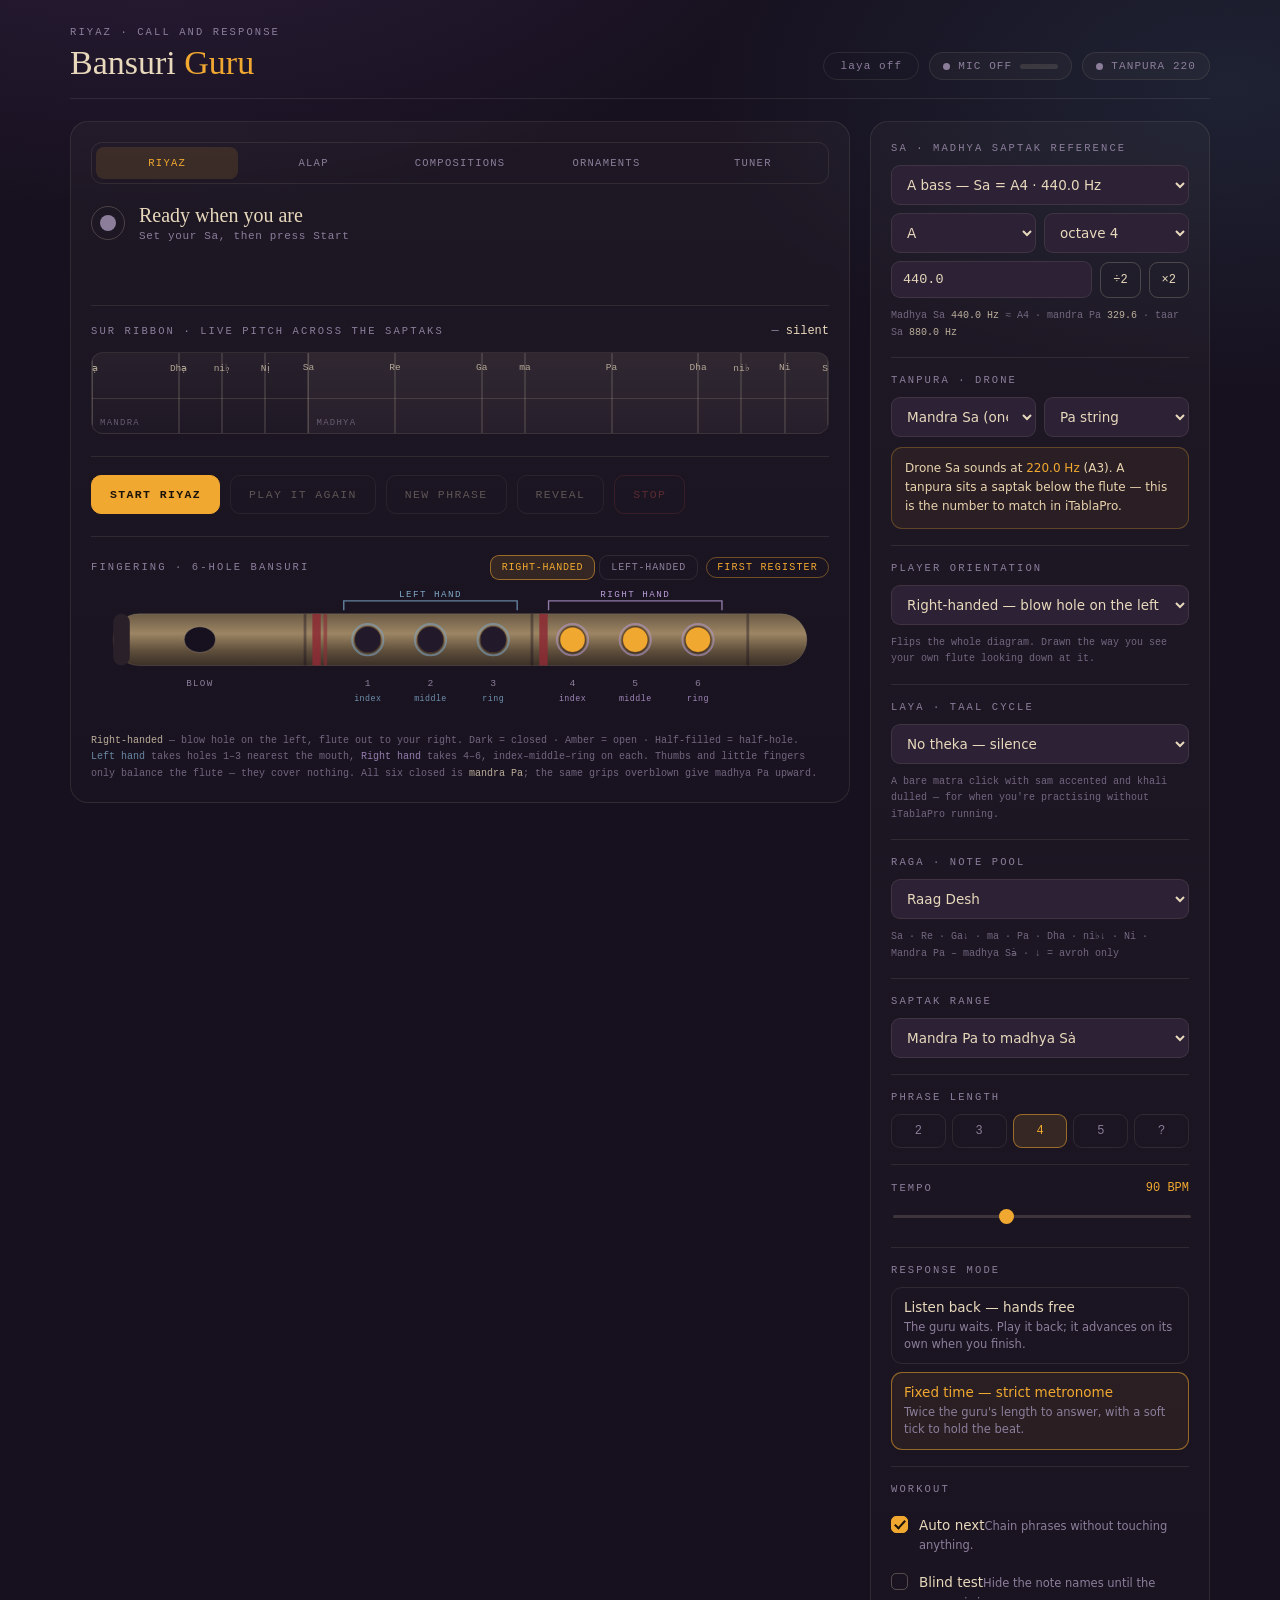
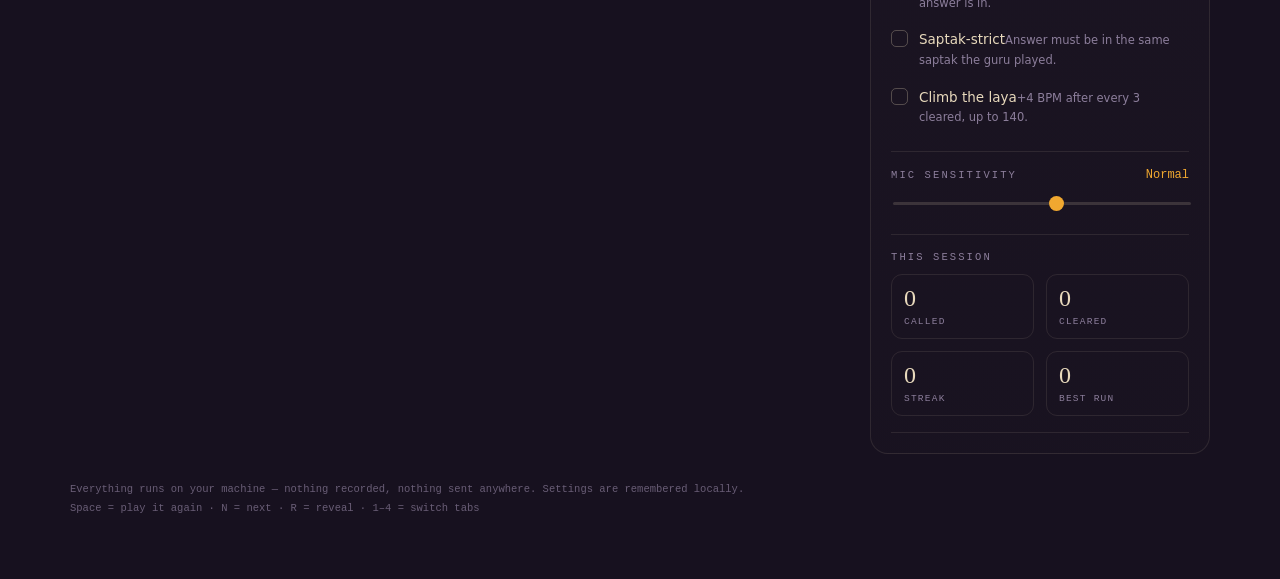
==== index.html @ 81cc6048 "Initial commit: Bansuri Riyaz app" ====
<!DOCTYPE html>
<html lang="en">
<head>
<meta charset="utf-8">
<meta name="viewport" content="width=device-width, initial-scale=1">
<title>Bansuri Riyaz — swara, bandish, alankar & sur</title>
<style>
:root{
  --ink:#17111F; --ink-2:#211829; --ink-3:#2C2135;
  --bamboo:#E8D9BC; --marigold:#F0A830; --jade:#4FBF9B;
  --madder:#E0574F; --muted:#8C7E9B; --line:rgba(232,217,188,.10);
  --display:Georgia,"Iowan Old Style","Palatino Linotype",Palatino,serif;
  --mono:ui-monospace,"SF Mono",SFMono-Regular,Menlo,Consolas,monospace;
  --body:system-ui,-apple-system,"Segoe UI",Roboto,sans-serif;
}
*{box-sizing:border-box}
html,body{margin:0;padding:0}
body{background:
    radial-gradient(1100px 620px at 12% -8%, #2E1F3C 0%, transparent 62%),
    radial-gradient(900px 520px at 96% 4%, #1E2233 0%, transparent 58%),
    var(--ink);
  color:var(--bamboo);font-family:var(--body);min-height:100vh;-webkit-font-smoothing:antialiased}
.shell{max-width:1180px;margin:0 auto;padding:26px 20px 60px}
.eyebrow{font-family:var(--mono);font-size:10.5px;letter-spacing:.20em;text-transform:uppercase;color:var(--muted)}

header.top{display:flex;justify-content:space-between;align-items:flex-end;gap:20px;flex-wrap:wrap;
  padding-bottom:18px;border-bottom:1px solid var(--line)}
header.top h1{font-family:var(--display);font-weight:400;font-size:34px;line-height:1;margin:8px 0 0}
header.top h1 em{font-style:normal;color:var(--marigold)}
.top-right{display:flex;align-items:center;gap:10px;flex-wrap:wrap}
.pill{display:inline-flex;align-items:center;gap:8px;border:1px solid var(--line);border-radius:999px;
  padding:7px 13px;background:rgba(232,217,188,.03);font-family:var(--mono);font-size:11px;
  letter-spacing:.10em;text-transform:uppercase;color:var(--muted);cursor:pointer;transition:.18s}
.pill:hover{border-color:rgba(240,168,48,.45);color:var(--bamboo)}
.pill.on{border-color:rgba(79,191,155,.55);color:var(--jade);background:rgba(79,191,155,.07)}
.pill .dot{width:7px;height:7px;border-radius:50%;background:var(--muted);flex:none}
.pill.on .dot{background:var(--jade);box-shadow:0 0 9px var(--jade)}
.pill.warn{border-color:rgba(224,87,79,.5);color:var(--madder)}
.pill.warn .dot{background:var(--madder)}
.level{width:38px;height:5px;border-radius:3px;background:rgba(232,217,188,.12);overflow:hidden;flex:none}
.level i{display:block;height:100%;width:0%;background:var(--jade);transition:width .07s linear}
.matra{font-family:var(--mono);font-size:11px;letter-spacing:.10em;color:var(--muted);
  border:1px solid var(--line);border-radius:999px;padding:7px 13px;min-width:96px;text-align:center}
.matra.sam{color:var(--marigold);border-color:rgba(240,168,48,.5)}
.matra.khali{color:var(--muted);opacity:.6}

.grid{display:grid;grid-template-columns:minmax(0,1fr) 340px;gap:20px;margin-top:22px;align-items:start}
@media (max-width:960px){.grid{grid-template-columns:1fr}}
.panel{background:linear-gradient(180deg,rgba(232,217,188,.035),rgba(232,217,188,.012));
  border:1px solid var(--line);border-radius:18px;padding:20px}

.tabs{display:flex;gap:4px;margin-bottom:20px;border:1px solid var(--line);border-radius:11px;padding:4px;flex-wrap:wrap}
.tabs button{flex:1 1 80px;font-family:var(--mono);font-size:10.5px;letter-spacing:.12em;text-transform:uppercase;
  background:transparent;border:0;color:var(--muted);padding:10px 6px;border-radius:8px;cursor:pointer;transition:.16s}
.tabs button:hover{color:var(--bamboo)}
.tabs button.sel{background:rgba(240,168,48,.13);color:var(--marigold)}
.view{display:none}.view.on{display:block}

.sw{position:relative;display:inline-block;padding:0 3px}
.sw .acc{font-size:.44em;vertical-align:super;opacity:.75}
.sw::before,.sw::after{content:"";position:absolute;left:50%;transform:translateX(-50%);
  width:.13em;height:.13em;border-radius:50%;background:currentColor;opacity:0}
.sw::before{top:-.06em}.sw::after{bottom:-.02em}
.sw.taar::before{opacity:.9}.sw.mandra::after{opacity:.9}

.phase{display:flex;align-items:center;gap:14px;margin-bottom:20px}
.breath{width:34px;height:34px;border-radius:50%;flex:none;border:1.5px solid rgba(232,217,188,.22);position:relative}
.breath::after{content:"";position:absolute;inset:8px;border-radius:50%;background:var(--muted);transition:background .25s}
.breath.listen{border-color:rgba(240,168,48,.5)}
.breath.listen::after{background:var(--marigold);animation:breathe 1.4s ease-in-out infinite}
.breath.turn{border-color:rgba(79,191,155,.5)}
.breath.turn::after{background:var(--jade);animation:breathe 2.4s ease-in-out infinite}
@keyframes breathe{0%,100%{transform:scale(.6);opacity:.55}50%{transform:scale(1.28);opacity:1}}
.phase-text{font-family:var(--display);font-size:20px;line-height:1.15}
.phase-sub{font-family:var(--mono);font-size:11px;color:var(--muted);letter-spacing:.06em;margin-top:3px}

.cards{display:flex;gap:10px;flex-wrap:wrap}
.card{flex:1 1 78px;min-width:70px;max-width:140px;border:1px solid var(--line);border-radius:14px;
  background:rgba(23,17,31,.55);padding:14px 8px 11px;text-align:center;position:relative;transition:.18s}
.card .nm{font-family:var(--display);font-size:27px;line-height:1.1}
.card .dv{font-size:12px;color:var(--muted);margin-top:5px}
.card .hz{font-family:var(--mono);font-size:9px;color:var(--muted);opacity:.6;margin-top:6px}
.card.playing{border-color:rgba(240,168,48,.65);background:rgba(240,168,48,.10);transform:translateY(-3px)}
.card.target{border-color:rgba(232,217,188,.35)}
.card.target::after{content:"";position:absolute;left:50%;bottom:-1px;transform:translateX(-50%);
  width:26px;height:2px;border-radius:2px;background:var(--bamboo)}
.card.hit{border-color:rgba(79,191,155,.7);background:rgba(79,191,155,.12);color:var(--jade)}
.card.hit .dv,.card.hit .hz{color:rgba(79,191,155,.75)}
.card.miss{animation:missflash .42s ease}
@keyframes missflash{0%,100%{border-color:var(--line);background:rgba(23,17,31,.55)}
  35%{border-color:rgba(224,87,79,.85);background:rgba(224,87,79,.16)}}

.window{height:3px;border-radius:3px;background:rgba(232,217,188,.10);margin:18px 0 4px;overflow:hidden}
.window i{display:block;height:100%;width:0%;background:var(--marigold)}
.window.hidden{visibility:hidden}

.sect{margin-top:22px;padding-top:18px;border-top:1px solid var(--line)}
.sect-head{display:flex;justify-content:space-between;align-items:baseline;margin-bottom:14px;gap:12px;flex-wrap:wrap}
.readout{font-family:var(--mono);font-size:12px;color:var(--muted)}
.readout b{color:var(--bamboo);font-weight:500}
.readout.in b{color:var(--jade)}
.ribbon{position:relative;height:82px;border-radius:12px;
  background:linear-gradient(180deg,rgba(232,217,188,.06),rgba(232,217,188,.015));
  border:1px solid var(--line);overflow:hidden}
.ribbon .band{position:absolute;left:0;right:0;top:56%;height:1px;background:rgba(232,217,188,.14)}
.saptak-bg{position:absolute;top:0;bottom:0;background:rgba(232,217,188,.035);border-left:1px solid rgba(232,217,188,.10)}
.saptak-bg span{position:absolute;bottom:5px;left:7px;font-family:var(--mono);font-size:9px;
  letter-spacing:.14em;text-transform:uppercase;color:var(--muted);opacity:.65}
.tick{position:absolute;top:0;bottom:0;width:1px;background:rgba(232,217,188,.28);transform:translateX(-.5px)}
.tick.tgt{background:rgba(240,168,48,.7);width:2px}
.tick span{position:absolute;top:9px;left:50%;transform:translateX(-50%);font-family:var(--mono);
  font-size:9.5px;color:rgba(232,217,188,.72);white-space:nowrap}
.tick.tgt span{color:var(--marigold)}
.needle{position:absolute;top:28px;bottom:8px;width:2px;border-radius:2px;background:var(--marigold);
  box-shadow:0 0 14px rgba(240,168,48,.75);transform:translateX(-1px);opacity:0;transition:opacity .16s}
.needle.on{opacity:1}.needle.in{background:var(--jade);box-shadow:0 0 14px rgba(79,191,155,.8)}
.needle.out{opacity:.3}
.needle .cap{position:absolute;top:-10px;left:50%;transform:translateX(-50%);width:9px;height:9px;
  border-radius:50%;background:inherit;box-shadow:inherit}

.flute-head{display:flex;justify-content:space-between;align-items:baseline;gap:12px;margin-bottom:8px;flex-wrap:wrap}
.chip{font-family:var(--mono);font-size:10px;letter-spacing:.12em;text-transform:uppercase;
  border:1px solid rgba(240,168,48,.4);color:var(--marigold);border-radius:999px;padding:4px 10px}
svg.flute{width:100%;height:auto;display:block;margin-top:4px}
.note-small{font-family:var(--mono);font-size:10px;color:var(--muted);margin-top:10px;line-height:1.65;opacity:.78}
.note-small b{color:var(--bamboo);font-weight:500}

.transport{display:flex;gap:10px;flex-wrap:wrap;margin-top:22px;padding-top:18px;border-top:1px solid var(--line)}
button.btn{font-family:var(--mono);font-size:11.5px;letter-spacing:.12em;text-transform:uppercase;
  background:transparent;color:var(--bamboo);border:1px solid rgba(232,217,188,.22);border-radius:10px;
  padding:12px 18px;cursor:pointer;transition:.16s}
button.btn:hover:not(:disabled){border-color:rgba(240,168,48,.6);background:rgba(240,168,48,.08)}
button.btn:disabled{opacity:.32;cursor:not-allowed}
button.btn.primary{background:var(--marigold);border-color:var(--marigold);color:#1B1208;font-weight:600}
button.btn.primary:hover:not(:disabled){background:#FFB93F;border-color:#FFB93F}
button.btn.stop{border-color:rgba(224,87,79,.45);color:var(--madder)}
button.btn.small{padding:8px 12px;font-size:10.5px}
:focus-visible{outline:2px solid var(--marigold);outline-offset:2px}

.seg.handseg{width:auto;gap:4px}
.seg.handseg button{flex:none;padding:6px 11px;font-size:10px;letter-spacing:.08em;text-transform:uppercase}
/* pack + paste */
.packmeta{font-family:var(--mono);font-size:10px;color:var(--muted);line-height:1.7;margin:8px 0 2px}
.packmeta b{color:var(--marigold);font-weight:500}
textarea.notation{width:100%;min-height:130px;background:var(--ink-3);color:var(--bamboo);
  border:1px solid var(--line);border-radius:10px;padding:11px;font-family:var(--mono);
  font-size:12.5px;line-height:1.7;resize:vertical}
textarea.notation:focus{border-color:rgba(240,168,48,.5);outline:none}
.parsemsg{font-family:var(--mono);font-size:10.5px;margin-top:8px;line-height:1.6}
.parsemsg.ok{color:var(--jade)}.parsemsg.err{color:var(--madder)}
.avartan{display:grid;grid-template-columns:repeat(6,1fr);gap:5px;margin-bottom:5px}
.linegroup{border:1px solid var(--line);border-radius:11px;padding:7px;margin-bottom:7px;cursor:pointer;transition:.16s}
.linegroup:hover{border-color:rgba(232,217,188,.26)}
.linegroup.cur{border-color:rgba(240,168,48,.6);background:rgba(240,168,48,.07)}
.linegroup.done{border-color:rgba(79,191,155,.4)}
.linegroup .lg-i{font-family:var(--mono);font-size:9px;color:var(--muted);margin-bottom:5px;letter-spacing:.1em}
.subcell{font-size:.62em;opacity:.85}
/* raga profile */
.profile{display:grid;grid-template-columns:repeat(auto-fit,minmax(112px,1fr));gap:1px;
  background:var(--line);border:1px solid var(--line);border-radius:12px;overflow:hidden;margin-bottom:4px}
.profile div{background:var(--ink-2);padding:11px 12px}
.profile b{display:block;font-family:var(--display);font-size:19px;font-weight:400;line-height:1.15}
.profile span{font-family:var(--mono);font-size:9px;letter-spacing:.13em;text-transform:uppercase;
  color:var(--muted);display:block;margin-top:6px}

/* badhat stages */
.stages{display:flex;gap:5px}
.stages button{flex:1;font-family:var(--mono);font-size:10px;letter-spacing:.06em;padding:11px 4px;
  background:transparent;color:var(--muted);border:1px solid var(--line);border-radius:9px;cursor:pointer;transition:.16s}
.stages button:hover{color:var(--bamboo)}
.stages button.sel{background:rgba(240,168,48,.13);border-color:rgba(240,168,48,.55);color:var(--marigold)}
.stages button.done{border-color:rgba(79,191,155,.4);color:var(--jade)}
.nyasbar{display:flex;align-items:center;gap:11px;border:1px solid rgba(79,191,155,.35);
  background:rgba(79,191,155,.06);border-radius:10px;padding:9px 12px;margin-top:10px}
.nyasbar.hidden{display:none}
.nyasbar span{font-family:var(--mono);font-size:10px;letter-spacing:.14em;text-transform:uppercase;color:var(--jade);flex:none}
.nyasbar i{display:block;height:4px;border-radius:3px;background:var(--jade);width:0%;flex:1;max-width:0;transition:max-width .08s linear}

/* taal grid */
.gatgrid{display:flex;flex-direction:column;gap:6px;margin-top:6px}
.vibhag{display:grid;gap:5px;border:1px solid var(--line);border-radius:11px;padding:7px;transition:.16s;cursor:pointer}
.vibhag:hover{border-color:rgba(232,217,188,.26)}
.vibhag.cur{border-color:rgba(240,168,48,.6);background:rgba(240,168,48,.07)}
.vibhag.done{border-color:rgba(79,191,155,.4)}
.matracell{text-align:center;padding:8px 2px;border-radius:8px;background:rgba(23,17,31,.45)}
.matracell .mn{font-family:var(--display);font-size:17px;line-height:1.1;min-height:19px}
.matracell .mi{font-family:var(--mono);font-size:8.5px;color:var(--muted);opacity:.6;margin-top:4px}
.matracell.sam{background:rgba(240,168,48,.14)}
.matracell.sam .mi{color:var(--marigold);opacity:1}
.matracell.khali{opacity:.55}
.matracell.hold .mn{color:var(--muted);opacity:.5}
.gatlabel{font-family:var(--mono);font-size:9.5px;letter-spacing:.14em;text-transform:uppercase;
  color:var(--muted);margin:10px 0 2px}

.lines{display:flex;flex-direction:column;gap:7px;max-height:280px;overflow-y:auto;margin-top:4px}
.lineRow{display:flex;align-items:center;gap:11px;border:1px solid var(--line);border-radius:10px;
  padding:9px 11px;transition:.16s;cursor:pointer}
.lineRow:hover{border-color:rgba(232,217,188,.26)}
.lineRow.cur{border-color:rgba(240,168,48,.6);background:rgba(240,168,48,.08)}
.lineRow.done{border-color:rgba(79,191,155,.4)}
.lineRow .idx{font-family:var(--mono);font-size:10px;color:var(--muted);width:20px;flex:none}
.lineRow .sw-line{font-family:var(--display);font-size:17px;line-height:1.5;flex:1}
.lineRow.done .sw-line{color:var(--jade)}
.lineRow .tickmark{color:var(--jade);font-size:13px}

/* ornaments */
.gesture-grid{display:grid;grid-template-columns:repeat(auto-fit,minmax(148px,1fr));gap:8px}
.gcard{border:1px solid var(--line);border-radius:12px;padding:12px;cursor:pointer;transition:.16s;text-align:left;
  background:transparent;color:inherit;font-family:inherit}
.gcard:hover{border-color:rgba(232,217,188,.28)}
.gcard.sel{border-color:rgba(240,168,48,.6);background:rgba(240,168,48,.08)}
.gcard .gn{font-family:var(--display);font-size:18px}
.gcard.sel .gn{color:var(--marigold)}
.gcard .gd{font-size:11.5px;color:var(--muted);margin-top:5px;line-height:1.45}
canvas#trace{width:100%;height:190px;display:block;border:1px solid var(--line);border-radius:12px;
  background:rgba(23,17,31,.4)}
.scorebar{display:flex;align-items:baseline;gap:14px;margin-top:14px;flex-wrap:wrap}
.scorebig{font-family:var(--display);font-size:42px;line-height:1;color:var(--muted)}
.scorebig.good{color:var(--jade)}.scorebig.mid{color:var(--marigold)}.scorebig.bad{color:var(--madder)}
.scoretext{font-size:13px;color:var(--muted);line-height:1.5;flex:1;min-width:180px}
.legend{display:flex;gap:16px;margin-top:9px;font-family:var(--mono);font-size:10px;color:var(--muted)}
.legend i{display:inline-block;width:14px;height:2px;vertical-align:middle;margin-right:5px}

/* tuner */
.tuner-read{text-align:center;padding:10px 0 4px}
.tuner-sw{font-family:var(--display);font-size:72px;line-height:1;color:var(--muted);transition:color .2s}
.tuner-sw.in{color:var(--jade)}
.tuner-sap{font-family:var(--mono);font-size:11px;letter-spacing:.20em;text-transform:uppercase;color:var(--muted);margin-top:12px}
.tuner-hz{font-family:var(--mono);font-size:13px;color:var(--bamboo);margin-top:9px}
.tuner-hz span{color:var(--muted)}
.meter{position:relative;height:64px;margin:18px 0 6px;border:1px solid var(--line);border-radius:12px;
  background:linear-gradient(90deg,rgba(224,87,79,.10),rgba(232,217,188,.02) 35%,rgba(79,191,155,.10) 50%,
  rgba(232,217,188,.02) 65%,rgba(224,87,79,.10));overflow:hidden}
.meter .zero{position:absolute;left:50%;top:0;bottom:0;width:2px;background:rgba(79,191,155,.55);transform:translateX(-1px)}
.meter .mtick{position:absolute;top:0;height:12px;width:1px;background:rgba(232,217,188,.25)}
.meter .mlab{position:absolute;bottom:6px;transform:translateX(-50%);font-family:var(--mono);font-size:9.5px;color:var(--muted)}
.meter .mneedle{position:absolute;top:8px;bottom:22px;width:3px;border-radius:3px;background:var(--marigold);
  box-shadow:0 0 16px rgba(240,168,48,.8);transform:translateX(-1.5px);opacity:0;transition:left .09s linear,opacity .16s}
.meter .mneedle.on{opacity:1}
.meter .mneedle.in{background:var(--jade);box-shadow:0 0 16px rgba(79,191,155,.85)}
.cents{font-family:var(--mono);font-size:24px;text-align:center;color:var(--muted)}
.cents.in{color:var(--jade)}
.dirn{font-family:var(--mono);font-size:10.5px;letter-spacing:.16em;text-transform:uppercase;text-align:center;
  color:var(--muted);margin-top:7px;min-height:14px}
table.scan{width:100%;border-collapse:collapse;margin-top:10px;font-size:12.5px}
table.scan th{font-family:var(--mono);font-size:9.5px;letter-spacing:.12em;text-transform:uppercase;color:var(--muted);
  text-align:left;font-weight:400;padding:7px 8px;border-bottom:1px solid var(--line)}
table.scan td{padding:8px;border-bottom:1px solid rgba(232,217,188,.05)}
table.scan td.n{font-family:var(--display);font-size:17px}
table.scan td.f,table.scan td.c,table.scan td.s{font-family:var(--mono);font-size:11.5px;color:var(--muted)}
table.scan td.c.good{color:var(--jade)}table.scan td.c.warn{color:var(--marigold)}table.scan td.c.bad{color:var(--madder)}
tr.live{background:rgba(240,168,48,.08)}

.ctrl-group{padding:16px 0;border-bottom:1px solid var(--line)}
.ctrl-group.hidden{display:none}
.ctrl-group:first-of-type{padding-top:0}
.ctrl-group > .eyebrow{display:block;margin-bottom:11px}
select,input[type=number]{width:100%;background:var(--ink-3);color:var(--bamboo);border:1px solid var(--line);
  border-radius:9px;padding:10px 11px;font-size:13.5px;font-family:inherit;cursor:pointer}
input[type=number]{font-family:var(--mono);cursor:text}
select:hover{border-color:rgba(240,168,48,.4)}
.row2{display:grid;grid-template-columns:1fr 1fr;gap:8px}
.row-oct{display:flex;gap:8px;align-items:center;margin-top:8px}
.row-oct .hzbox{flex:1}
.octbtn{font-family:var(--mono);font-size:12px;padding:10px 12px;background:transparent;color:var(--bamboo);
  border:1px solid rgba(232,217,188,.22);border-radius:9px;cursor:pointer;white-space:nowrap}
.octbtn:hover{border-color:rgba(240,168,48,.6);background:rgba(240,168,48,.08)}
.seg{display:flex;gap:6px}
.seg button{flex:1;font-family:var(--mono);font-size:12px;padding:9px 0;cursor:pointer;background:transparent;
  color:var(--muted);border:1px solid var(--line);border-radius:9px;transition:.16s}
.seg button:hover{color:var(--bamboo)}
.seg button.sel{background:rgba(240,168,48,.12);border-color:rgba(240,168,48,.55);color:var(--marigold)}
.range-row{display:flex;justify-content:space-between;align-items:baseline;margin-bottom:8px}
.range-val{font-family:var(--mono);font-size:12px;color:var(--marigold)}
input[type=range]{-webkit-appearance:none;appearance:none;background:transparent;height:22px;width:100%}
input[type=range]::-webkit-slider-runnable-track{height:3px;border-radius:3px;background:rgba(232,217,188,.16)}
input[type=range]::-webkit-slider-thumb{-webkit-appearance:none;width:15px;height:15px;border-radius:50%;
  background:var(--marigold);margin-top:-6px;cursor:pointer;border:0}
input[type=range]::-moz-range-track{height:3px;border-radius:3px;background:rgba(232,217,188,.16)}
input[type=range]::-moz-range-thumb{width:15px;height:15px;border:0;border-radius:50%;background:var(--marigold);cursor:pointer}
.toggle{display:flex;align-items:flex-start;gap:11px;padding:9px 0;cursor:pointer;user-select:none}
.toggle input{position:absolute;opacity:0;width:0;height:0}
.box{width:17px;height:17px;border-radius:5px;border:1px solid rgba(232,217,188,.28);flex:none;margin-top:1px;position:relative;transition:.16s}
.toggle input:checked + .box{background:var(--marigold);border-color:var(--marigold)}
.toggle input:checked + .box::after{content:"";position:absolute;left:5px;top:1.5px;width:4px;height:9px;
  border:solid #1B1208;border-width:0 2px 2px 0;transform:rotate(42deg)}
.toggle input:focus-visible + .box{outline:2px solid var(--marigold);outline-offset:2px}
.toggle .tl{font-size:13.5px;line-height:1.3}
.toggle .td{font-size:11.5px;color:var(--muted);margin-top:3px;line-height:1.45}
.modes{display:flex;flex-direction:column;gap:8px}
.mode{border:1px solid var(--line);border-radius:11px;padding:11px 12px;cursor:pointer;transition:.16s}
.mode.sel{border-color:rgba(240,168,48,.55);background:rgba(240,168,48,.07)}
.mode input{position:absolute;opacity:0;width:0;height:0}
.mode .mt{font-size:13.5px}.mode.sel .mt{color:var(--marigold)}
.mode .md{font-size:11.5px;color:var(--muted);margin-top:4px;line-height:1.45}
.stats{display:grid;grid-template-columns:1fr 1fr;gap:12px}
.stat{border:1px solid var(--line);border-radius:11px;padding:11px 12px}
.stat b{display:block;font-family:var(--display);font-size:24px;font-weight:400;line-height:1}
.stat span{font-family:var(--mono);font-size:9.5px;letter-spacing:.13em;text-transform:uppercase;color:var(--muted);display:block;margin-top:6px}
.hint{margin-top:14px;border:1px solid rgba(224,87,79,.35);background:rgba(224,87,79,.07);border-radius:11px;
  padding:11px 13px;font-size:12px;line-height:1.55;color:#F0B9B5}
.hint.hidden{display:none}
.hint b{color:var(--madder)}
.info{border:1px solid rgba(240,168,48,.28);background:rgba(240,168,48,.06);border-radius:11px;
  padding:11px 13px;font-size:12px;line-height:1.6;margin-top:10px;color:#E9D3AE}
.info b{color:var(--marigold);font-weight:500}
.info code{font-family:var(--mono);font-size:11px}
footer{margin-top:26px;font-family:var(--mono);font-size:10.5px;color:var(--muted);line-height:1.8;opacity:.7}
@media (prefers-reduced-motion:reduce){*{animation:none!important;transition-duration:.01ms!important}}
</style>
</head>
<body>
<div class="shell">

  <header class="top">
    <div>
      <div class="eyebrow">Riyaz · call and response</div>
      <h1>Bansuri <em>Guru</em></h1>
    </div>
    <div class="top-right">
      <div class="matra" id="matraChip">laya off</div>
      <button class="pill" id="micPill" type="button">
        <span class="dot"></span><span id="micLabel">Mic off</span>
        <span class="level"><i id="levelBar"></i></span>
      </button>
      <button class="pill" id="dronePill" type="button"><span class="dot"></span><span id="droneLabel">Tanpura</span></button>
    </div>
  </header>

  <div class="grid">
    <section class="panel">
      <div class="tabs" id="tabs">
        <button type="button" data-view="riyaz" class="sel">Riyaz</button>
        <button type="button" data-view="alap">Alap</button>
        <button type="button" data-view="comp">Compositions</button>
        <button type="button" data-view="orn">Ornaments</button>
        <button type="button" data-view="tuner">Tuner</button>
      </div>

      <!-- shared phase + cards -->
      <div id="playArea">
        <div class="phase">
          <div class="breath" id="breath"></div>
          <div>
            <div class="phase-text" id="phaseText">Ready when you are</div>
            <div class="phase-sub" id="phaseSub">Set your Sa, then press Start</div>
          </div>
        </div>
        <div class="cards" id="cards"></div>
        <div class="window hidden" id="window"><i id="windowBar"></i></div>
      </div>

      <!-- ---------- RIYAZ ---------- -->
      <div class="view on" id="view-riyaz">
        <div class="sect">
          <div class="sect-head">
            <div class="eyebrow">Sur ribbon · live pitch across the saptaks</div>
            <div class="readout" id="readout">— <b>silent</b></div>
          </div>
          <div class="ribbon" id="ribbon"><div class="band"></div>
            <div class="needle" id="needle"><span class="cap"></span></div></div>
        </div>
        <div class="transport">
          <button class="btn primary" id="startBtn" type="button">Start riyaz</button>
          <button class="btn" id="repeatBtn" type="button" disabled>Play it again</button>
          <button class="btn" id="nextBtn" type="button" disabled>New phrase</button>
          <button class="btn" id="revealBtn" type="button" disabled>Reveal</button>
          <button class="btn stop" id="stopBtn" type="button" disabled>Stop</button>
        </div>
      </div>

      <!-- ---------- ALAP ---------- -->
      <div class="view" id="view-alap">
        <div class="profile" id="ragaProfile"></div>
        <div class="sect">
          <div class="sect-head">
            <div class="eyebrow">Badhat · how far the raga has opened</div>
            <div class="readout" id="stageRead">—</div>
          </div>
          <div class="stages" id="stageBar"></div>
          <div class="note-small" id="stageDesc"></div>
        </div>
        <div class="sect">
          <div class="sect-head">
            <div class="eyebrow">Sur ribbon · live pitch</div>
            <div class="readout" id="alapRead">— <b>silent</b></div>
          </div>
          <div class="nyasbar hidden" id="nyasBar">
            <span>hold the nyas</span><i id="nyasFill"></i>
          </div>
        </div>
        <div class="transport">
          <button class="btn primary" id="alapStart" type="button">Begin alap</button>
          <button class="btn" id="alapRepeat" type="button" disabled>Play it again</button>
          <button class="btn" id="alapNext" type="button" disabled>Next phrase</button>
          <button class="btn stop" id="alapStop" type="button" disabled>Stop</button>
        </div>
      </div>

      <!-- ---------- COMPOSITIONS ---------- -->
      <div class="view" id="view-comp">
        <div class="sect" style="margin-top:0;border-top:0;padding-top:0">
          <div class="row2">
            <select id="compKind" aria-label="Composition type">
              <option value="core">Aroh · Avroh · Pakad</option>
              <option value="pack">Bandish, alaap &amp; taan — Yaman pack</option>
              <option value="gat">Gat — sthayi &amp; antara</option>
              <option value="palta">Paltas — alankar</option>
              <option value="line">Practice lines</option>
              <option value="paste">Paste your own notation</option>
            </select>
            <select id="compPick" aria-label="Which composition"></select>
          </div>
          <div class="note-small" id="compDesc"></div>
          <div class="packmeta" id="packMeta"></div>
          <div id="pasteBox" style="display:none">
            <textarea class="notation" id="pasteText" spellcheck="false"
              placeholder="One line per phrase, cells separated by spaces or tabs.&#10;S .N .D N R R G > > R .N R&#10;M > > G M D P MG R S > >&#10;&#10;. before a swara = mandra   ' after = taar   > = hold   MG in one cell = two half-beats"></textarea>
            <div class="row2" style="margin-top:8px">
              <select id="pasteMatra">
                <option value="0">Free rhythm — no cycle</option>
                <option value="6" selected>Dadra — 6 matras</option>
                <option value="8">Keharwa — 8</option>
                <option value="10">Jhaptaal — 10</option>
                <option value="12">Ektaal — 12</option>
                <option value="16">Teentaal — 16</option>
              </select>
              <button class="btn small" id="pasteParse" type="button">Load notation</button>
            </div>
            <div class="parsemsg" id="pasteMsg"></div>
          </div>
          <div id="gatGrid"></div>
          <div class="lines" id="lineList"></div>
        </div>
        <label class="toggle" id="retSthayiWrap"><input type="checkbox" id="retSthayi"><span class="box"></span>
          <span><span class="tl">Return to the sthayi</span><span class="td">Play the primary sthayi after each alaap or taan, the way the lesson prescribes.</span></span></label>
        <label class="toggle"><input type="checkbox" id="playAlong"><span class="box"></span>
          <span><span class="tl">Play along</span><span class="td">The guru runs the lines on a loop without checking you — for learning a taan by ear first.</span></span></label>
        <div class="transport">
          <button class="btn primary" id="compStart" type="button">Start composition</button>
          <button class="btn" id="compRepeat" type="button" disabled>Play line again</button>
          <button class="btn" id="compSkip" type="button" disabled>Skip line</button>
          <button class="btn stop" id="compStop" type="button" disabled>Stop</button>
        </div>
      </div>

      <!-- ---------- ORNAMENTS ---------- -->
      <div class="view" id="view-orn">
        <div class="sect" style="margin-top:0;border-top:0;padding-top:0">
          <div class="gesture-grid" id="gestureGrid"></div>
        </div>
        <div class="sect">
          <div class="sect-head">
            <div class="eyebrow">Pitch trace · your line against the guru's</div>
            <div class="readout" id="ornRead">—</div>
          </div>
          <canvas id="trace"></canvas>
          <div class="legend">
            <span><i style="background:#F0A830"></i>guru</span>
            <span><i style="background:#4FBF9B"></i>you</span>
            <span><i style="background:rgba(232,217,188,.3)"></i>swara lines</span>
          </div>
          <div class="scorebar">
            <div class="scorebig" id="ornScore">—</div>
            <div class="scoretext" id="ornText">Pick an ornament and press Start. The guru plays it, you answer on the flute, and the trace shows both contours.</div>
          </div>
        </div>
        <div class="transport">
          <button class="btn primary" id="ornStart" type="button">Start</button>
          <button class="btn" id="ornRepeat" type="button" disabled>Play it again</button>
          <button class="btn" id="ornNext" type="button" disabled>New one</button>
          <button class="btn stop" id="ornStop" type="button" disabled>Stop</button>
        </div>
      </div>

      <!-- ---------- TUNER ---------- -->
      <div class="view" id="view-tuner">
        <div class="tuner-read">
          <div class="tuner-sw" id="tSw">—</div>
          <div class="tuner-sap" id="tSap">blow a steady note</div>
          <div class="tuner-hz" id="tHz">— Hz <span>· western —</span></div>
        </div>
        <div class="meter" id="meter"><div class="zero"></div><div class="mneedle" id="mNeedle"></div></div>
        <div class="cents" id="tCents">—</div>
        <div class="dirn" id="tDir"></div>
        <div class="sect">
          <div class="sect-head"><div class="eyebrow">Set Sa from your flute</div></div>
          <div class="note-small" style="margin-top:0">
            Blow a steady madhya Sa (top three holes closed), then capture it. Exact Hz keeps your flute's
            true pitch; nearest note snaps to concert pitch.
          </div>
          <div class="transport" style="margin-top:14px;padding-top:0;border:0">
            <button class="btn small" id="capExact" type="button" disabled>Set Sa = exact Hz</button>
            <button class="btn small" id="capNear" type="button" disabled>Set Sa = nearest note</button>
          </div>
        </div>
        <div class="sect">
          <div class="sect-head">
            <div class="eyebrow">Swara check · how each fingering sits</div>
            <button class="btn small" id="resetScan" type="button">Reset</button>
          </div>
          <div class="note-small" style="margin-top:0">
            Play up the raga slowly. Each swara collects your average deviation, so you can see which
            fingerings run flat or sharp on <b>your</b> flute.
          </div>
          <table class="scan"><thead><tr><th>Swara</th><th>Target</th><th>Your average</th><th>Held</th></tr></thead>
            <tbody id="scanBody"></tbody></table>
        </div>
      </div>

      <!-- shared fingering -->
      <div class="sect">
        <div class="flute-head">
          <div class="eyebrow">Fingering · 6-hole bansuri</div>
          <div style="display:flex;gap:8px;align-items:center;flex-wrap:wrap">
            <div class="seg handseg" id="handSeg">
              <button type="button" data-hand="right" class="sel">Right-handed</button>
              <button type="button" data-hand="left">Left-handed</button>
            </div>
            <div class="chip" id="regChip">First register</div>
          </div>
        </div>
        <svg class="flute" id="fluteSvg" viewBox="0 0 800 146" role="img"
             aria-label="Bansuri fingering diagram showing which hand covers which hole"></svg>
        <div class="note-small" id="fluteNote"></div>
      </div>
      <div class="hint hidden" id="hint"></div>
    </section>

    <!-- ================= CONTROLS ================= -->
    <aside class="panel">
      <div class="ctrl-group" data-tab="all">
        <span class="eyebrow">Sa · madhya saptak reference</span>
        <select id="presetSel">
          <optgroup label="Bansuri, standard sizes">
            <option value="523.25">C medium — Sa = C5 · 523.3 Hz</option>
            <option value="493.88">B medium — Sa = B4 · 493.9 Hz</option>
            <option value="466.16">A♯ / B♭ bass — Sa = A♯4 · 466.2 Hz</option>
            <option value="440.00" selected>A bass — Sa = A4 · 440.0 Hz</option>
            <option value="415.30">G♯ / A♭ bass — Sa = G♯4 · 415.3 Hz</option>
            <option value="392.00">G bass — Sa = G4 · 392.0 Hz</option>
            <option value="349.23">F bass — Sa = F4 · 349.2 Hz</option>
            <option value="329.63">E bass — Sa = E4 · 329.6 Hz</option>
          </optgroup>
          <optgroup label="Contrabass (36 in +)">
            <option value="261.63">C contrabass — Sa = C4 · 261.6 Hz</option>
            <option value="220.00">A contrabass — Sa = A3 · 220.0 Hz</option>
            <option value="196.00">G contrabass — Sa = G3 · 196.0 Hz</option>
            <option value="164.81">E contrabass — Sa = E3 · 164.8 Hz</option>
          </optgroup>
          <option value="custom">Custom — set it below</option>
        </select>
        <div class="row2" style="margin-top:8px">
          <select id="saNote" aria-label="Sa note"></select>
          <select id="saOct" aria-label="Sa octave"></select>
        </div>
        <div class="row-oct">
          <div class="hzbox"><input type="number" id="saHz" step="0.1" min="60" max="2000" value="440.0" aria-label="Sa in Hz"></div>
          <button class="octbtn" id="octDown" type="button">÷2</button>
          <button class="octbtn" id="octUp" type="button">×2</button>
        </div>
        <div class="note-small" id="saInfo"></div>
      </div>

      <div class="ctrl-group" data-tab="all">
        <span class="eyebrow">Tanpura · drone</span>
        <div class="row2">
          <select id="droneReg">
            <option value="-1" selected>Mandra Sa (one below)</option>
            <option value="-2">Ati-mandra Sa (two below)</option>
            <option value="0">Madhya Sa (same)</option>
          </select>
          <select id="dronePartner">
            <option value="7" selected>Pa string</option>
            <option value="5">ma string</option>
            <option value="11">Ni string</option>
            <option value="none">Sa only</option>
          </select>
        </div>
        <div class="info" id="droneInfo"></div>
      </div>

      <div class="ctrl-group" data-tab="all">
        <span class="eyebrow">Player orientation</span>
        <select id="holdSel">
          <option value="right" selected>Right-handed — blow hole on the left</option>
          <option value="left">Left-handed — blow hole on the right</option>
        </select>
        <div class="note-small">Flips the whole diagram. Drawn the way you see your own flute looking down at it.</div>
      </div>

      <div class="ctrl-group" data-tab="all">
        <span class="eyebrow">Laya · taal cycle</span>
        <select id="taalSel">
          <option value="none" selected>No theka — silence</option>
          <option value="teentaal">Teentaal · 16 matras</option>
          <option value="ektaal">Ektaal · 12</option>
          <option value="jhaptaal">Jhaptaal · 10</option>
          <option value="keharwa">Keharwa · 8</option>
          <option value="rupak">Rupak · 7</option>
          <option value="dadra">Dadra · 6</option>
        </select>
        <div class="note-small">A bare matra click with sam accented and khali dulled — for when you're
          practising without iTablaPro running.</div>
      </div>

      <div class="ctrl-group" data-tab="riyaz alap comp orn">
        <span class="eyebrow">Raga · note pool</span>
        <select id="ragaSel">
          <option value="desh">Raag Desh</option>
          <option value="yaman">Raag Yaman</option>
          <option value="hamsadhvani">Raag Hamsadhvani</option>
          <option value="durga">Raag Durga</option>
          <option value="all">All notes — free form</option>
        </select>
        <div class="note-small" id="ragaNotes"></div>
      </div>

      <div class="ctrl-group" data-tab="riyaz">
        <span class="eyebrow">Saptak range</span>
        <select id="rangeSel">
          <option value="madhya">Madhya only — Sa to Sȧ</option>
          <option value="mandra" selected>Mandra Pa to madhya Sȧ</option>
          <option value="taar">Madhya Sa to taar Ga</option>
          <option value="full">Full bansuri — mandra Pa to taar Ga</option>
        </select>
      </div>

      <div class="ctrl-group" data-tab="riyaz">
        <span class="eyebrow">Phrase length</span>
        <div class="seg" id="lenSeg">
          <button type="button" data-len="2">2</button>
          <button type="button" data-len="3">3</button>
          <button type="button" data-len="4" class="sel">4</button>
          <button type="button" data-len="5">5</button>
          <button type="button" data-len="rand" title="Random 2–5 each time">?</button>
        </div>
      </div>

      <div class="ctrl-group" data-tab="riyaz alap comp orn">
        <div class="range-row"><span class="eyebrow">Tempo</span><span class="range-val" id="bpmVal">90 BPM</span></div>
        <input type="range" id="bpm" min="60" max="140" step="1" value="90" aria-label="Tempo">
      </div>

      <div class="ctrl-group" data-tab="riyaz alap comp">
        <span class="eyebrow">Response mode</span>
        <div class="modes" id="modes">
          <label class="mode" data-mode="listen">
            <input type="radio" name="mode" value="listen">
            <div class="mt">Listen back — hands free</div>
            <div class="md">The guru waits. Play it back; it advances on its own when you finish.</div>
          </label>
          <label class="mode sel" data-mode="fixed">
            <input type="radio" name="mode" value="fixed" checked>
            <div class="mt">Fixed time — strict metronome</div>
            <div class="md">Twice the guru's length to answer, with a soft tick to hold the beat.</div>
          </label>
        </div>
      </div>

      <div class="ctrl-group" data-tab="riyaz alap comp">
        <span class="eyebrow">Workout</span>
        <label class="toggle"><input type="checkbox" id="autoNext" checked><span class="box"></span>
          <span><span class="tl">Auto next</span><span class="td">Chain phrases without touching anything.</span></span></label>
        <label class="toggle"><input type="checkbox" id="blind"><span class="box"></span>
          <span><span class="tl">Blind test</span><span class="td">Hide the note names until the answer is in.</span></span></label>
        <label class="toggle"><input type="checkbox" id="strictSaptak"><span class="box"></span>
          <span><span class="tl">Saptak-strict</span><span class="td">Answer must be in the same saptak the guru played.</span></span></label>
        <label class="toggle"><input type="checkbox" id="ladder"><span class="box"></span>
          <span><span class="tl">Climb the laya</span><span class="td">+4 BPM after every 3 cleared, up to 140.</span></span></label>
      </div>

      <div class="ctrl-group" data-tab="all">
        <div class="range-row"><span class="eyebrow">Mic sensitivity</span><span class="range-val" id="sensVal">Normal</span></div>
        <input type="range" id="sens" min="0" max="100" step="1" value="55" aria-label="Mic sensitivity">
      </div>

      <div class="ctrl-group" data-tab="all">
        <span class="eyebrow">This session</span>
        <div class="stats">
          <div class="stat"><b id="stPhrases">0</b><span>Called</span></div>
          <div class="stat"><b id="stCleared">0</b><span>Cleared</span></div>
          <div class="stat"><b id="stStreak">0</b><span>Streak</span></div>
          <div class="stat"><b id="stBest">0</b><span>Best run</span></div>
        </div>
      </div>
    </aside>
  </div>

  <footer>
    Everything runs on your machine — nothing recorded, nothing sent anywhere. Settings are remembered locally.<br>
    Space = play it again · N = next · R = reveal · 1–4 = switch tabs
  </footer>
</div>

<script>
"use strict";

/* ============================ 1. PITCH MODEL ============================ */
const PC = [
  {name:'Sa', dev:'सा', mark:''},  {name:'re', dev:'रे', mark:'♭'},
  {name:'Re', dev:'रे', mark:''},  {name:'ga', dev:'ग',  mark:'♭'},
  {name:'Ga', dev:'ग',  mark:''},  {name:'ma', dev:'म',  mark:''},
  {name:'Ma', dev:'म',  mark:'♯'}, {name:'Pa', dev:'प',  mark:''},
  {name:'dha',dev:'ध',  mark:'♭'}, {name:'Dha',dev:'ध',  mark:''},
  {name:'ni', dev:'नि', mark:'♭'}, {name:'Ni', dev:'नि', mark:''}
];
const WEST = ['C','C♯','D','D♯','E','F','F♯','G','G♯','A','A♯','B'];
const SAPTAK = {'-2':'Ati-mandra','-1':'Mandra','0':'Madhya','1':'Taar','2':'Ati-taar'};
const mod12 = s => ((s % 12) + 12) % 12;
const saptakOf = s => Math.floor(s / 12);
function swara(semi){
  const p = PC[mod12(semi)], k = saptakOf(semi);
  return {name:p.name, dev:p.dev, mark:p.mark, saptak:k, saptakName:SAPTAK[String(k)] || (k>0?'Ati-taar':'Ati-mandra')};
}
function swaraHTML(semi){
  const s = swara(semi);
  const cls = s.saptak > 0 ? ' taar' : s.saptak < 0 ? ' mandra' : '';
  return '<span class="sw'+cls+'">'+s.name+(s.mark?'<span class="acc">'+s.mark+'</span>':'')+'</span>';
}
function swaraText(semi){
  const s = swara(semi);
  return s.name + s.mark + (s.saptak > 0 ? '\u0307'.repeat(s.saptak)
        : s.saptak < 0 ? '\u0323'.repeat(-s.saptak) : '');
}

/* descOnly: notes a raga uses only while descending */
const RAGAS = {
  desh:        {label:'Desh',        pc:[0,2,4,5,7,9,10,11], descOnly:[4,10]},
  yaman:       {label:'Yaman',       pc:[0,2,4,6,7,9,11],    descOnly:[]},
  hamsadhvani: {label:'Hamsadhvani', pc:[0,2,4,7,11],        descOnly:[]},
  durga:       {label:'Durga',       pc:[0,2,5,7,9],         descOnly:[]},
  all:         {label:'All notes',   pc:[0,1,2,3,4,5,6,7,8,9,10,11], descOnly:[]}
};
const RANGES = {
  madhya:{lo:0,  hi:12, label:'Madhya Sa – Sȧ'},
  mandra:{lo:-5, hi:12, label:'Mandra Pa – madhya Sȧ'},
  taar:  {lo:0,  hi:16, label:'Madhya Sa – taar Ga'},
  full:  {lo:-5, hi:16, label:'Mandra Pa – taar Ga'}
};
/* Raga profile: thaat, vadi/samvadi, resting notes, time of day */
const PROFILE = {
  yaman:{thaat:'Kalyan', vadi:4, samvadi:11, jati:'Sampurna', time:'First prahar of night',
    nyas:[0,2,4,11], note:'Teevra Ma throughout; aroh leans on mandra Ni into Re.'},
  desh:{thaat:'Khamaj', vadi:2, samvadi:7, jati:'Audav–Sampurna', time:'Second prahar of night',
    nyas:[0,2,7], note:'Shuddha Ni climbs, komal ni descends; Ga only as a touch in avroh.'},
  hamsadhvani:{thaat:'Bilawal', vadi:7, samvadi:0, jati:'Audav–Audav', time:'Night',
    nyas:[0,2,7], note:'Carnatic in origin. No ma, no Dha — wide clean leaps.'},
  durga:{thaat:'Bilawal', vadi:5, samvadi:0, jati:'Audav–Audav', time:'Second prahar of night',
    nyas:[0,5,7], note:'No Ga, no Ni. The ma–Pa–Dha cluster carries the raga.'},
  all:{thaat:'—', vadi:0, samvadi:7, jati:'Chromatic', time:'Any',
    nyas:[0,7], note:'Not a raga — a drilling scale.'}
};
/* Badhat: how far the alap has opened up */
const STAGES = [
  {n:'Sthayi', lo:-5, hi:4,  d:'Settle around Sa. Mandra Pa up to Ga, resting often.'},
  {n:'to Pa',  lo:-5, hi:7,  d:'Open the middle. Pa becomes the new resting point.'},
  {n:'to Ni',  lo:-5, hi:11, d:'Upper madhya. Longer arcs, still returning to nyas.'},
  {n:'Taar Sa',lo:-3, hi:12, d:'Reach taar Sa and hold it — the emotional peak.'},
  {n:'Full',   lo:-5, hi:16, d:'The whole flute. Free movement across three saptaks.'}
];
/* Practice gats in Teentaal — written for this app, idiomatic rather than traditional.
   null = hold the previous swara for another matra. */
const GATS = {
  yaman:{
    sthayi:[4,6,4,2, -1,2,0,null, -1,2,4,6, 7,6,4,2],
    antara:[7,9,11,12, null,11,9,null, 11,12,14,12, 11,9,7,6]},
  desh:{
    sthayi:[2,5,7,null, 5,7,11,12, 10,9,7,5, 4,2,4,0],
    antara:[7,11,12,null, 12,14,17,14, 12,10,9,7, 5,4,2,0]},
  hamsadhvani:{
    sthayi:[4,2,0,null, -1,0,2,4, 7,4,2,0, 2,4,7,11],
    antara:[7,11,12,null, 14,12,11,7, 11,12,16,14, 12,11,7,4]},
  durga:{
    sthayi:[5,7,9,null, 7,5,2,0, 2,5,7,9, 7,5,2,0],
    antara:[7,9,12,null, 12,14,12,9, 12,9,7,5, 7,5,2,0]},
  all:{
    sthayi:[0,2,4,null, 5,7,9,11, 12,11,9,7, 5,4,2,0],
    antara:[7,9,11,12, null,14,16,14, 12,11,9,7, 5,4,2,0]}
};
const GRIP = [
  [1,1,1,0,0,0],[1,1,.5,0,0,0],[1,1,0,0,0,0],[1,.5,0,0,0,0],
  [1,0,0,0,0,0],[0,0,0,0,0,0],[0,0,0,0,0,1],[1,1,1,1,1,1],
  [1,1,1,1,1,.5],[1,1,1,1,1,0],[1,1,1,1,.5,0],[1,1,1,1,0,0]
];
const registerOf = s => s < 7 ? 1 : s < 19 ? 2 : 3;
const REG_LABEL = {1:'First register', 2:'Overblow · second register', 3:'Taar · third register'};
const CENT_TOL = 1200 * Math.log2(1.03);

/* ============================ 2. COMPOSITIONS ============================ */
/* Aroh / avroh / pakad, as semitones from madhya Sa */
const CORE = {
  yaman: {
    aroh:  [-1,2,4,6,9,11,12],
    avroh: [12,11,9,7,6,4,2,0],
    pakad: [[-1,2,4],[2,4],[7,6,4,2,0]],
    note:'Aroh skips Pa; teevra Ma throughout. Mandra Ni is the usual approach to Sa.'
  },
  desh: {
    aroh:  [-1,0,2,5,7,11,12],
    avroh: [12,10,9,7,5,4,2,4,0],
    pakad: [[2,5,7,11,12],[10,9,7],[5,4,2]],
    note:'Shuddha Ni climbs, komal ni descends. Shuddha Ga appears only as a touch in avroh.'
  },
  hamsadhvani: {
    aroh:  [0,2,4,7,11,12],
    avroh: [12,11,7,4,2,0],
    pakad: [[0,2,4,7],[11,7,4,2,0]],
    note:'Pentatonic — no ma, no Dha. Clean leaps make it excellent for breath control.'
  },
  durga: {
    aroh:  [0,2,5,7,9,12],
    avroh: [12,9,7,5,2,0],
    pakad: [[5,7,9,5],[7,9,5,2],[0]],
    note:'Pentatonic — no Ga, no Ni. The ma–Pa–Dha cluster is its signature.'
  },
  all: {
    aroh:  [0,1,2,3,4,5,6,7,8,9,10,11,12],
    avroh: [12,11,10,9,8,7,6,5,4,3,2,1,0],
    pakad: [[0,4,7,12],[12,7,4,0]],
    note:'Full chromatic — for interval drilling rather than raga work.'
  }
};
/* Palta patterns: index offsets against the raga scale */
const PALTAS = [
  {n:'Palta 1',  p:[0,1,2,3], d:'Four in a row — the foundation'},
  {n:'Palta 2',  p:[0,1,0],   d:'Step up, step back'},
  {n:'Palta 3',  p:[0,1,2,1], d:'Up three, fall one'},
  {n:'Palta 4',  p:[0,2,1,3], d:'Interlocked — trains skips'},
  {n:'Palta 5',  p:[0,3,2,1], d:'Leap then walk down'},
  {n:'Palta 6',  p:[0,2,4],   d:'Thirds — wide and open'},
  {n:'Palta 7',  p:[0,1,2,3,2,1], d:'Six-note arch'},
  {n:'Palta 8',  p:[0,2,1,0], d:'Turn around the root'}
];
/* Short practice lines built from each raga's characteristic movement */
const LINES = {
  yaman: [
    {n:'Chalan 1', l:[[-1,2,4,2],[0,2,4,6],[7,6,4,2],[0]]},
    {n:'Chalan 2', l:[[4,6,7,9],[11,9,7,6],[7,6,4,2],[4,2,0]]},
    {n:'Taar approach', l:[[7,9,11,12],[12,11,9,7],[9,7,6,4],[2,0]]}
  ],
  desh: [
    {n:'Chalan 1', l:[[0,2,5,7],[11,12],[10,9,7],[5,4,2,0]]},
    {n:'Chalan 2', l:[[2,5,7,5],[7,11,12],[10,9,7,5],[4,2,0]]},
    {n:'Mandra turn', l:[[-1,0,2,0],[-3,-1,0],[2,5,7],[5,4,2,0]]}
  ],
  hamsadhvani: [
    {n:'Chalan 1', l:[[0,2,4,7],[11,12],[11,7,4],[2,0]]},
    {n:'Leap drill', l:[[0,4,7,11],[12,7,4,0],[0,7,4,11],[12,0]]},
    {n:'Taar climb', l:[[4,7,11,12],[14,12,11,7],[4,2,0]]}
  ],
  durga: [
    {n:'Chalan 1', l:[[0,2,5,7],[9,12],[9,7,5],[2,0]]},
    {n:'ma-Pa-Dha', l:[[5,7,9,5],[7,9,12],[9,7,5,2],[0]]},
    {n:'Mandra turn', l:[[-5,-3,0],[2,5,7],[5,2,0],[-3,-5]]}
  ],
  all: [
    {n:'Chromatic walk', l:[[0,1,2,3],[4,5,6,7],[8,9,10,11],[12]]},
    {n:'Interval drill', l:[[0,4,0,7],[0,5,0,9],[0,3,0,8],[0,12]]}
  ]
};

/* ==================== 2b. SARGAM NOTATION PARSER ====================
   Letters resolve against the selected raga's own pitch classes, so "M" is
   teevra in Yaman and shuddha ma in Desh without any extra markup.
   Prefix dots = mandra, suffix apostrophes = taar, ">" holds the previous
   swara for another matra, several letters in one cell split that matra. */
const CAND = {s:[0,0], r:[1,2], g:[3,4], m:[5,6], p:[7,7], d:[8,9], n:[10,11]};
function letterToSemi(letter, dots, quotes){
  const key = letter.toLowerCase(), isLow = letter === key;
  const [lo, hi] = CAND[key];
  let pc = isLow ? lo : hi;
  const pcs = new Set(RAGAS[S.raga].pc);
  if (!pcs.has(pc)){ const alt = isLow ? hi : lo; if (pcs.has(alt)) pc = alt; }
  return pc + 12*(quotes - dots);
}
function parseNotationLine(line){
  const cells = String(line).trim().split(/[\t ]+/).filter(Boolean);
  const ev = [], grid = [];
  for (const cell of cells){
    if (/^[>—–-]+$/.test(cell)){
      if (ev.length) ev[ev.length-1].d += 1;
      grid.push({hold:true});
      continue;
    }
    const toks = [...cell.replace(/[,|]/g,'').matchAll(/(\.*)([SRGMPDNsrgmpdn])('*)/g)];
    if (!toks.length) continue;
    const each = 1/toks.length, notes = [];
    for (const t of toks){
      const semi = letterToSemi(t[2], t[1].length, t[3].length);
      ev.push({s:semi, d:each}); notes.push(semi);
    }
    grid.push({notes});
  }
  return {ev, grid};
}
function parseNotation(lines){
  return lines.map(l => parseNotationLine(l)).filter(x => x.ev.length);
}

/* Yaman teaching material — Sangeetapriya Academy of Music (Venugopal Hegde),
   published on bansuri.com. Dadra taal, 6 matras; each written line is two cycles. */
const YAMAN_PACK = {
  taal:'Dadra', matras:6,
  source:'Sangeetapriya Academy of Music (Shri Venugopal Hegde) · bansuri.com',
  alaap:[
    "S > > > .N .D S > > > >",
    ".N .D S .N > > .N .D .P > >",
    ".D .N R > > .N .D S > > >",
    "S .N .D .N R > > > >",
    ".N .D .N G R > > >",
    "M G R > > .N .D .N S > >",
    "G R .N R G > > >",
    "M G R > > >",
    "N R G G M > > P M G >",
    "R GM P > M GR S > > >",
    ".N R G > R G M > G M P",
    "N > D P > M GR > > >",
    "G R .N .D S > > > > > >"],
  sthayiA:["S .N .D N R R G > > R .N R", "M > > G M D P MG R S > >"],
  sthayiB:["G G R G M D P > > D N S'", "N D P D P M P MG R S > >"],
  antaraA:["P P P G M P M D N S' > >"],
  antaraB:["G' > > R'S' ND P R' > > S'N DP M", "N D P D P M P MG R S > >"],
  alaapSthayi1:[
    "G R S R .N R G > > > > >",
    "M M M P > > R G M G > >",
    "R G M P > > M G R S > >",
    ".D .N R .N R G R G P M > >",
    "M M G R .N R G G R .N .D .N",
    ".D .N R P M G R > S > > >",
    ".N .D .N G R G R .N R M G M",
    ".N R G R G M P > > > > >",
    "G M D P > > R G P M > >",
    ".N R M G > > P MG R S > >",
    "M G R S .N .D .NR GM P > > >",
    "R G R S .N .D .NR GM P > > >",
    "S' N D ND PM GM N D P DP MG RG",
    "D P M PM GR SR P M G MG RS .NS"],
  alaapSthayi2:[
    ".N R G MG RS .N.D .N R GM P > >",
    "R G M PM GR SR R G MD P > >",
    "P P P M G M N D P MG RS .NS",
    "R G M P M P G M N D > >",
    "G M P M G M G M P D > >",
    "D P M GM GM P P M G RG RG M",
    "P > M G > R S > .N R > S",
    "P MG R G M P M D S' N > >",
    "ND PM GR G M P G M D N > >",
    "N G' R' S' N D S' N S' N DP M",
    "N D N D PM G P M P M GR S"],
  alaapAntara:[
    "S' N D ND PM GM R GM D N > >",
    "N S' N DP MG RS R GM D N > >",
    "N > S' N DP M GM D N S' > >",
    "G > M D > N S' > > > > >",
    "DP M G M D N DP M G M D N",
    "S' > > N D N R' > > > > >",
    "N S' D N M D R' > > > > >",
    "R' G' R' N D N D N R' S' > >",
    "D N R' S' N D N R' R' G' > >",
    "M' G' R' S' N D M D N R' > >",
    "N D P M G R GM DN S' > > >"],
  taanSthayi1:[
    "S.N RS .N.D .N R G .NG RS .N.D .N R G",
    "RM GR S.N .D .N R .NR S.N .D.P .D .N S",
    "S S S .N.D .NR GR S S S .NR GM GR",
    "G G G PM GR .NR G G G ND PM GR",
    "S .N.D .NR G RS .N.D N DP MG P MG RS",
    ".NR GM GR PM GR S.N .D.N R R G > >",
    "RG RG MP .NR .NR GM .D.N .D.N RG P M G",
    "P MG RG DP MG RS M GR .NR PM GR S.N",
    ".DN R R .NR G G RG MD PM GR S.N S",
    ".D.N .D.N RG .NR .NR GM PM GR .NR MG RS .NS",
    ".NR .NR GM RG RG MP DP MG RG PM GR SS",
    "S.N .D.N RG MG RS .N.D ND PM GR DP MG RS"],
  taanSthayi2:[
    "S .N.D .NR GR S.N .D.N R > > MG RS .NS",
    "S .N.D .NR GR S.N .D.N R > > PM GR S",
    "PM GR S .N.D .NG RG ND PM G RN RM GM",
    "S'N DP M GM GP MP DP MG R S.N RS .NS",
    "PM GR S.N R GM D P > > RG MG MP",
    "DP MG RS .N RG MD P > > .NR GM P",
    "S'N DP MG ND PM GR DP MG RS P MG RS",
    "SS .N.D .NR MG RS .NS PP MG RG DP MG RS",
    ".D.N RG MP NR GM DN RG MD NS' ND PM GR",
    "NN DP MG DD PM GR PP MG RG MM GR SS",
    ".NG RS .N.D .NR GM P RG MD NS' N > >",
    "RG P,M GR, GM D,P MG, MD N,D PM, RG MD NS'",
    "N > > RG M,G MD, MD N,G' R'S' N > >",
    "NS' N DP DN D PM RP M GR MG RS .NS"],
  taanAntara:[
    "PM GR MG MG RS .N.D RG MD N D > >",
    "GM DN S' N > > MD NR' G'R' S' > >",
    "NR GM D RG MD NR' S' > > > > >",
    "MD NR' G'R' S'N DN R' S' > > ND PM GR",
    ".NR GM DN R' > > S'N DN R'G' R' > >",
    "G'R' S'N DP MG RS .N.D .NR GM DN S' > >",
    "PM MG RS ND DP MG S'N ND PM RG MD NR'",
    "S' > > NG' G'R' S'N DN R'G' R' R'M' M'G' R'S'",
    "NR' G'M' G' NR' G'R' S'N DP MG RG MD NR' S'"]
};
/* section list: [label, key, free?, returnable?] */
const PACK_SECTIONS = [
  {n:'Alaap — before the taal', k:'alaap', free:true,
   d:'Unmetered. Open in the mandra saptak and let the swaras arrive one at a time.'},
  {n:'Bandish — sthayi, primary', k:'sthayiA',
   d:'The mukhda. Everything else returns here.'},
  {n:'Bandish — sthayi, secondary', k:'sthayiB', d:'The second half of the sthayi.'},
  {n:'Bandish — antara, primary', k:'antaraA', d:'Climbs to taar Sa.'},
  {n:'Bandish — antara, secondary', k:'antaraB', d:'Peaks on taar Ga and falls back to the sthayi.'},
  {n:'Bandish — full performance order', k:'full',
   d:'Sthayi primary ×2, secondary ×1, primary ×1 · antara primary ×2, secondary ×1, sthayi primary ×1.'},
  {n:'Alaap in sthayi I', k:'alaapSthayi1', ret:true, d:'Improvisation in the mandra and madhya saptaks.'},
  {n:'Alaap in sthayi II', k:'alaapSthayi2', ret:true, d:'Denser movement, more half-matra pairs.'},
  {n:'Alaap in antara', k:'alaapAntara', ret:true, d:'Madhya and taar saptaks. Follow with the antara.'},
  {n:'Taan in sthayi I', k:'taanSthayi1', ret:true, d:'Fast runs, mostly two swaras to the matra.'},
  {n:'Taan in sthayi II', k:'taanSthayi2', ret:true, d:'Continued — wider leaps and taar entries.'},
  {n:'Taan in antara', k:'taanAntara', ret:true, d:'Fast runs through the upper saptaks.'}
];

const GESTURES = [
  {id:'meend',   n:'Meend',   d:'A smooth glide from one swara to another — no re-articulation.'},
  {id:'kan',     n:'Kan swar',d:'A grace note brushed on the way into the main swara.'},
  {id:'andolan', n:'Andolan', d:'A slow, narrow sway around one swara.'},
  {id:'gamak',   n:'Gamak',   d:'A heavy oscillation swinging a full swara wide.'},
  {id:'murki',   n:'Murki',   d:'A quick cluster turning around the main note.'},
  {id:'sustain', n:'Sustain', d:'Hold one swara dead steady — breath and embouchure control.'},
  {id:'mix',     n:'Mixed',   d:'A random ornament each round.'}
];

/* ============================ 4. STATE ============================ */
const S = {
  sa:440, raga:'desh', range:'mandra', len:4, bpm:90, mode:'fixed',
  autoNext:true, blind:false, strict:false, ladder:false, rmsGate:.012,
  droneReg:-1, dronePartner:7, taal:'none',
  view:'riyaz',
  kind:'riyaz',            /* riyaz | comp | orn */
  phase:'idle', running:false,
  phrase:[], durs:[], glides:[], playDur:0, hits:[], cursor:0, revealed:true,
  alap:{stage:0, cleared:0, auto:true, nyasStart:0, nyasNeed:1000, holding:false},
  paste:{text:'', matras:6, parsed:[]},
  retSthayi:false, playAlong:false, stableNeed:3, leftHold:false, curSemi:0,
  comp:{kind:'core', pick:0, lines:[], idx:0, done:[]},
  orn:{sel:'meend', spec:null, samples:[], t0:0, lastSound:0, capturing:false},
  stats:{phrases:0, cleared:0, streak:0, best:0, sinceBump:0},
  ctx:null, master:null, drone:null, droneOn:false,
  stream:null, analyser:null, buf:null, micOn:false,
  stableNote:null, stableCount:0, lastMissFlash:0, lastHz:0,
  scan:{}, timeouts:[], raf:null, windowStart:0, windowEnd:0,
  taalTimer:null, taalNext:0, taalIdx:0
};
const $ = id => document.getElementById(id);
const clamp = (v,a,b) => Math.max(a, Math.min(b, v));
const freqOf = semi => S.sa * Math.pow(2, semi/12);
const centsFreq = c => S.sa * Math.pow(2, c/1200);
const range = () => RANGES[S.range];

function poolSemis(){
  const {lo,hi} = range(), pcs = new Set(RAGAS[S.raga].pc), out = [];
  for (let s=lo; s<=hi; s++) if (pcs.has(mod12(s))) out.push(s);
  return out;
}
/* madhya-octave scale used for paltas */
function scaleSemis(){
  const pcs = RAGAS[S.raga].pc.slice().sort((a,b)=>a-b);
  return pcs.concat([12]);
}

/* ============================ 5. AUDIO ============================ */
function audio(){
  if (!S.ctx){
    const AC = window.AudioContext || window.webkitAudioContext;
    S.ctx = new AC();
    S.master = S.ctx.createGain(); S.master.gain.value = .9;
    S.master.connect(S.ctx.destination);
  }
  if (S.ctx.state === 'suspended') S.ctx.resume();
  return S.ctx;
}
function voice(t, dur, freqAt, prevFreq, glide){
  /* freqAt: either a number, or {curve:Float32Array} */
  const ctx = audio(), end = t + dur;
  const nominal = typeof freqAt === 'number' ? freqAt : freqAt.nominal;
  const lp = ctx.createBiquadFilter();
  lp.type='lowpass'; lp.frequency.value = clamp(nominal*3.5, 800, 6000); lp.Q.value = .7;
  const amp = ctx.createGain();
  amp.gain.setValueAtTime(.0001, t);
  amp.gain.exponentialRampToValueAtTime(.30, t + .045);
  amp.gain.setValueAtTime(.30, Math.max(t + .046, end - .09));
  amp.gain.exponentialRampToValueAtTime(.0001, end);
  lp.connect(amp); amp.connect(S.master);

  const o1 = ctx.createOscillator(); o1.type='sine';
  const o2 = ctx.createOscillator(); o2.type='sine';
  const g2 = ctx.createGain(); g2.gain.value = .14;
  if (typeof freqAt === 'number'){
    if (prevFreq > 0){
      const gl = glide || .04;
      o1.frequency.setValueAtTime(prevFreq, t);
      o1.frequency.exponentialRampToValueAtTime(freqAt, t + gl);
      o2.frequency.setValueAtTime(prevFreq*3, t);
      o2.frequency.exponentialRampToValueAtTime(freqAt*3, t + gl);
    } else { o1.frequency.setValueAtTime(freqAt, t); o2.frequency.setValueAtTime(freqAt*3, t); }
  } else {
    o1.frequency.setValueCurveAtTime(freqAt.curve, t, dur);
    o2.frequency.setValueCurveAtTime(freqAt.curve3, t, dur);
  }
  o1.connect(lp); o2.connect(g2); g2.connect(lp);
  o1.start(t); o2.start(t); o1.stop(end + .05); o2.stop(end + .05);

  const n = ctx.createBufferSource();
  const len = Math.floor(ctx.sampleRate * .09);
  const b = ctx.createBuffer(1, len, ctx.sampleRate), d = b.getChannelData(0);
  for (let i=0;i<len;i++) d[i] = (Math.random()*2-1)*(1 - i/len);
  n.buffer = b;
  const bp = ctx.createBiquadFilter();
  bp.type='bandpass'; bp.frequency.value = clamp(nominal*2, 400, 4000); bp.Q.value=.9;
  const ng = ctx.createGain();
  ng.gain.setValueAtTime(.10, t); ng.gain.exponentialRampToValueAtTime(.0001, t + .09);
  n.connect(bp); bp.connect(ng); ng.connect(S.master);
  n.start(t); n.stop(t + .1);
}
const playNote = (f,t,d,prev,gl) => voice(t, d, f, prev, gl);

function playContour(points, t, dur){
  /* points: [{t:0..1, cents}] -> frequency curve */
  const N = clamp(Math.round(dur*250), 32, 3000);
  const c1 = new Float32Array(N), c3 = new Float32Array(N);
  for (let i=0;i<N;i++){
    const x = i/(N-1);
    const f = centsFreq(interpCents(points, x));
    c1[i] = f; c3[i] = f*3;
  }
  voice(t, dur, {curve:c1, curve3:c3, nominal:c1[Math.floor(N/2)]}, 0);
}
function interpCents(points, x){
  if (x <= points[0].t) return points[0].cents;
  for (let i=1;i<points.length;i++){
    if (x <= points[i].t){
      const a = points[i-1], b = points[i];
      const k = b.t === a.t ? 0 : (x - a.t)/(b.t - a.t);
      return a.cents + (b.cents - a.cents)*k;
    }
  }
  return points[points.length-1].cents;
}
function click(at, kind){
  const ctx = audio();
  const spec = {sam:[1650,.085], div:[1250,.055], soft:[1000,.028], khali:[760,.022]}[kind];
  const o = ctx.createOscillator(); o.type='triangle'; o.frequency.value = spec[0];
  const g = ctx.createGain();
  g.gain.setValueAtTime(spec[1], at); g.gain.exponentialRampToValueAtTime(.0001, at + .06);
  o.connect(g); g.connect(S.master); o.start(at); o.stop(at + .07);
}
function chime(ok){
  const t = audio().currentTime;
  (ok ? [0,7,12] : [-5]).forEach((s,i) => playNote(freqOf(s), t + i*.09, .34, 0));
}
function droneFreqs(){
  const base = freqOf(S.droneReg*12), f = [base, base*2];
  if (S.dronePartner !== 'none') f.unshift(base*Math.pow(2, S.dronePartner/12));
  return f;
}
function stopDrone(){
  if (!S.drone) return;
  const ctx = audio(), nodes = S.drone.oscs, g = S.drone.gain;
  g.gain.cancelScheduledValues(ctx.currentTime);
  g.gain.setValueAtTime(g.gain.value, ctx.currentTime);
  g.gain.linearRampToValueAtTime(.0001, ctx.currentTime + .35);
  setTimeout(()=>nodes.forEach(o=>{try{o.stop()}catch(e){}}), 550);
  S.drone = null; S.droneOn = false; $('dronePill').classList.remove('on');
}
function startDrone(){
  const ctx = audio();
  const g = ctx.createGain(); g.gain.value = .0001;
  const lp = ctx.createBiquadFilter(); lp.type='lowpass'; lp.frequency.value = 1300;
  lp.connect(g); g.connect(S.master);
  const gains = [.075,.10,.04];
  const oscs = droneFreqs().map((f,i)=>{
    const o = ctx.createOscillator(); o.type='sine';
    o.frequency.value = f*(1 + (i%2 ? .0013 : -.0013));
    const og = ctx.createGain(); og.gain.value = gains[i] || .04;
    o.connect(og); og.connect(lp); o.start(); return o;
  });
  g.gain.linearRampToValueAtTime(.85, ctx.currentTime + .8);
  S.drone = {gain:g, oscs}; S.droneOn = true; $('dronePill').classList.add('on');
}
const toggleDrone = () => S.droneOn ? stopDrone() : startDrone();
const restartDrone = () => { if (S.droneOn){ stopDrone(); setTimeout(startDrone, 60); } };

/* ---- taal ---- */
const TAALS = {
  teentaal:{m:16, div:[0,4,8,12], khali:[8]},
  ektaal:  {m:12, div:[0,2,4,6,8,10], khali:[2,6,10]},
  jhaptaal:{m:10, div:[0,2,5,7], khali:[5]},
  keharwa: {m:8,  div:[0,4], khali:[4]},
  rupak:   {m:7,  div:[0,3,5], khali:[0]},
  dadra:   {m:6,  div:[0,3], khali:[3]}
};
function stopTaal(){
  if (S.taalTimer){ clearInterval(S.taalTimer); S.taalTimer = null; }
  $('matraChip').textContent = 'laya off';
  $('matraChip').className = 'matra';
}
function startTaal(){
  stopTaal();
  const t = TAALS[S.taal]; if (!t) return;
  const ctx = audio();
  S.taalIdx = 0; S.taalNext = ctx.currentTime + .12;
  S.taalTimer = setInterval(() => {
    const now = S.ctx.currentTime, beat = 60/S.bpm;
    while (S.taalNext < now + .18){
      const i = S.taalIdx % t.m;
      const kind = i === 0 && !t.khali.includes(0) ? 'sam'
                 : t.khali.includes(i) ? 'khali'
                 : t.div.includes(i) ? 'div' : 'soft';
      click(S.taalNext, kind);
      const delay = (S.taalNext - now)*1000;
      const shown = i, k = kind;
      setTimeout(() => {
        $('matraChip').textContent = 'matra ' + (shown+1) + ' / ' + t.m;
        $('matraChip').className = 'matra' + (shown===0 ? ' sam' : k==='khali' ? ' khali' : '');
      }, Math.max(0, delay));
      S.taalNext += beat; S.taalIdx++;
    }
  }, 25);
}
const refreshTaal = () => S.taal === 'none' ? stopTaal() : startTaal();

/* ============================ 6. GENERATION ============================ */
function phraseLen(){ return S.len === 'rand' ? 2 + Math.floor(Math.random()*4) : S.len; }
function generatePhrase(){
  const p = poolSemis(), n = phraseLen();
  if (p.length < 2) return [0];
  const desc = new Set(RAGAS[S.raga].descOnly);
  const ok = (from, to) => !desc.has(mod12(p[to])) || p[to] < p[from];
  const steps = [-3,-2,-2,-1,-1,1,1,2,2,3];
  for (let a=0;a<50;a++){
    let start = Math.floor(Math.random()*p.length);
    let guard = 0;
    while (desc.has(mod12(p[start])) && guard++ < 20) start = Math.floor(Math.random()*p.length);
    const idx = [start], deltas = [];
    for (let i=1;i<n;i++){
      let d, next, tries = 0, good = false;
      do{
        d = steps[Math.floor(Math.random()*steps.length)];
        next = idx[i-1] + d; tries++;
        good = next >= 0 && next < p.length && ok(idx[i-1], next) &&
               !(deltas.length >= 2 && deltas[i-2] === d && deltas[i-3] === d);
      } while (tries < 30 && !good);
      if (!good) break;
      deltas.push(next - idx[i-1]); idx.push(next);
    }
    if (idx.length !== n) continue;
    const uniq = new Set(idx).size;
    const jump = deltas.some(d => Math.abs(d) >= 2);
    const turn = deltas.some((d,i) => i>0 && Math.sign(d) !== Math.sign(deltas[i-1]));
    if (uniq >= Math.min(n,2) && (n < 3 || jump || turn)) return idx.map(i => p[i]);
  }
  const out = [p[Math.floor(Math.random()*p.length)]];
  while (out.length < n){
    const c = p[Math.floor(Math.random()*p.length)];
    if (c !== out[out.length-1]) out.push(c);
  }
  return out;
}

function buildComposition(){
  const raga = S.raga, k = S.comp.kind, pick = S.comp.pick;
  if (k === 'core'){
    const c = CORE[raga];
    const sets = [
      {n:'Aroh — the ascent', lines:[c.aroh], d:c.note},
      {n:'Avroh — the descent', lines:[c.avroh], d:c.note},
      {n:'Aroh & Avroh', lines:[c.aroh, c.avroh], d:c.note},
      {n:'Pakad — the catch-phrase', lines:c.pakad, d:'The phrase that identifies the raga. ' + c.note}
    ];
    return sets[clamp(pick,0,sets.length-1)];
  }
  if (k === 'pack'){
    if (raga !== 'yaman') return {n:'Yaman pack', lines:[], d:'This pack is Yaman material — switch the raga to Yaman to use it.'};
    const sec = PACK_SECTIONS[clamp(pick,0,PACK_SECTIONS.length-1)];
    let raw;
    if (sec.k === 'full'){
      raw = [].concat(YAMAN_PACK.sthayiA, YAMAN_PACK.sthayiA, YAMAN_PACK.sthayiB, YAMAN_PACK.sthayiA,
                      YAMAN_PACK.antaraA, YAMAN_PACK.antaraA, YAMAN_PACK.antaraB, YAMAN_PACK.sthayiA);
    } else raw = YAMAN_PACK[sec.k];
    let parsed = parseNotation(raw);
    if (sec.ret && S.retSthayi){
      const mukhda = parseNotation(YAMAN_PACK.sthayiA);
      const out = [];
      parsed.forEach(l => { out.push(l); mukhda.forEach(mk => out.push(mk)); });
      parsed = out;
    }
    return {n:sec.n, lines:parsed.map(x => x.ev.map(e => ({s:e.s, d:e.d}))),
      grid:{matras:YAMAN_PACK.matras, rows:parsed.map(x => x.grid), free:!!sec.free},
      free:!!sec.free, ret:!!sec.ret, d:sec.d};
  }
  if (k === 'paste'){
    const parsed = S.paste.parsed || [];
    return {n:'Your notation', lines:parsed.map(x => x.ev.map(e => ({s:e.s, d:e.d}))),
      grid:{matras:S.paste.matras, rows:parsed.map(x => x.grid), free:!S.paste.matras},
      free:!S.paste.matras,
      d: parsed.length ? parsed.length + ' lines loaded.' : 'Paste sargam above and press Load notation.'};
  }
  if (k === 'gat'){
    const g = GATS[raga], t = TAALS.teentaal;
    const which = pick === 0 ? ['sthayi'] : pick === 1 ? ['antara'] : ['sthayi','antara'];
    const lines = [];
    which.forEach(part => {
      const row = g[part];
      for (let v=0; v<row.length; v+=4){
        const cells = row.slice(v, v+4);
        const line = [];
        cells.forEach(c => {
          if (c === null){ if (line.length) line[line.length-1].d += 1; }
          else line.push({s:c, d:1});
        });
        if (line.length) lines.push(line);
      }
    });
    const rows = [];
    which.forEach(part => {
      const row = g[part];
      for (let v=0; v<row.length; v+=4)
        rows.push(row.slice(v, v+4).map(c => c === null ? {hold:true} : {notes:[c]}));
    });
    return {n:'Gat — ' + which.join(' & '), lines, grid:{matras:16, rows, cols:4, labels:which},
      d:'Teentaal, 16 matras. Each row is one vibhag of four. Sthayi sits low; antara climbs past taar Sa. ' +
        'Written for practice rather than transcribed from a gharana.'};
  }
  if (k === 'palta'){
    const sc = scaleSemis(), pt = PALTAS[clamp(pick,0,PALTAS.length-1)];
    const span = Math.max(...pt.p);
    const up = [], down = [];
    for (let r=0; r + span < sc.length; r++) up.push(pt.p.map(o => sc[r+o]));
    for (let r=sc.length-1; r - span >= 0; r--) down.push(pt.p.map(o => sc[r-o]));
    return {n:pt.n + ' — aroh then avroh', lines:up.concat(down), d:pt.d + ' · ' + up.length + ' up, ' + down.length + ' down'};
  }
  const set = LINES[raga][clamp(pick,0,LINES[raga].length-1)];
  return {n:set.n, lines:set.l, d:'Short characteristic movement — repeat each line after the guru.'};
}

/* ---- ornament specs ---- */
function pickTwo(p, minGap, maxGap){
  for (let i=0;i<80;i++){
    const a = p[Math.floor(Math.random()*p.length)];
    const b = p[Math.floor(Math.random()*p.length)];
    const g = Math.abs(b-a);
    if (g >= minGap && g <= maxGap) return [a,b];
  }
  return [p[0], p[Math.min(1,p.length-1)]];
}
function neighbour(p, n, dir){
  const i = p.indexOf(n);
  const j = clamp(i + dir, 0, p.length-1);
  return p[j === i ? clamp(i - dir, 0, p.length-1) : j];
}
function buildGesture(id){
  const p = poolSemis().filter(s => s >= -3 && s <= 14);
  const pool = p.length > 2 ? p : poolSemis();
  const beat = 60/S.bpm;
  if (id === 'mix') id = GESTURES[Math.floor(Math.random()*(GESTURES.length-1))].id;

  if (id === 'meend'){
    const [a,b] = pickTwo(pool, 2, 7);
    return {id, label:'Meend · ' + swaraText(a) + ' → ' + swaraText(b), notes:[a,b], dur:beat*2.6,
      points:[{t:0,cents:a*100},{t:.14,cents:a*100},{t:.74,cents:b*100},{t:1,cents:b*100}],
      tip:'One breath, fingers rolling — no tongue between the notes.'};
  }
  if (id === 'kan'){
    const n = pool[Math.floor(Math.random()*pool.length)];
    const g = neighbour(pool, n, Math.random() < .5 ? 1 : -1);
    return {id, label:'Kan · ' + swaraText(g) + ' into ' + swaraText(n), notes:[g,n], dur:beat*2.2,
      points:[{t:0,cents:g*100},{t:.07,cents:g*100},{t:.14,cents:n*100},{t:1,cents:n*100}],
      tip:'The grace note is a brush, not a beat — barely there, then settle.'};
  }
  if (id === 'andolan'){
    const n = pool[Math.floor(Math.random()*pool.length)];
    const amp = 45, cyc = 3.5, pts = [];
    for (let i=0;i<=48;i++) pts.push({t:i/48, cents:n*100 + amp*Math.sin(2*Math.PI*cyc*(i/48))});
    return {id, label:'Andolan on ' + swaraText(n), notes:[n], dur:beat*3.2, points:pts, centre:n, amp,
      tip:'A slow sway of about a quarter-tone. Move the breath, not the fingers.'};
  }
  if (id === 'gamak'){
    const n = pool[Math.floor(Math.random()*pool.length)];
    const lo = neighbour(pool, n, -1);
    const half = Math.abs(n - lo)*50, mid = n*100 - half, cyc = 5;
    const pts = [];
    for (let i=0;i<=64;i++) pts.push({t:i/64, cents:mid + half*Math.cos(2*Math.PI*cyc*(i/64))});
    return {id, label:'Gamak · ' + swaraText(n) + ' against ' + swaraText(lo), notes:[n,lo],
      dur:beat*2.6, points:pts, centre:n, amp:half,
      tip:'Full-swara swing, driven from the diaphragm. Heavier and faster than andolan.'};
  }
  if (id === 'murki'){
    const i = clamp(pool.indexOf(pool[Math.floor(Math.random()*pool.length)]), 1, pool.length-2);
    const n = pool[i], up = pool[i+1], dn = pool[i-1];
    const seq = [n, up, n, dn, n], pts = [];
    seq.forEach((s,k) => {
      const t0 = k/seq.length, t1 = (k+1)/seq.length;
      pts.push({t:t0, cents:s*100}, {t:t1-.005, cents:s*100});
    });
    return {id, label:'Murki around ' + swaraText(n), notes:seq, dur:beat*1.6, points:pts, seq,
      tip:'Five notes inside one beat — light fingers, one continuous breath.'};
  }
  const n = pool[Math.floor(Math.random()*pool.length)];
  return {id:'sustain', label:'Sustain ' + swaraText(n), notes:[n], dur:beat*6,
    points:[{t:0,cents:n*100},{t:1,cents:n*100}], centre:n,
    tip:'Steady as a tanpura string. Watch the trace stay flat.'};
}

/* ============================ 7. RENDER ============================ */
function renderCards(){
  const el = $('cards'); el.innerHTML = '';
  S.phrase.forEach((semi,i) => {
    const c = document.createElement('div'); c.className = 'card';
    const hidden = !S.revealed, s = swara(semi);
    c.innerHTML =
      '<div class="nm">' + (hidden ? (S.hits[i] ? '✓' : '?') : swaraHTML(semi)) + '</div>' +
      '<div class="dv">' + (hidden ? '·' : s.dev) + '</div>' +
      '<div class="hz">' + (hidden ? '— Hz' : freqOf(semi).toFixed(1)) + '</div>';
    if (S.hits[i]) c.classList.add('hit');
    el.appendChild(c);
  });
}
const markCard = (i,c) => { const e = $('cards').children[i]; if (e) e.classList.add(c); };
const clearCardClass = c => [...$('cards').children].forEach(e => e.classList.remove(c));

function renderRibbon(){
  const r = $('ribbon');
  [...r.querySelectorAll('.tick,.saptak-bg')].forEach(t => t.remove());
  const {lo,hi} = range(), span = hi - lo, pos = s => ((s-lo)/span)*100;
  for (let k=Math.floor(lo/12); k<=Math.floor(hi/12); k++){
    const a = Math.max(lo, k*12), b = Math.min(hi, k*12 + 11.999);
    if (b <= a) continue;
    const d = document.createElement('div'); d.className = 'saptak-bg';
    d.style.left = pos(a)+'%'; d.style.width = (pos(b)-pos(a))+'%';
    if (k % 2) d.style.background = 'transparent';
    d.innerHTML = '<span>' + (SAPTAK[String(k)]||'') + '</span>';
    r.appendChild(d);
  }
  poolSemis().forEach(s => {
    const t = document.createElement('div');
    t.className = 'tick'; t.dataset.semi = s; t.style.left = pos(s)+'%';
    t.innerHTML = '<span>' + swaraText(s) + '</span>';
    r.appendChild(t);
  });
}
const highlightTargetTick = semi => [...$('ribbon').querySelectorAll('.tick')]
  .forEach(t => t.classList.toggle('tgt', semi !== null && +t.dataset.semi === semi));

const FL = {
  W:800, bodyX:24, bodyW:752, bodyY:28, bodyH:56,
  emb:118, holes:[300,368,436,522,590,658],
  nodes:[232,478,712], threads:[[240,9],[252,4],[486,9]],
  handA:'#7FA8C9', handB:'#B79BD4'
};
const FINGERS = ['index','middle','ring'];
/* logical coordinates assume the blow hole at the left; mirror for a left-side hold */
const fx  = x => S.leftHold ? FL.W - x : x;
const frx = (x,w) => S.leftHold ? FL.W - x - w : x;

function handNames(){
  /* the hand nearest the mouth covers holes 1–3 */
  return S.leftHold ? {upper:'Right', lower:'Left'} : {upper:'Left', lower:'Right'};
}
function renderFlute(){
  const h = handNames(), H = FL.holes;
  let d = '<defs><linearGradient id="bamboo" x1="0" y1="0" x2="0" y2="1">' +
    '<stop offset="0%" stop-color="#6B5A45"/><stop offset="38%" stop-color="#9C8563"/>' +
    '<stop offset="72%" stop-color="#5E4E3B"/><stop offset="100%" stop-color="#3B3028"/></linearGradient>';
  H.forEach((x,i) => { d += '<clipPath id="clip'+i+'"><circle cx="'+fx(x)+'" cy="56" r="14"/></clipPath>'; });
  d += '</defs>';

  /* hand brackets above the tube */
  let g = '';
  [[0,2,h.upper,FL.handA],[3,5,h.lower,FL.handB]].forEach(([i0,i1,name,col]) => {
    const xs = [fx(H[i0]), fx(H[i1])];
    const L = Math.min(...xs) - 26, R = Math.max(...xs) + 26;
    g += '<path d="M'+L+' 24 V14 H'+R+' V24" fill="none" stroke="'+col+'" stroke-width="1.5" opacity=".75"/>' +
      '<text x="'+((L+R)/2)+'" y="10" text-anchor="middle" font-family="ui-monospace,Menlo,monospace" ' +
      'font-size="10" letter-spacing="1.6" fill="'+col+'">'+name.toUpperCase()+' HAND</text>';
  });

  /* body, nodes, thread bindings, cork, embouchure */
  g += '<rect x="'+FL.bodyX+'" y="'+FL.bodyY+'" width="'+FL.bodyW+'" height="'+FL.bodyH+'" rx="28" fill="url(#bamboo)"/>' +
       '<rect x="'+FL.bodyX+'" y="'+FL.bodyY+'" width="'+FL.bodyW+'" height="'+FL.bodyH+'" rx="28" fill="none" stroke="rgba(232,217,188,.16)"/>';
  FL.nodes.forEach(x => { g += '<path d="M'+fx(x)+' 28 v56" stroke="rgba(23,17,31,.4)" stroke-width="3"/>'; });
  FL.threads.forEach(([x,w],i) => {
    g += '<rect x="'+frx(x,w)+'" y="28" width="'+w+'" height="56" fill="#8E2B34" opacity="'+(i===1?'.6':'.85')+'"/>';
  });
  g += '<rect x="'+frx(FL.bodyX,18)+'" y="28" width="18" height="56" rx="9" fill="#2A2029"/>' +
       '<ellipse cx="'+fx(FL.emb)+'" cy="56" rx="17" ry="14" fill="#17111F" stroke="rgba(232,217,188,.28)"/>' +
       '<text x="'+fx(FL.emb)+'" y="106" text-anchor="middle" font-family="ui-monospace,Menlo,monospace" ' +
       'font-size="10" letter-spacing="1.4" fill="#8C7E9B">BLOW</text>';

  /* holes, ringed in the colour of the hand that covers them */
  H.forEach((x,i) => {
    const col = i < 3 ? FL.handA : FL.handB;
    const cx = fx(x);
    g += '<circle cx="'+cx+'" cy="56" r="14" fill="#F0A830" stroke="rgba(23,17,31,.55)" stroke-width="1.5"/>' +
      '<rect id="hf'+i+'" x="'+(cx-14)+'" y="42" width="0" height="28" fill="#221A2B" clip-path="url(#clip'+i+')"/>' +
      '<circle cx="'+cx+'" cy="56" r="17" fill="none" stroke="'+col+'" stroke-width="2" opacity=".55"/>' +
      '<text x="'+cx+'" y="106" text-anchor="middle" font-family="ui-monospace,Menlo,monospace" ' +
      'font-size="10.5" fill="#8C7E9B">'+(i+1)+'</text>' +
      '<text x="'+cx+'" y="122" text-anchor="middle" font-family="ui-monospace,Menlo,monospace" ' +
      'font-size="9" letter-spacing=".5" fill="'+col+'" opacity=".85">'+FINGERS[i%3]+'</text>';
  });
  $('fluteSvg').innerHTML = d + g;

  $('fluteNote').innerHTML =
    '<b>' + (S.leftHold ? 'Left-handed' : 'Right-handed') + '</b> — blow hole on the ' +
    (S.leftHold ? 'right' : 'left') + ', flute out to your ' + (S.leftHold ? 'left' : 'right') + '. ' +
    'Dark = closed · Amber = open · Half-filled = half-hole. ' +
    '<b style="color:'+FL.handA+'">' + h.upper + ' hand</b> takes holes 1–3 nearest the mouth, ' +
    '<b style="color:'+FL.handB+'">' + h.lower + ' hand</b> takes 4–6, index–middle–ring on each. ' +
    'Thumbs and little fingers only balance the flute — they cover nothing. ' +
    'All six closed is <b>mandra Pa</b>; the same grips overblown give madhya Pa upward.';
  setFingering(S.curSemi || 0);
}
function setFingering(semi){
  S.curSemi = semi;
  GRIP[mod12(semi)].forEach((v,i) => { const r = $('hf'+i); if (r) r.setAttribute('width', String(28*v)); });
  $('regChip').textContent = REG_LABEL[registerOf(semi)];
}
function setPhase(t,sub,cls){
  $('phaseText').textContent = t; $('phaseSub').textContent = sub;
  $('breath').className = 'breath' + (cls ? ' '+cls : '');
}
function updateStats(){
  $('stPhrases').textContent = S.stats.phrases; $('stCleared').textContent = S.stats.cleared;
  $('stStreak').textContent = S.stats.streak;  $('stBest').textContent = S.stats.best;
}
const showHint = h => { $('hint').innerHTML = h; $('hint').classList.remove('hidden'); };
const hideHint = () => $('hint').classList.add('hidden');

function westernOf(hz){
  const midi = 69 + 12*Math.log2(hz/440), r = Math.round(midi);
  return {label: WEST[mod12(r)] + (Math.floor(r/12)-1), cents:(midi-r)*100};
}
function refreshSaInfo(){
  const w = westernOf(S.sa), dr = freqOf(S.droneReg*12);
  $('saInfo').innerHTML = 'Madhya Sa <b>'+S.sa.toFixed(1)+' Hz</b> ≈ '+w.label+
    (Math.abs(w.cents)>4 ? ' '+(w.cents>0?'+':'')+w.cents.toFixed(0)+'¢' : '')+
    ' · mandra Pa <b>'+freqOf(-5).toFixed(1)+'</b> · taar Sa <b>'+freqOf(12).toFixed(1)+' Hz</b>';
  $('droneInfo').innerHTML = 'Drone Sa sounds at <b>'+dr.toFixed(1)+' Hz</b> ('+westernOf(dr).label+
    '). A tanpura sits a saptak below the flute — this is the number to match in iTablaPro.';
  $('droneLabel').textContent = 'Tanpura ' + dr.toFixed(0);
}
function refreshRagaNotes(){
  const r = RAGAS[S.raga];
  const txt = r.pc.map(p => PC[p].name + PC[p].mark + (r.descOnly.includes(p) ? '↓' : '')).join(' · ');
  $('ragaNotes').textContent = txt + '   ·   ' + range().label +
    (r.descOnly.length ? '   ·   ↓ = avroh only' : '');
}
function syncButtons(){
  const busy = S.phase === 'guru';
  $('startBtn').textContent = (S.running && S.kind==='riyaz') ? 'Riyaz running' : 'Start riyaz';
  $('startBtn').disabled = S.running && S.kind==='riyaz';
  $('stopBtn').disabled = !(S.running && S.kind==='riyaz');
  $('repeatBtn').disabled = !(S.running && S.kind==='riyaz') || !S.phrase.length || busy;
  $('nextBtn').disabled = !(S.running && S.kind==='riyaz') || busy;
  $('revealBtn').disabled = !(S.running && S.kind==='riyaz') || S.revealed || !S.phrase.length;
  $('compStart').disabled = S.running && S.kind==='comp';
  $('compStop').disabled = !(S.running && S.kind==='comp');
  $('compRepeat').disabled = !(S.running && S.kind==='comp') || busy;
  $('compSkip').disabled = !(S.running && S.kind==='comp') || busy;
  $('ornStart').disabled = S.running && S.kind==='orn';
  $('ornStop').disabled = !(S.running && S.kind==='orn');
  $('ornRepeat').disabled = !(S.running && S.kind==='orn') || busy;
  $('ornNext').disabled = !(S.running && S.kind==='orn') || busy;
  $('alapStart').disabled = S.running && S.kind==='alap';
  $('alapStop').disabled = !(S.running && S.kind==='alap');
  $('alapRepeat').disabled = !(S.running && S.kind==='alap') || busy;
  $('alapNext').disabled = !(S.running && S.kind==='alap') || busy;
  $('capExact').disabled = !(S.lastHz > 0);
  $('capNear').disabled = !(S.lastHz > 0);
}

/* ============================ 8. SESSION FLOW ============================ */
function clearTimers(){
  S.timeouts.forEach(clearTimeout); S.timeouts = [];
  if (S.raf){ cancelAnimationFrame(S.raf); S.raf = null; }
  $('window').classList.add('hidden'); $('windowBar').style.width = '0%';
}
const later = (fn,ms) => S.timeouts.push(setTimeout(fn, ms));
const noteDur = () => 60/S.bpm;

function stopAll(){
  clearTimers(); S.running = false; S.phase = 'idle';
  S.phrase = []; S.durs = []; S.glides = []; S.hits = []; S.cursor = 0; S.revealed = true;
  $('nyasBar').classList.add('hidden'); S.alap.holding = false;
  $('cards').innerHTML = ''; highlightTargetTick(null);
  setPhase('Stopped','Press Start when you want to go again','');
  syncButtons();
}

/* ---- riyaz ---- */
function startRiyaz(){
  audio(); stopAll(); S.kind = 'riyaz'; S.running = true; hideHint();
  if (S.mode === 'listen' && !S.micOn)
    showHint('<b>Listen back needs the mic.</b> Turn it on above, or switch to Fixed time.');
  nextRiyaz();
}
function nextRiyaz(){
  clearTimers();
  S.phrase = generatePhrase(); S.durs = S.phrase.map(()=>1); S.glides = S.phrase.map(()=>0);
  S.hits = S.phrase.map(()=>false);
  S.cursor = 0; S.revealed = !S.blind;
  S.stableNote = null; S.stableCount = 0;
  renderCards(); syncButtons(); playPhrase();
}

/* ---- compositions ---- */
function startComp(){
  audio(); stopAll(); S.kind = 'comp'; S.running = true; hideHint();
  const c = buildComposition();
  S.comp.lines = c.lines; S.comp.idx = 0; S.comp.done = c.lines.map(()=>false);
  renderLineList();
  if (S.mode === 'listen' && !S.micOn)
    showHint('<b>Listen back needs the mic.</b> Turn it on above, or switch to Fixed time.');
  loadCompLine();
}
function loadCompLine(){
  clearTimers();
  if (S.comp.idx >= S.comp.lines.length){
    setPhase('Composition complete', S.comp.done.filter(Boolean).length + ' of ' +
      S.comp.lines.length + ' lines cleared','');
    S.running = false; renderLineList(); syncButtons(); chime(true); return;
  }
  S.compFree = !!buildComposition().free;
  const ln = S.comp.lines[S.comp.idx];
  S.phrase = ln.map(x => typeof x === 'object' ? x.s : x);
  S.durs = ln.map(x => typeof x === 'object' ? x.d : 1);
  S.glides = S.phrase.map(()=>0);
  S.hits = S.phrase.map(()=>false); S.cursor = 0; S.revealed = !S.blind;
  S.stableNote = null; S.stableCount = 0;
  renderCards(); renderLineList(); syncButtons(); playPhrase();
}
function renderLineList(){
  const el = $('lineList'); if (!el) return;
  renderGatGrid();
  el.innerHTML = (S.comp.lines.length ? S.comp.lines : []).map((ln,i) =>
    '<div class="lineRow'+(i===S.comp.idx && S.running ? ' cur':'')+(S.comp.done[i]?' done':'')+'" data-i="'+i+'">' +
    '<span class="idx">'+(i+1)+'</span>' +
    '<span class="sw-line">'+ln.map(x => swaraHTML(typeof x === 'object' ? x.s : x)).join(' ')+'</span>' +
    '<span class="tickmark">'+(S.comp.done[i]?'✓':'')+'</span></div>').join('');
}

/* ---- shared call/response ---- */
function playPhrase(){
  clearTimers(); S.phase = 'guru';
  clearCardClass('target'); highlightTargetTick(null);
  setPhase('Listen', 'The guru is playing ' + S.phrase.length + ' swaras', 'listen');
  syncButtons();
  const ctx = audio(), d = noteDur(), t0 = ctx.currentTime + .12;
  let prev = 0, off = 0;
  S.phrase.forEach((semi,i) => {
    const len = d * (S.durs[i] || 1);
    const f = freqOf(semi);
    const gl = S.glides[i] ? Math.min(len*.45, .5) : 0;
    playNote(f, t0 + off, len*.94, prev, gl); prev = f;
    const at = (.12 + off)*1000;
    later(() => { clearCardClass('playing'); markCard(i,'playing'); setFingering(semi); highlightTargetTick(semi); }, at);
    off += len;
  });
  S.playDur = off;
  const avgMs = (off/Math.max(1,S.phrase.length))*1000;
  S.stableNeed = avgMs < 420 ? 2 : 3;
  later(() => { clearCardClass('playing'); beginResponse(); }, (.12 + off)*1000 + 120);
}
function beginResponse(){
  S.phase = 'response'; S.cursor = 0; S.stableNote = null; S.stableCount = 0;
  clearCardClass('playing'); focusTarget(); syncButtons();
  if (S.kind === 'comp' && S.playAlong){
    const wait = (S.playDur || 1)*1000 + 700;
    setPhase('Play along', 'Following the line — no checking', 'turn');
    $('window').classList.remove('hidden');
    S.windowStart = performance.now(); S.windowEnd = S.windowStart + wait;
    const st = () => {
      const pr = clamp((performance.now()-S.windowStart)/(S.windowEnd-S.windowStart),0,1);
      $('windowBar').style.width = (pr*100)+'%';
      if (pr >= 1){ S.raf = null; S.comp.done[S.comp.idx] = true; S.comp.idx++; loadCompLine(); return; }
      S.raf = requestAnimationFrame(st);
    };
    S.raf = requestAnimationFrame(st);
    return;
  }
  if (S.mode === 'listen' || S.kind === 'alap' || (S.kind === 'comp' && S.compFree)){
    setPhase('Your turn', S.micOn ? (S.kind === 'alap'
        ? 'No clock — play the phrase and rest on the last swara'
        : 'Play it back — it advances when you finish')
      : 'Turn the mic on so the guru can hear you','turn');
    return;
  }
  const total = (S.playDur || S.phrase.length*noteDur())*2;
  setPhase('Play it back','You have ' + total.toFixed(1) + 's — twice the guru\'s length','turn');
  const ctx = audio();
  if (S.taal === 'none') for (let i=0;i<S.phrase.length*2;i++) click(ctx.currentTime + .05 + i*noteDur(), 'soft');
  $('window').classList.remove('hidden');
  S.windowStart = performance.now(); S.windowEnd = S.windowStart + total*1000;
  const step = () => {
    const p = clamp((performance.now()-S.windowStart)/(S.windowEnd-S.windowStart), 0, 1);
    $('windowBar').style.width = (p*100)+'%';
    if (p >= 1){ S.raf = null; finishPhrase(S.hits.every(Boolean)); return; }
    S.raf = requestAnimationFrame(step);
  };
  S.raf = requestAnimationFrame(step);
}
function focusTarget(){
  clearCardClass('target');
  if (S.cursor < S.phrase.length){
    markCard(S.cursor,'target'); setFingering(S.phrase[S.cursor]);
    highlightTargetTick(S.phrase[S.cursor]);
  } else highlightTargetTick(null);
}
function registerHit(){
  S.hits[S.cursor] = true;
  const c = $('cards').children[S.cursor];
  if (c){ c.classList.remove('target'); c.classList.add('hit');
    if (!S.revealed) c.querySelector('.nm').textContent = '✓'; }
  S.cursor++; S.stableNote = null; S.stableCount = 0;
  if (S.cursor >= S.phrase.length){
    if (S.kind === 'alap'){
      S.alap.holding = true; S.alap.nyasStart = 0;
      $('nyasFill').style.maxWidth = '0%';
      $('nyasBar').classList.remove('hidden');
      setPhase('Hold it', 'Sustain ' + swaraText(S.phrase[S.phrase.length-1]) + ' to close the phrase', 'turn');
      return;
    }
    finishPhrase(true);
  } else focusTarget();
}
function registerMiss(){
  const now = performance.now();
  if (now - S.lastMissFlash < 420) return;
  S.lastMissFlash = now;
  const c = $('cards').children[S.cursor];
  if (c){ c.classList.remove('miss'); void c.offsetWidth; c.classList.add('miss'); }
}
function finishPhrase(cleared){
  clearTimers(); S.phase = 'cleared';
  clearCardClass('target'); clearCardClass('playing'); highlightTargetTick(null);
  S.revealed = true;
  const hits = S.hits.slice();
  renderCards(); hits.forEach((h,i)=>{ if(h) markCard(i,'hit'); });
  S.stats.phrases++;
  if (cleared){
    S.stats.cleared++; S.stats.streak++; S.stats.sinceBump++;
    S.stats.best = Math.max(S.stats.best, S.stats.streak);
    setPhase('Cleared','All ' + S.phrase.length + ' swaras matched','');
    if (S.ladder && S.stats.sinceBump >= 3 && S.bpm < 140){
      S.stats.sinceBump = 0;
      S.bpm = Math.min(140, S.bpm + 4);
      $('bpm').value = S.bpm; $('bpmVal').textContent = S.bpm + ' BPM';
      setPhase('Cleared','Laya up to ' + S.bpm + ' BPM','');
      refreshTaal();
    }
  } else {
    S.stats.streak = 0; S.stats.sinceBump = 0;
    setPhase('Time', hits.filter(Boolean).length + ' of ' + S.phrase.length + ' matched','');
  }
  updateStats(); chime(cleared); saveSettings();
  if (S.kind === 'comp'){
    S.comp.done[S.comp.idx] = cleared;
    renderLineList();
    if (cleared) S.comp.idx++;
    syncButtons();
    if (S.running) later(loadCompLine, 1100);
    return;
  }
  syncButtons();
  if (S.autoNext && S.running) later(nextRiyaz, 1100);
  else if (S.running) later(() => setPhase('Ready','Press New phrase for the next one',''), 1100);
}

/* ============================ 9. ORNAMENTS ============================ */
function startOrn(){
  audio(); stopAll(); S.kind = 'orn'; S.running = true; hideHint();
  if (!S.micOn) showHint('<b>Ornament practice needs the mic</b> — the trace is drawn from what you play.');
  nextOrn();
}
function nextOrn(){
  clearTimers();
  S.orn.spec = buildGesture(S.orn.sel);
  S.phrase = []; $('cards').innerHTML = '';
  $('ornScore').textContent = '—'; $('ornScore').className = 'scorebig';
  $('ornText').textContent = S.orn.spec.tip;
  S.orn.samples = [];
  drawTrace();
  playOrn();
}
function playOrn(){
  clearTimers(); S.phase = 'guru';
  const g = S.orn.spec;
  setPhase('Listen', g.label, 'listen');
  setFingering(g.notes[0]); highlightTargetTick(g.notes[0]);
  syncButtons();
  playContour(g.points, audio().currentTime + .12, g.dur);
  later(beginOrnResponse, (g.dur + .3)*1000);
}
function beginOrnResponse(){
  S.phase = 'response';
  S.orn.samples = []; S.orn.capturing = false; S.orn.t0 = 0; S.orn.lastSound = 0;
  setPhase('Your turn', S.micOn ? 'Play it back — the trace draws as you go'
                                : 'Turn the mic on to record the trace','turn');
  syncButtons();
  const limit = (S.orn.spec.dur*3 + 4)*1000;
  later(() => { if (S.phase === 'response') evaluateOrn(); }, limit);
}
function evaluateOrn(){
  clearTimers(); S.phase = 'cleared';
  const g = S.orn.spec, s = S.orn.samples;
  const res = scoreGesture(g, s);
  $('ornScore').textContent = res.score;
  $('ornScore').className = 'scorebig ' + (res.score >= 75 ? 'good' : res.score >= 45 ? 'mid' : 'bad');
  $('ornText').textContent = res.text;
  S.stats.phrases++;
  if (res.score >= 70){ S.stats.cleared++; S.stats.streak++; S.stats.best = Math.max(S.stats.best, S.stats.streak); }
  else S.stats.streak = 0;
  updateStats(); drawTrace(); syncButtons(); saveSettings();
  if (S.autoNext && S.running) later(nextOrn, 1800);
}
function scoreGesture(g, s){
  if (s.length < 6) return {score:0, text:'Nothing came through the mic. Check the level meter at the top and play a little louder.'};
  const dur = s[s.length-1].t - s[0].t;
  const cs = s.map(x => x.cents);
  const smooth = cs.map((v,i,a) => (a[Math.max(0,i-1)] + v + a[Math.min(a.length-1,i+1)])/3);

  if (g.id === 'meend'){
    const a = g.notes[0]*100, b = g.notes[1]*100, dir = Math.sign(b-a);
    const head = smooth.slice(0, Math.ceil(smooth.length*.35));
    const tail = smooth.slice(Math.floor(smooth.length*.6));
    const startOK = head.some(c => Math.abs(c-a) < 75);
    const endOK   = tail.some(c => Math.abs(c-b) < 75);
    let right = 0, moves = 0, maxJump = 0;
    for (let i=1;i<smooth.length;i++){
      const d = smooth[i]-smooth[i-1];
      maxJump = Math.max(maxJump, Math.abs(d));
      if (Math.abs(d) > 4){ moves++; if (Math.sign(d) === dir) right++; }
    }
    const monot = moves ? right/moves : 0;
    const smoothOK = maxJump < 260;
    let sc = (startOK?28:0) + (endOK?28:0) + Math.round(monot*28) + (smoothOK?16:0);
    const t = !startOK ? 'Start the glide from ' + swaraText(g.notes[0]) + ' itself — the trace begins somewhere else.'
      : !endOK ? 'The glide never settles on ' + swaraText(g.notes[1]) + '. Carry it all the way and hold.'
      : !smoothOK ? 'That reads as a jump, not a meend. Roll the fingers off gradually so the pitch bends.'
      : monot < .7 ? 'The line wanders both ways. A meend travels in one direction only.'
      : 'Clean meend — one direction, both ends held.';
    return {score:clamp(sc,0,100), text:t};
  }
  if (g.id === 'kan'){
    const gr = g.notes[0]*100, mn = g.notes[1]*100;
    let firstMain = -1;
    for (let i=0;i<smooth.length;i++) if (Math.abs(smooth[i]-mn) < 60){ firstMain = i; break; }
    const touched = smooth.slice(0, firstMain < 0 ? smooth.length : firstMain).some(c => Math.abs(c-gr) < 90);
    const graceLen = firstMain < 0 ? 999 : (s[firstMain].t - s[0].t);
    let hold = 0;
    if (firstMain >= 0) for (let i=firstMain;i<smooth.length;i++){
      if (Math.abs(smooth[i]-mn) < 55) hold = s[i].t - s[firstMain].t; else break;
    }
    let sc = (touched?35:0) + (firstMain>=0?25:0) + (graceLen < 320 ? 20 : 0) + (hold > 320 ? 20 : Math.round(hold/16));
    const t = !touched ? 'The grace note ' + swaraText(g.notes[0]) + ' never sounded — brush it on the way in.'
      : graceLen >= 320 ? 'You held the grace note too long; it became a note of its own. Make it a flick.'
      : hold <= 320 ? 'Land on ' + swaraText(g.notes[1]) + ' and hold it — the kan leans into a sustained swara.'
      : 'Well shaped — a brush, then a steady landing.';
    return {score:clamp(sc,0,100), text:t};
  }
  if (g.id === 'andolan' || g.id === 'gamak'){
    let rev = 0, up = null;
    for (let i=1;i<smooth.length;i++){
      const d = smooth[i]-smooth[i-1];
      if (Math.abs(d) < 6) continue;
      const nowUp = d > 0;
      if (up !== null && nowUp !== up) rev++;
      up = nowUp;
    }
    const pp = Math.max(...smooth) - Math.min(...smooth);
    const want = g.id === 'andolan' ? [25,110] : [130,330];
    const wide = pp >= want[0] && pp <= want[1];
    const enough = rev >= (g.id === 'andolan' ? 4 : 6);
    const centred = Math.abs((Math.max(...smooth)+Math.min(...smooth))/2 - (g.centre*100 - (g.id==='gamak'?g.amp:0))) < 120;
    let sc = (wide?40:Math.max(0, 40 - Math.abs(pp - (want[0]+want[1])/2)/6)) +
             (enough?35:rev*6) + (centred?25:0);
    const t = !enough ? 'Not enough swing — ' + (g.id==='andolan'
        ? 'let the breath rock the pitch gently, four or five times.'
        : 'drive it from the diaphragm, six or more swings.')
      : pp < want[0] ? 'Too shallow. Widen the oscillation.'
      : pp > want[1] ? 'Too wide — that has become a different note.'
      : !centred ? 'The swing is centred on the wrong pitch. Anchor it on ' + swaraText(g.centre) + '.'
      : 'Good shape and width.';
    return {score:clamp(Math.round(sc),0,100), text:t};
  }
  if (g.id === 'murki'){
    let idx = 0, last = null;
    for (const c of smooth){
      const target = g.seq[idx]*100;
      if (Math.abs(c - target) < 70 && last !== idx){ idx++; last = idx-1; if (idx >= g.seq.length) break; }
    }
    const fast = dur < 2200;
    let sc = Math.round(idx/g.seq.length*70) + (fast?30:10);
    const t = idx < g.seq.length ? 'Got ' + idx + ' of ' + g.seq.length + ' notes. Keep the fingers light and let it spill out.'
      : !fast ? 'All the notes are there, but a murki has to be quick — compress it into a single beat.'
      : 'Crisp murki.';
    return {score:clamp(sc,0,100), text:t};
  }
  /* sustain */
  const target = g.centre*100;
  let best = 0, runStart = null;
  for (let i=0;i<smooth.length;i++){
    if (Math.abs(smooth[i]-target) < 25){
      if (runStart === null) runStart = s[i].t;
      best = Math.max(best, s[i].t - runStart);
    } else runStart = null;
  }
  const inband = smooth.filter(c => Math.abs(c-target) < 25).length / smooth.length;
  const mean = smooth.reduce((a,b)=>a+b,0)/smooth.length;
  const sd = Math.sqrt(smooth.reduce((a,b)=>a+(b-mean)*(b-mean),0)/smooth.length);
  const sc = clamp(Math.round(Math.min(best/4000,1)*50 + inband*30 + Math.max(0, 20 - sd/2)), 0, 100);
  const t = best < 1200 ? 'Held steady for only ' + (best/1000).toFixed(1) + 's. Aim for four seconds inside ±25¢.'
    : Math.abs(mean-target) > 30 ? 'Steady, but sitting ' + (mean>target?'sharp':'flat') + ' by ' +
        Math.abs(mean-target).toFixed(0) + '¢ — adjust the blowing angle, not the fingers.'
    : 'Excellent — ' + (best/1000).toFixed(1) + 's rock steady.';
  return {score:sc, text:t};
}

const tcv = () => $('trace');
function sizeTrace(){
  const c = tcv(); if (!c) return;
  const dpr = window.devicePixelRatio || 1;
  c.width = Math.floor(c.clientWidth*dpr); c.height = Math.floor(190*dpr);
  const x = c.getContext('2d'); x.setTransform(dpr,0,0,dpr,0,0);
}
function drawTrace(){
  const c = tcv(); if (!c) return;
  const x = c.getContext('2d'), W = c.clientWidth, H = 190;
  x.clearRect(0,0,W,H);
  const g = S.orn.spec;
  if (!g){ return; }
  const tc = g.points.map(p => p.cents);
  const uc = S.orn.samples.map(p => p.cents);
  const all = tc.concat(uc.length ? uc : []);
  let lo = Math.min(...all) - 120, hi = Math.max(...all) + 120;
  if (hi - lo < 400){ const m = (hi+lo)/2; lo = m-200; hi = m+200; }
  const Y = c2 => H - ((c2-lo)/(hi-lo))*H;

  x.strokeStyle = 'rgba(232,217,188,.13)'; x.lineWidth = 1;
  x.fillStyle = 'rgba(232,217,188,.45)'; x.font = '10px ui-monospace,Menlo,monospace';
  poolSemis().forEach(s => {
    const y = Y(s*100);
    if (y < 8 || y > H-4) return;
    x.beginPath(); x.moveTo(34,y); x.lineTo(W,y); x.stroke();
    x.fillText(swaraText(s), 4, y+3);
  });

  const userDur = S.orn.samples.length ? S.orn.samples[S.orn.samples.length-1].t : 0;
  const span = Math.max(g.dur*1000, userDur, 1);

  x.strokeStyle = '#F0A830'; x.lineWidth = 2; x.setLineDash([5,4]); x.beginPath();
  g.points.forEach((p,i) => {
    const px = 34 + (p.t*g.dur*1000/span)*(W-38), py = Y(p.cents);
    i ? x.lineTo(px,py) : x.moveTo(px,py);
  });
  x.stroke(); x.setLineDash([]);

  if (S.orn.samples.length > 1){
    x.strokeStyle = '#4FBF9B'; x.lineWidth = 2; x.beginPath();
    S.orn.samples.forEach((p,i) => {
      const px = 34 + (p.t/span)*(W-38), py = Y(p.cents);
      i ? x.lineTo(px,py) : x.moveTo(px,py);
    });
    x.stroke();
  }
}

/* ======================= 9b. ALAP ======================= */
function stageRange(){
  const st = STAGES[S.alap.stage];
  const pcs = new Set(RAGAS[S.raga].pc), out = [];
  for (let s=st.lo; s<=st.hi; s++) if (pcs.has(mod12(s))) out.push(s);
  return out;
}
function nyasSemis(pool){
  const nz = new Set(PROFILE[S.raga].nyas.map(mod12));
  const hits = pool.filter(s => nz.has(mod12(s)));
  return hits.length ? hits : pool;
}
/* A free-rhythm phrase: mostly stepwise, one or two leaps, resting on a nyas swar */
function buildAlapPhrase(){
  const pool = stageRange();
  if (pool.length < 3) return {notes:[0], durs:[3], glides:[0]};
  const nyas = nyasSemis(pool);
  const desc = new Set(RAGAS[S.raga].descOnly);
  const n = 3 + Math.floor(Math.random()*4);        /* 3–6 swaras */
  const end = nyas[Math.floor(Math.random()*nyas.length)];
  const endI = pool.indexOf(end);
  let i = clamp(endI + (Math.random()<.5 ? 1 : -1)*(1 + Math.floor(Math.random()*3)), 0, pool.length-1);
  const idx = [i];
  for (let k=1;k<n-1;k++){
    const steps = [-2,-1,-1,-1,1,1,1,2];
    let tries = 0, next;
    do{
      next = i + steps[Math.floor(Math.random()*steps.length)];
      tries++;
    } while (tries < 20 && (next < 0 || next >= pool.length || next === i ||
             (desc.has(mod12(pool[next])) && pool[next] >= pool[i])));
    if (next < 0 || next >= pool.length || next === i ||
        (desc.has(mod12(pool[next])) && pool[next] >= pool[i])){
      const down = clamp(i - 1, 0, pool.length-1), up = clamp(i + 1, 0, pool.length-1);
      next = (down !== i && !(desc.has(mod12(pool[down])) && pool[down] >= pool[i])) ? down
           : (up !== i && !(desc.has(mod12(pool[up])) && pool[up] >= pool[i])) ? up : i;
    }
    if (next === i) continue;
    i = next; idx.push(i);
  }
  if (idx[idx.length-1] !== endI) idx.push(endI);
  /* never let it collapse below three swaras */
  while (idx.length < 3){
    const j = clamp(endI + (endI > 0 ? -1 : 1), 0, pool.length-1);
    if (j === endI || j === idx[idx.length-2]) break;
    idx.splice(idx.length-1, 0, j);
  }
  /* the matcher needs a re-articulation between identical swaras — drop any doubles */
  for (let k=idx.length-1; k>0; k--) if (idx[k] === idx[k-1]) idx.splice(k, 1);
  const notes = idx.map(k => pool[k]);
  /* free rhythm: long opening, mixed middle, long nyas */
  const durs = notes.map((_,k) =>
    k === notes.length-1 ? 3.5 : k === 0 ? 1.6 : [.7,1,1,1.4][Math.floor(Math.random()*4)]);
  const glides = notes.map((s,k) =>
    k > 0 && Math.abs(s - notes[k-1]) >= 2 && Math.random() < .45 ? 1 : 0);
  return {notes, durs, glides};
}
function renderProfile(){
  const p = PROFILE[S.raga];
  $('ragaProfile').innerHTML =
    '<div><b>' + RAGAS[S.raga].label + '</b><span>Raga</span></div>' +
    '<div><b>' + p.thaat + '</b><span>Thaat</span></div>' +
    '<div><b>' + swaraHTML(p.vadi) + '</b><span>Vadi</span></div>' +
    '<div><b>' + swaraHTML(p.samvadi) + '</b><span>Samvadi</span></div>' +
    '<div><b>' + p.jati + '</b><span>Jati</span></div>' +
    '<div><b style="font-size:13px;line-height:1.4">' + p.time + '</b><span>Samay</span></div>' +
    '<div><b>' + PROFILE[S.raga].nyas.map(swaraHTML).join(' ') + '</b><span>Nyas swars</span></div>';
}
function renderStages(){
  $('stageBar').innerHTML = STAGES.map((st,i) =>
    '<button type="button" data-st="'+i+'" class="'+(i===S.alap.stage?'sel':i<S.alap.stage?'done':'')+'">' +
    st.n + '</button>').join('');
  $('stageDesc').textContent = STAGES[S.alap.stage].d + ' · ' + PROFILE[S.raga].note;
  $('stageRead').innerHTML = 'stage ' + (S.alap.stage+1) + ' of ' + STAGES.length +
    ' · <b>' + S.alap.cleared + '/3</b> cleared here';
}
function startAlap(){
  audio(); stopAll(); S.kind = 'alap'; S.running = true; hideHint();
  if (!S.micOn) showHint('<b>Alap is hands-free — it needs the mic.</b> Tap the mic pill at the top right.');
  if (!S.droneOn) startDrone();
  S.alap.cleared = 0;
  renderStages(); nextAlap();
}
function nextAlap(){
  clearTimers();
  const a = buildAlapPhrase();
  S.phrase = a.notes; S.durs = a.durs; S.glides = a.glides;
  S.hits = S.phrase.map(()=>false); S.cursor = 0; S.revealed = !S.blind;
  S.stableNote = null; S.stableCount = 0; S.alap.holding = false;
  $('nyasBar').classList.add('hidden');
  renderCards(); renderStages(); syncButtons(); playPhrase();
}
/* the last swara must be held before the phrase counts */
function nyasProgress(hz){
  const last = S.phrase[S.phrase.length-1];
  const inTune = Math.abs(centsTo(hz, last, !S.strict)) <= CENT_TOL;
  const now = performance.now();
  if (!inTune){ S.alap.nyasStart = 0; $('nyasFill').style.maxWidth = '0%'; return; }
  if (!S.alap.nyasStart) S.alap.nyasStart = now;
  const p = clamp((now - S.alap.nyasStart)/S.alap.nyasNeed, 0, 1);
  $('nyasFill').style.maxWidth = (p*100) + '%';
  if (p >= 1){ S.alap.holding = false; finishAlap(); }
}
function finishAlap(){
  clearTimers(); S.phase = 'cleared';
  $('nyasBar').classList.add('hidden');
  clearCardClass('target'); highlightTargetTick(null);
  S.revealed = true; renderCards();
  S.hits.forEach((h,i)=>{ if(h) markCard(i,'hit'); });
  S.stats.phrases++; S.stats.cleared++; S.stats.streak++;
  S.stats.best = Math.max(S.stats.best, S.stats.streak);
  S.alap.cleared++;
  let msg = 'Nyas held on ' + swaraText(S.phrase[S.phrase.length-1]);
  if (S.alap.auto && S.alap.cleared >= 3 && S.alap.stage < STAGES.length-1){
    S.alap.stage++; S.alap.cleared = 0;
    msg = 'Badhat — the raga opens to ' + STAGES[S.alap.stage].n;
  }
  setPhase('Cleared', msg, '');
  updateStats(); renderStages(); chime(true); syncButtons(); saveSettings();
  if (S.running) later(nextAlap, 1400);
}

/* ======================= 9c. TAAL GRID ======================= */
function renderGatGrid(){
  const c = buildComposition();
  const box = $('gatGrid'), list = $('lineList');
  if (!c.grid || !c.grid.rows.length){ box.innerHTML=''; box.style.display='none'; list.style.display=''; return; }
  box.style.display = ''; list.style.display = 'none';
  const g = c.grid, cols = g.cols || g.matras;
  const khali = {6:[3], 8:[4], 10:[5], 12:[2,6,10], 16:[8]}[g.matras] || [];
  let html = '';
  c.lines.forEach((ln, li) => {
    const cells = g.rows[li] || [];
    const cur = li === S.comp.idx && S.running && S.kind === 'comp';
    html += '<div class="linegroup'+(cur?' cur':'')+(S.comp.done[li]?' done':'')+'" data-i="'+li+'">';
    html += '<div class="lg-i">'+(li+1)+(S.comp.done[li]?'  \u2713':'')+'</div>';
    for (let v=0; v<cells.length; v+=cols){
      html += '<div class="avartan" style="grid-template-columns:repeat('+cols+',1fr)">';
      for (let k=0;k<cols;k++){
        const cell = cells[v+k];
        if (!cell){ html += '<div class="matracell"><div class="mn"></div><div class="mi"></div></div>'; continue; }
        const m = g.free ? -1 : (v+k) % g.matras;
        const cls = g.free ? '' : m===0 ? ' sam' : khali.includes(m) ? ' khali' : '';
        const inner = cell.hold ? '\u2013'
          : cell.notes.map(n => '<span'+(cell.notes.length>1?' class="subcell"':'')+'>'+swaraHTML(n)+'</span>').join('');
        html += '<div class="matracell'+cls+(cell.hold?' hold':'')+'">' +
          '<div class="mn">'+inner+'</div>' +
          '<div class="mi">'+(g.free ? '' : (m+1)+(m===0?' sam':khali.includes(m)?' khali':''))+'</div></div>';
      }
      html += '</div>';
    }
    html += '</div>';
  });
  box.innerHTML = html;
}

async function enableMic(){
  if (S.micOn) return;
  try{
    const ctx = audio();
    const stream = await navigator.mediaDevices.getUserMedia({audio:{
      echoCancellation:false, noiseSuppression:false, autoGainControl:false}});
    S.stream = stream;
    const src = ctx.createMediaStreamSource(stream);
    const an = ctx.createAnalyser(); an.fftSize = 2048;
    src.connect(an);
    S.analyser = an; S.buf = new Float32Array(an.fftSize); S.micOn = true;
    $('micPill').classList.add('on'); $('micPill').classList.remove('warn');
    $('micLabel').textContent = 'Listening'; hideHint();
    setInterval(detectLoop, 55);
  }catch(err){
    $('micPill').classList.add('warn'); $('micLabel').textContent = 'Mic blocked';
    showHint('<b>The browser would not hand over the mic.</b> Chrome blocks microphone access on ' +
      '<code>file:///</code> pages — open this file in Firefox, or serve the folder with ' +
      '<code>python3 -m http.server</code> and load <code>http://localhost:8000</code>.');
  }
}
function autoCorrelate(buf, sr, gate){
  const N = buf.length;
  let rms = 0;
  for (let i=0;i<N;i++) rms += buf[i]*buf[i];
  rms = Math.sqrt(rms/N);
  if (rms < gate) return {hz:-1, rms};
  let r1 = 0, r2 = N-1;
  for (let i=0;i<N/2;i++) if (Math.abs(buf[i]) < .2){ r1 = i; break; }
  for (let i=1;i<N/2;i++) if (Math.abs(buf[N-i]) < .2){ r2 = N-i; break; }
  const b = buf.slice(r1,r2), n = b.length;
  if (n < 128) return {hz:-1, rms};
  const c = new Float32Array(n);
  for (let lag=0; lag<n; lag++){
    let sum = 0;
    for (let i=0;i<n-lag;i++) sum += b[i]*b[i+lag];
    c[lag] = sum;
  }
  let d = 0; while (d < n-1 && c[d] > c[d+1]) d++;
  let mv = -1, mp = -1;
  for (let i=d;i<n;i++) if (c[i] > mv){ mv = c[i]; mp = i; }
  let T = mp;
  if (T <= 0) return {hz:-1, rms};
  const x1 = c[T-1]||0, x2 = c[T], x3 = c[T+1]||0;
  const a = (x1+x3-2*x2)/2, bb = (x3-x1)/2;
  if (a) T = T - bb/(2*a);
  const hz = sr/T;
  return (hz < 60 || hz > 3000) ? {hz:-1, rms} : {hz, rms};
}
function centsTo(hz, semi, folded){
  let d = 12*Math.log2(hz/S.sa) - semi;
  if (folded){ while (d > 6) d -= 12; while (d < -6) d += 12; }
  return d*100;
}
const nearestSemi = hz => Math.round(12*Math.log2(hz/S.sa));

function detectLoop(){
  if (!S.micOn || !S.analyser) return;
  S.analyser.getFloatTimeDomainData(S.buf);
  const {hz, rms} = autoCorrelate(S.buf, S.ctx.sampleRate, S.rmsGate);
  $('levelBar').style.width = clamp(rms*900,0,100) + '%';

  /* ornament capture */
  if (S.kind === 'orn' && S.phase === 'response'){
    const now = performance.now();
    if (hz > 0){
      if (!S.orn.capturing){ S.orn.capturing = true; S.orn.t0 = now; }
      S.orn.lastSound = now;
      S.orn.samples.push({t: now - S.orn.t0, cents: 1200*Math.log2(hz/S.sa)});
      if (S.orn.samples.length % 3 === 0) drawTrace();
      $('ornRead').innerHTML = hz.toFixed(1) + ' Hz · <b>' + swaraText(nearestSemi(hz)) + '</b>';
    } else if (S.orn.capturing && now - S.orn.lastSound > 850){
      evaluateOrn(); return;
    }
  }

  if (hz < 0){
    S.lastHz = 0; S.stableNote = null; S.stableCount = 0;
    $('needle').classList.remove('on');
    $('readout').classList.remove('in'); $('readout').innerHTML = '— <b>silent</b>';
    if (S.view === 'tuner') tunerSilent();
    syncButtons(); return;
  }
  S.lastHz = hz;
  const raw = 12*Math.log2(hz/S.sa), near = nearestSemi(hz), {lo,hi} = range();
  const nd = $('needle');
  nd.style.left = clamp((raw-lo)/(hi-lo),0,1)*100 + '%';
  nd.classList.add('on');
  nd.classList.toggle('out', raw < lo-.5 || raw > hi+.5);

  if (S.kind === 'alap' && S.alap.holding && S.phase === 'response'){ nyasProgress(hz); }
  const listening = S.phase === 'response' && S.kind !== 'orn' && S.cursor < S.phrase.length;
  const target = listening ? S.phrase[S.cursor] : null;
  const folded = !S.strict;
  const dev = target !== null ? centsTo(hz, target, folded) : centsTo(hz, near, false);
  const inTune = Math.abs(dev) <= CENT_TOL;
  const shown = target !== null ? target : near;
  nd.classList.toggle('in', inTune && target !== null);
  $('readout').classList.toggle('in', inTune);
  $('readout').innerHTML = hz.toFixed(1) + ' Hz · <b>' + swaraText(shown) + '</b> ' +
    (dev>=0?'+':'') + dev.toFixed(0) + '¢' +
    (target !== null && inTune && folded && Math.round(raw) !== target ? ' · other saptak' : '');

  if (S.view === 'alap') $('alapRead').innerHTML = $('readout').innerHTML;
  if (S.view === 'tuner') tunerUpdate(hz, near);
  if (S.view === 'tuner' || S.phase === 'idle' || S.phase === 'cleared') setFingering(near);

  if (!listening) return;
  const heard = inTune ? target : near;
  if (S.stableNote === heard) S.stableCount++; else { S.stableNote = heard; S.stableCount = 1; }
  if (S.stableCount === S.stableNeed){ inTune ? registerHit() : registerMiss(); }
}

/* ============================ 11. TUNER ============================ */
function tunerSilent(){
  $('tSw').textContent = '—'; $('tSw').classList.remove('in');
  $('tSap').textContent = 'blow a steady note';
  $('tHz').innerHTML = '— Hz <span>· western —</span>';
  $('tCents').textContent = '—'; $('tCents').classList.remove('in');
  $('tDir').textContent = ''; $('mNeedle').classList.remove('on');
  [...$('scanBody').children].forEach(r => r.classList.remove('live'));
}
function tunerUpdate(hz, near){
  const dev = centsTo(hz, near, false), inTune = Math.abs(dev) <= 10;
  const s = swara(near), w = westernOf(hz);
  $('tSw').innerHTML = swaraHTML(near); $('tSw').classList.toggle('in', inTune);
  $('tSap').textContent = s.saptakName + ' saptak · ' + s.dev;
  $('tHz').innerHTML = hz.toFixed(1) + ' Hz <span>· western ' + w.label + '</span>';
  $('tCents').textContent = (dev>=0?'+':'') + dev.toFixed(0) + '¢';
  $('tCents').classList.toggle('in', inTune);
  $('tDir').textContent = inTune ? 'in tune' : dev < 0 ? 'flat — blow a touch harder / roll out'
                                                       : 'sharp — ease off / roll in';
  const n = $('mNeedle');
  n.style.left = clamp(50+dev, 2, 98) + '%';
  n.classList.add('on'); n.classList.toggle('in', inTune);
  if (Math.abs(dev) < 60){
    const key = mod12(near), e = S.scan[key] || (S.scan[key] = {sum:0,n:0});
    e.sum += dev; e.n++;
    if (e.n % 3 === 0) renderScan(key);
  }
}
function renderScan(live){
  $('scanBody').innerHTML = RAGAS[S.raga].pc.map(pc => {
    const e = S.scan[pc], avg = e && e.n ? e.sum/e.n : null;
    const cls = avg === null ? '' : Math.abs(avg) <= 12 ? 'good' : Math.abs(avg) <= 30 ? 'warn' : 'bad';
    return '<tr'+(pc===live?' class="live"':'')+'><td class="n">'+swaraHTML(pc)+'</td>' +
      '<td class="f">'+freqOf(pc).toFixed(1)+' Hz</td>' +
      '<td class="c '+cls+'">'+(avg===null?'—':(avg>=0?'+':'')+avg.toFixed(0)+'¢')+'</td>' +
      '<td class="s">'+(e?e.n:0)+'</td></tr>';
  }).join('');
}
function buildMeterTicks(){
  const m = $('meter');
  [-50,-25,0,25,50].forEach(c => {
    const t = document.createElement('div');
    t.className = 'mtick'; t.style.left = (50+c)+'%'; m.appendChild(t);
    const l = document.createElement('div');
    l.className = 'mlab'; l.style.left = (50+c)+'%';
    l.textContent = c === 0 ? 'sur' : (c>0?'+':'')+c;
    m.appendChild(l);
  });
}

/* ============================ 12. Sa SETUP ============================ */
function buildSaSelects(){
  $('saNote').innerHTML = WEST.map((w,i)=>'<option value="'+i+'">'+w+'</option>').join('');
  $('saOct').innerHTML = [2,3,4,5,6].map(o=>'<option value="'+o+'">octave '+o+'</option>').join('');
}
function saFromNote(){
  const midi = 12*(+$('saOct').value + 1) + (+$('saNote').value);
  return 440*Math.pow(2,(midi-69)/12);
}
function setSa(hz, fromHz){
  S.sa = clamp(hz, 60, 2000);
  const midi = Math.round(69 + 12*Math.log2(S.sa/440));
  $('saNote').value = String(mod12(midi));
  $('saOct').value = String(clamp(Math.floor(midi/12)-1, 2, 6));
  if (!fromHz) $('saHz').value = S.sa.toFixed(1);
  const m = [...$('presetSel').options].find(o => Math.abs(parseFloat(o.value)-S.sa) < .6);
  $('presetSel').value = m ? m.value : 'custom';
  refreshSaInfo(); renderRibbon(); renderScan(null); restartDrone();
  if (S.phrase.length) renderCards();
  saveSettings();
}

/* ============================ 13. PERSISTENCE ============================ */
const KEYS = ['sa','raga','range','len','bpm','mode','autoNext','blind','strict','ladder',
              'rmsGate','droneReg','dronePartner','taal','leftHold'];
function saveSettings(){
  try{
    const o = {}; KEYS.forEach(k => o[k] = S[k]);
    o.ornSel = S.orn.sel; o.compKind = S.comp.kind; o.compPick = S.comp.pick; o.stage = S.alap.stage;
    o.retSthayi = S.retSthayi; o.playAlong = S.playAlong; o.paste = S.paste.text; o.pasteM = S.paste.matras;
    localStorage.setItem('bansuri-riyaz', JSON.stringify(o));
  }catch(e){}
}
function loadSettings(){
  try{
    const o = JSON.parse(localStorage.getItem('bansuri-riyaz') || '{}');
    KEYS.forEach(k => { if (o[k] !== undefined) S[k] = o[k]; });
    if (o.ornSel) S.orn.sel = o.ornSel;
    if (o.compKind) S.comp.kind = o.compKind;
    if (o.compPick !== undefined) S.comp.pick = o.compPick;
    if (o.stage !== undefined) S.alap.stage = clamp(o.stage, 0, 4);
    if (o.retSthayi !== undefined) S.retSthayi = o.retSthayi;
    if (o.playAlong !== undefined) S.playAlong = o.playAlong;
    if (o.paste) S.paste.text = o.paste;
    if (o.pasteM !== undefined) S.paste.matras = o.pasteM;
  }catch(e){}
}

/* ============================ 14. WIRING ============================ */
function showView(v){
  S.view = v;
  document.querySelectorAll('.tabs button').forEach(b => b.classList.toggle('sel', b.dataset.view === v));
  ['riyaz','alap','comp','orn','tuner'].forEach(k => $('view-'+k).classList.toggle('on', k === v));
  $('playArea').style.display = (v === 'tuner') ? 'none' : '';
  document.querySelectorAll('.ctrl-group[data-tab]').forEach(g => {
    const tabs = g.dataset.tab;
    g.classList.toggle('hidden', tabs !== 'all' && !tabs.split(' ').includes(v));
  });
  if (v === 'tuner'){
    renderScan(null);
    if (!S.micOn) showHint('<b>The tuner needs the mic.</b> Tap the mic pill at the top right.');
    else hideHint();
  }
  if (v === 'orn'){ sizeTrace(); drawTrace(); }
  if (v === 'comp') refreshCompPick();
  if (v === 'alap'){ renderProfile(); renderStages(); }
}
$('tabs').addEventListener('click', e => {
  const b = e.target.closest('button[data-view]'); if (b) showView(b.dataset.view);
});

function refreshCompPick(){
  const k = S.comp.kind;
  const opts = k === 'core'
    ? ['Aroh — the ascent','Avroh — the descent','Aroh & Avroh','Pakad — the catch-phrase']
    : k === 'pack' ? PACK_SECTIONS.map(x => x.n)
    : k === 'paste' ? ['Your notation']
    : k === 'gat' ? ['Sthayi only','Antara only','Sthayi & antara']
    : k === 'palta' ? PALTAS.map(p => p.n + ' — ' + p.d.split('—')[0].trim())
    : LINES[S.raga].map(l => l.n);
  S.comp.pick = clamp(S.comp.pick, 0, opts.length-1);
  $('compPick').innerHTML = opts.map((o,i)=>'<option value="'+i+'">'+o+'</option>').join('');
  $('compPick').value = String(S.comp.pick);
  $('compKind').value = k;
  $('pasteBox').style.display = k === 'paste' ? '' : 'none';
  $('retSthayiWrap').style.display = k === 'pack' ? '' : 'none';
  const c = buildComposition();
  $('compDesc').textContent = c.d;
  $('packMeta').innerHTML = k === 'pack'
    ? 'Source: <b>' + YAMAN_PACK.source + '</b><br>' + YAMAN_PACK.taal + ' taal, ' +
      YAMAN_PACK.matras + ' matras — each written line is two cycles. ' +
      'Two cells in the source read as typos and are corrected here: ' +
      '<b>D.N \u2192 .D.N</b> (taan sthayi II, line 1). <b>RN</b> in taan sthayi II line 3 is left as written — ' +
      'if it should be R.N, tell me.'
    : '';
  if (!S.running || S.kind !== 'comp'){
    S.comp.lines = c.lines; S.comp.done = c.lines.map(()=>false); S.comp.idx = 0;
    renderLineList();
  }
  renderGatGrid();
}
$('compKind').addEventListener('change', e => { S.comp.kind = e.target.value; S.comp.pick = 0; refreshCompPick(); saveSettings(); });
$('compPick').addEventListener('change', e => { S.comp.pick = +e.target.value; refreshCompPick(); saveSettings(); });
$('lineList').addEventListener('click', e => {
  const r = e.target.closest('.lineRow');
  if (r && S.running && S.kind === 'comp'){ S.comp.idx = +r.dataset.i; loadCompLine(); }
});
$('retSthayi').addEventListener('change', e => { S.retSthayi = e.target.checked; refreshCompPick(); saveSettings(); });
$('playAlong').addEventListener('change', e => { S.playAlong = e.target.checked; saveSettings(); });
$('pasteParse').addEventListener('click', () => {
  const txt = $('pasteText').value;
  const lines = txt.split(/\r?\n/).map(l => l.trim()).filter(Boolean);
  const parsed = parseNotation(lines);
  S.paste.text = txt; S.paste.matras = +$('pasteMatra').value; S.paste.parsed = parsed;
  const msg = $('pasteMsg');
  if (!parsed.length){
    msg.className = 'parsemsg err';
    msg.textContent = 'Nothing recognised. Use S R G M P D N, a dot before a swara for mandra, an apostrophe after for taar.';
  } else {
    const m = S.paste.matras;
    const off = m ? parsed.filter(x => Math.abs(x.ev.reduce((a,b)=>a+b.d,0) % m) > .001).length : 0;
    msg.className = 'parsemsg ' + (off ? 'err' : 'ok');
    msg.textContent = parsed.length + ' lines loaded, ' +
      parsed.reduce((a,x)=>a+x.ev.length,0) + ' swaras' +
      (off ? ' — ' + off + ' line(s) do not fill whole cycles of ' + m + ' matras.' : '.');
  }
  S.comp.pick = 0; refreshCompPick(); saveSettings();
});
$('compStart').addEventListener('click', startComp);
$('compStop').addEventListener('click', stopAll);
$('compRepeat').addEventListener('click', () => { if (S.phrase.length) playPhrase(); });
$('compSkip').addEventListener('click', () => { S.comp.idx++; loadCompLine(); });

function buildGestureGrid(){
  $('gestureGrid').innerHTML = GESTURES.map(g =>
    '<button type="button" class="gcard'+(g.id===S.orn.sel?' sel':'')+'" data-g="'+g.id+'">' +
    '<div class="gn">'+g.n+'</div><div class="gd">'+g.d+'</div></button>').join('');
}
$('gestureGrid').addEventListener('click', e => {
  const b = e.target.closest('button[data-g]'); if (!b) return;
  S.orn.sel = b.dataset.g; buildGestureGrid(); saveSettings();
  if (S.running && S.kind === 'orn') nextOrn();
});
$('alapStart').addEventListener('click', startAlap);
$('alapStop').addEventListener('click', stopAll);
$('alapRepeat').addEventListener('click', () => { if (S.phrase.length) playPhrase(); });
$('alapNext').addEventListener('click', nextAlap);
$('stageBar').addEventListener('click', e => {
  const b = e.target.closest('button[data-st]'); if (!b) return;
  S.alap.stage = +b.dataset.st; S.alap.cleared = 0; renderStages(); saveSettings();
  if (S.running && S.kind === 'alap') nextAlap();
});
$('gatGrid').addEventListener('click', e => {
  const r = e.target.closest('.linegroup,.vibhag');
  if (r && S.running && S.kind === 'comp'){ S.comp.idx = +r.dataset.i; loadCompLine(); }
});
$('ornStart').addEventListener('click', startOrn);
$('ornStop').addEventListener('click', stopAll);
$('ornRepeat').addEventListener('click', () => { if (S.orn.spec) playOrn(); });
$('ornNext').addEventListener('click', nextOrn);

$('presetSel').addEventListener('change', e => { if (e.target.value !== 'custom') setSa(parseFloat(e.target.value)); });
$('saNote').addEventListener('change', () => setSa(saFromNote()));
$('saOct').addEventListener('change', () => setSa(saFromNote()));
$('saHz').addEventListener('change', e => {
  const v = parseFloat(e.target.value);
  isFinite(v) ? setSa(v, true) : ($('saHz').value = S.sa.toFixed(1));
});
$('octUp').addEventListener('click', () => setSa(S.sa*2));
$('octDown').addEventListener('click', () => setSa(S.sa/2));
$('capExact').addEventListener('click', () => { if (S.lastHz > 0) setSa(S.lastHz); });
$('capNear').addEventListener('click', () => {
  if (!(S.lastHz > 0)) return;
  const midi = Math.round(69 + 12*Math.log2(S.lastHz/440));
  setSa(440*Math.pow(2,(midi-69)/12));
});
$('droneReg').addEventListener('change', e => { S.droneReg = +e.target.value; refreshSaInfo(); restartDrone(); saveSettings(); });
$('dronePartner').addEventListener('change', e => {
  S.dronePartner = e.target.value === 'none' ? 'none' : +e.target.value;
  restartDrone(); saveSettings();
});
$('dronePill').addEventListener('click', toggleDrone);
$('taalSel').addEventListener('change', e => { S.taal = e.target.value; refreshTaal(); saveSettings(); });

$('ragaSel').addEventListener('change', e => {
  S.raga = e.target.value; S.comp.pick = 0;
  refreshRagaNotes(); renderRibbon(); renderScan(null); refreshCompPick();
  renderProfile(); renderStages(); saveSettings();
  if (S.running && S.kind === 'riyaz') nextRiyaz();
  if (S.running && S.kind === 'comp') startComp();
});
$('rangeSel').addEventListener('change', e => {
  S.range = e.target.value; refreshRagaNotes(); renderRibbon(); saveSettings();
  if (S.running && S.kind === 'riyaz') nextRiyaz();
});
$('lenSeg').addEventListener('click', e => {
  const b = e.target.closest('button[data-len]'); if (!b) return;
  S.len = b.dataset.len === 'rand' ? 'rand' : +b.dataset.len;
  [...$('lenSeg').children].forEach(x => x.classList.toggle('sel', x === b));
  saveSettings();
});
$('bpm').addEventListener('input', e => {
  S.bpm = +e.target.value; $('bpmVal').textContent = S.bpm + ' BPM';
  if (S.taal !== 'none') refreshTaal();
  saveSettings();
});
$('modes').addEventListener('change', e => {
  S.mode = e.target.value;
  [...$('modes').children].forEach(m => m.classList.toggle('sel', m.dataset.mode === S.mode));
  saveSettings();
});
$('autoNext').addEventListener('change', e => { S.autoNext = e.target.checked; saveSettings(); });
$('strictSaptak').addEventListener('change', e => { S.strict = e.target.checked; saveSettings(); });
$('ladder').addEventListener('change', e => { S.ladder = e.target.checked; saveSettings(); });
$('blind').addEventListener('change', e => {
  S.blind = e.target.checked; saveSettings();
  if (S.phase === 'guru' || S.phase === 'response'){
    S.revealed = !S.blind; renderCards();
    S.hits.forEach((h,i)=>{ if(h) markCard(i,'hit'); });
    focusTarget(); syncButtons();
  }
});
$('sens').addEventListener('input', e => {
  const v = +e.target.value;
  S.rmsGate = .030 - (v/100)*.027;
  $('sensVal').textContent = v < 33 ? 'Quiet room' : v < 70 ? 'Normal' : 'Sensitive';
  saveSettings();
});
$('resetScan').addEventListener('click', () => { S.scan = {}; renderScan(null); });
function setHand(left){
  S.leftHold = left;
  $('holdSel').value = left ? 'left' : 'right';
  [...$('handSeg').children].forEach(b => b.classList.toggle('sel', (b.dataset.hand === 'left') === left));
  renderFlute(); saveSettings();
}
$('holdSel').addEventListener('change', e => setHand(e.target.value === 'left'));
$('handSeg').addEventListener('click', e => {
  const b = e.target.closest('button[data-hand]'); if (b) setHand(b.dataset.hand === 'left');
});
$('micPill').addEventListener('click', enableMic);
$('startBtn').addEventListener('click', startRiyaz);
$('stopBtn').addEventListener('click', stopAll);
$('repeatBtn').addEventListener('click', () => { if (S.phrase.length) playPhrase(); });
$('nextBtn').addEventListener('click', () => S.running ? nextRiyaz() : startRiyaz());
$('revealBtn').addEventListener('click', () => {
  S.revealed = true; renderCards();
  S.hits.forEach((h,i)=>{ if(h) markCard(i,'hit'); });
  focusTarget(); syncButtons();
});
window.addEventListener('resize', () => { if (S.view === 'orn'){ sizeTrace(); drawTrace(); } });
document.addEventListener('keydown', e => {
  if (e.target.matches('input,select,textarea')) return;
  const tabs = ['riyaz','alap','comp','orn','tuner'];
  if (['1','2','3','4','5'].includes(e.key)){ showView(tabs[+e.key-1]); return; }
  if (e.code === 'Space'){
    e.preventDefault();
    if (S.kind === 'orn' && S.orn.spec && S.phase !== 'guru') playOrn();
    else if (S.phrase.length && S.phase !== 'guru') playPhrase();
  }
  if (e.key === 'n' || e.key === 'N'){
    if (!S.running) return;
    S.kind === 'orn' ? nextOrn() : S.kind === 'alap' ? nextAlap()
      : S.kind === 'comp' ? (S.comp.idx++, loadCompLine()) : nextRiyaz();
  }
  if ((e.key === 'r' || e.key === 'R') && !S.revealed) $('revealBtn').click();
});

/* ---- boot ---- */
loadSettings();
renderFlute(); buildSaSelects(); buildMeterTicks(); buildGestureGrid();
$('ragaSel').value = S.raga; $('rangeSel').value = S.range; $('taalSel').value = S.taal;
$('holdSel').value = S.leftHold ? 'left' : 'right';
[...$('handSeg').children].forEach(b => b.classList.toggle('sel', (b.dataset.hand === 'left') === S.leftHold));
$('bpm').value = S.bpm; $('bpmVal').textContent = S.bpm + ' BPM';
$('autoNext').checked = S.autoNext; $('blind').checked = S.blind;
$('strictSaptak').checked = S.strict; $('ladder').checked = S.ladder;
$('retSthayi').checked = S.retSthayi; $('playAlong').checked = S.playAlong;
$('pasteText').value = S.paste.text || ''; $('pasteMatra').value = String(S.paste.matras);
if (S.paste.text) S.paste.parsed = parseNotation(S.paste.text.split(/\r?\n/).map(l=>l.trim()).filter(Boolean));
$('droneReg').value = String(S.droneReg); $('dronePartner').value = String(S.dronePartner);
document.querySelector('input[name=mode][value='+S.mode+']').checked = true;
[...$('modes').children].forEach(m => m.classList.toggle('sel', m.dataset.mode === S.mode));
[...$('lenSeg').children].forEach(x => x.classList.toggle('sel',
  x.dataset.len === String(S.len)));
setSa(S.sa); renderRibbon(); refreshRagaNotes(); renderScan(null);
refreshCompPick(); renderProfile(); renderStages();
setFingering(0); updateStats(); syncButtons(); refreshTaal();
showView('riyaz'); sizeTrace();
</script>
</body>
</html>
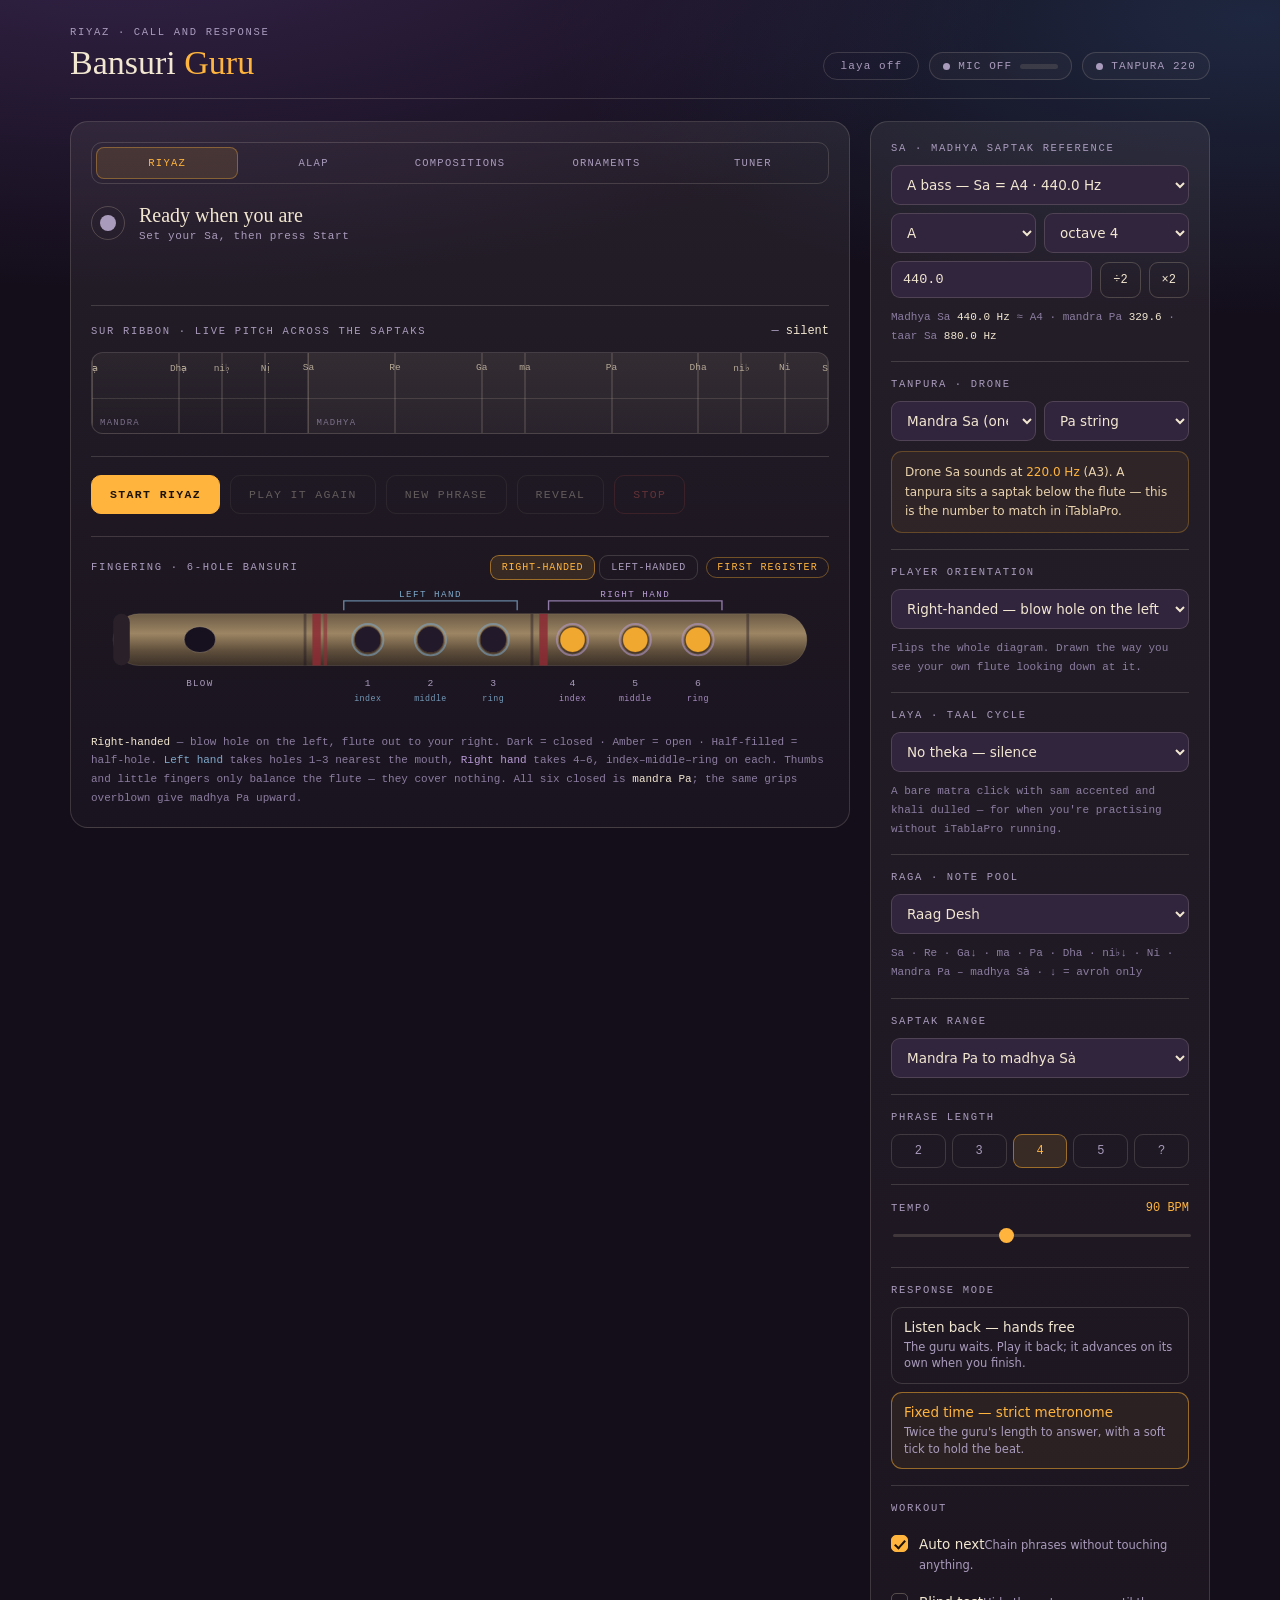
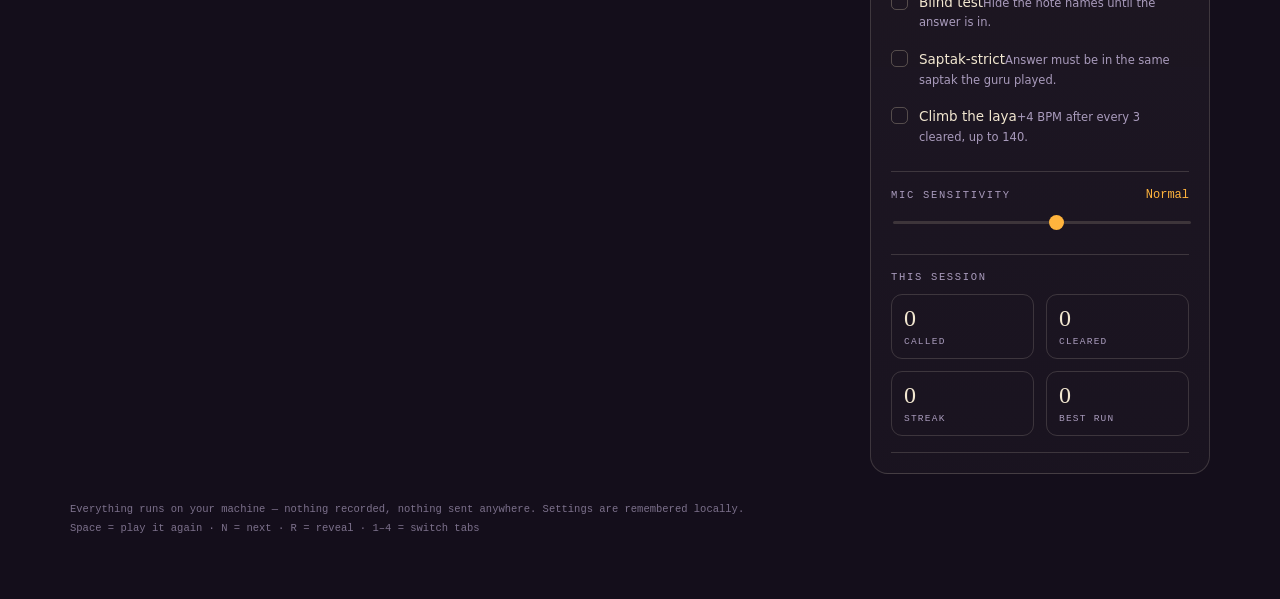
==== commit ea3194cb: "Mobile-friendly tweaks: robust SW caching, manifest orientation/theme update" ====
--- a/index.html
+++ b/index.html
@@ -2,13 +2,25 @@
 <html lang="en">
 <head>
 <meta charset="utf-8">
-<meta name="viewport" content="width=device-width, initial-scale=1">
+<meta name="viewport" content="width=device-width, initial-scale=1, viewport-fit=cover, maximum-scale=5">
 <title>Bansuri Riyaz — swara, bandish, alankar & sur</title>
+<meta name="description" content="Call-and-response riyaz, alap, compositions, ornaments and a tuner for bansuri practice.">
+<link rel="manifest" href="./manifest.webmanifest">
+<meta name="theme-color" content="#140E1B">
+<link rel="icon" href="./icons/favicon-32.png" sizes="32x32" type="image/png">
+<link rel="icon" href="./icons/icon-192.png" sizes="192x192" type="image/png">
+<link rel="apple-touch-icon" href="./icons/apple-touch-icon.png">
+<meta name="apple-mobile-web-app-capable" content="yes">
+<meta name="apple-mobile-web-app-status-bar-style" content="black-translucent">
+<meta name="apple-mobile-web-app-title" content="Bansuri Guru">
+<meta name="mobile-web-app-capable" content="yes">
 <style>
 :root{
-  --ink:#17111F; --ink-2:#211829; --ink-3:#2C2135;
-  --bamboo:#E8D9BC; --marigold:#F0A830; --jade:#4FBF9B;
-  --madder:#E0574F; --muted:#8C7E9B; --line:rgba(232,217,188,.10);
+  color-scheme:dark;
+  --ink:#140E1B; --ink-2:#241A2E; --ink-3:#31243D;
+  --bamboo:#F2E7D0; --marigold:#FFB43D; --jade:#5FD3AC;
+  --madder:#F2685F; --muted:#A99BBC; --dim:#8B7DA0;
+  --line:rgba(242,231,208,.16);
   --display:Georgia,"Iowan Old Style","Palatino Linotype",Palatino,serif;
   --mono:ui-monospace,"SF Mono",SFMono-Regular,Menlo,Consolas,monospace;
   --body:system-ui,-apple-system,"Segoe UI",Roboto,sans-serif;
@@ -16,12 +28,16 @@
 *{box-sizing:border-box}
 html,body{margin:0;padding:0}
 body{background:
-    radial-gradient(1100px 620px at 12% -8%, #2E1F3C 0%, transparent 62%),
-    radial-gradient(900px 520px at 96% 4%, #1E2233 0%, transparent 58%),
+    radial-gradient(120vw 70vh at 10% -10%, #35244A 0%, transparent 60%),
+    radial-gradient(100vw 60vh at 98% 2%, #1E2740 0%, transparent 55%),
     var(--ink);
-  color:var(--bamboo);font-family:var(--body);min-height:100vh;-webkit-font-smoothing:antialiased}
+  background-attachment:fixed;
+  color:var(--bamboo);font-family:var(--body);min-height:100dvh;
+  -webkit-font-smoothing:antialiased;-webkit-text-size-adjust:100%;
+  overscroll-behavior-y:contain}
+button,select,input,textarea{-webkit-tap-highlight-color:transparent;touch-action:manipulation}
 .shell{max-width:1180px;margin:0 auto;padding:26px 20px 60px}
-.eyebrow{font-family:var(--mono);font-size:10.5px;letter-spacing:.20em;text-transform:uppercase;color:var(--muted)}
+.eyebrow{font-family:var(--mono);font-size:10.5px;letter-spacing:.16em;text-transform:uppercase;color:var(--muted)}
 
 header.top{display:flex;justify-content:space-between;align-items:flex-end;gap:20px;flex-wrap:wrap;
   padding-bottom:18px;border-bottom:1px solid var(--line)}
@@ -46,12 +62,13 @@
 
 .grid{display:grid;grid-template-columns:minmax(0,1fr) 340px;gap:20px;margin-top:22px;align-items:start}
 @media (max-width:960px){.grid{grid-template-columns:1fr}}
-.panel{background:linear-gradient(180deg,rgba(232,217,188,.035),rgba(232,217,188,.012));
+.panel{background:linear-gradient(180deg,rgba(242,231,208,.075),rgba(242,231,208,.028));
   border:1px solid var(--line);border-radius:18px;padding:20px}
 
 .tabs{display:flex;gap:4px;margin-bottom:20px;border:1px solid var(--line);border-radius:11px;padding:4px;flex-wrap:wrap}
 .tabs button{flex:1 1 80px;font-family:var(--mono);font-size:10.5px;letter-spacing:.12em;text-transform:uppercase;
   background:transparent;border:0;color:var(--muted);padding:10px 6px;border-radius:8px;cursor:pointer;transition:.16s}
+.tabs button.sel{box-shadow:inset 0 0 0 1px rgba(255,180,61,.35)}
 .tabs button:hover{color:var(--bamboo)}
 .tabs button.sel{background:rgba(240,168,48,.13);color:var(--marigold)}
 .view{display:none}.view.on{display:block}
@@ -122,7 +139,7 @@
 .chip{font-family:var(--mono);font-size:10px;letter-spacing:.12em;text-transform:uppercase;
   border:1px solid rgba(240,168,48,.4);color:var(--marigold);border-radius:999px;padding:4px 10px}
 svg.flute{width:100%;height:auto;display:block;margin-top:4px}
-.note-small{font-family:var(--mono);font-size:10px;color:var(--muted);margin-top:10px;line-height:1.65;opacity:.78}
+.note-small{font-family:var(--mono);font-size:11px;color:var(--dim);margin-top:10px;line-height:1.7}
 .note-small b{color:var(--bamboo);font-weight:500}
 
 .transport{display:flex;gap:10px;flex-wrap:wrap;margin-top:22px;padding-top:18px;border-top:1px solid var(--line)}
@@ -306,6 +323,95 @@
 .info b{color:var(--marigold);font-weight:500}
 .info code{font-family:var(--mono);font-size:11px}
 footer{margin-top:26px;font-family:var(--mono);font-size:10.5px;color:var(--muted);line-height:1.8;opacity:.7}
+
+/* ============================ MOBILE ============================ */
+@media (max-width:760px){
+  .shell{padding:calc(10px + env(safe-area-inset-top)) 14px calc(36px + env(safe-area-inset-bottom));
+         padding-left:calc(14px + env(safe-area-inset-left));padding-right:calc(14px + env(safe-area-inset-right))}
+
+  header.top{gap:12px;padding-bottom:14px;align-items:flex-start}
+  header.top h1{font-size:30px;margin-top:5px}
+  .top-right{gap:7px;width:100%}
+  .pill{padding:8px 11px;font-size:10.5px;letter-spacing:.06em;flex:0 1 auto}
+  .pill .level{width:30px}
+  .matra{padding:8px 11px;font-size:10.5px;min-width:0;flex:0 1 auto}
+
+  .grid{gap:14px;margin-top:16px}
+  .panel{padding:15px 13px;border-radius:15px}
+
+  /* one swipeable row of tabs, never two lines */
+  .tabs{flex-wrap:nowrap;overflow-x:auto;scrollbar-width:none;margin-bottom:16px;
+        scroll-snap-type:x proximity;-webkit-overflow-scrolling:touch}
+  .tabs::-webkit-scrollbar{display:none}
+  .tabs button{flex:0 0 auto;padding:11px 15px;font-size:11px;letter-spacing:.1em;scroll-snap-align:center}
+
+  /* touch targets */
+  .transport{display:grid;grid-template-columns:1fr 1fr;gap:8px;margin-top:18px;padding-top:16px}
+  button.btn{padding:0 10px;min-height:50px;font-size:11px;letter-spacing:.09em}
+  button.btn.small{min-height:42px;font-size:10.5px}
+  select,input[type=number]{padding:13px 12px;font-size:15px}
+  .seg button{padding:13px 0;font-size:13px}
+  .stages button{padding:13px 3px;font-size:10.5px}
+  .toggle{padding:11px 0}
+  .box{width:21px;height:21px}
+  .toggle input:checked + .box::after{left:6.5px;top:2.5px;width:5px;height:11px}
+
+  .phase{gap:12px;margin-bottom:16px}
+  .phase-text{font-size:19px}
+  .phase-sub{font-size:11.5px;line-height:1.45}
+
+  .cards{gap:7px}
+  .card{flex:1 1 56px;min-width:54px;padding:12px 4px 9px;border-radius:11px}
+  .card .nm{font-size:24px}
+  .card .dv{font-size:11px;margin-top:4px}
+  .card .hz{display:none}
+
+  .sect{margin-top:18px;padding-top:15px}
+  .sect-head{margin-bottom:11px}
+  .readout{font-size:11.5px}
+  .ribbon{height:92px}
+  .tick span{font-size:10px}
+  .saptak-bg span{font-size:8.5px;letter-spacing:.1em}
+
+  .profile{grid-template-columns:repeat(2,1fr)}
+  .profile b{font-size:17px}
+  .stats{grid-template-columns:repeat(2,1fr);gap:9px}
+  .stat b{font-size:22px}
+
+  .gesture-grid{grid-template-columns:1fr 1fr;gap:7px}
+  .gcard{padding:11px 10px}
+  .gcard .gn{font-size:16px}
+  .gcard .gd{font-size:11px}
+  canvas#trace{height:165px}
+  .scorebig{font-size:38px}
+
+  .tuner-sw{font-size:64px}
+  .meter{height:58px}
+  .cents{font-size:22px}
+
+  .avartan{gap:3px}
+  .matracell{padding:7px 1px;border-radius:6px}
+  .matracell .mn{font-size:15px;min-height:17px}
+  .matracell .mi{font-size:7.5px;margin-top:3px}
+  .linegroup,.vibhag{padding:6px}
+  .lines{max-height:none}
+  .lineRow .sw-line{font-size:16px}
+
+  table.scan td.n{font-size:16px}
+  table.scan th{font-size:9px;letter-spacing:.08em;padding:6px 5px}
+  table.scan td{padding:7px 5px}
+  textarea.notation{font-size:14px;min-height:150px}
+  .info,.hint{font-size:12.5px}
+  footer{margin-top:20px;font-size:10.5px}
+}
+@media (max-width:400px){
+  header.top h1{font-size:26px}
+  .card{flex:1 1 48px;min-width:46px}
+  .card .nm{font-size:21px}
+  .card .dv{display:none}
+  .transport{grid-template-columns:1fr 1fr}
+  .gesture-grid{grid-template-columns:1fr}
+}
 @media (prefers-reduced-motion:reduce){*{animation:none!important;transition-duration:.01ms!important}}
 </style>
 </head>
@@ -1439,10 +1545,23 @@
     d.innerHTML = '<span>' + (SAPTAK[String(k)]||'') + '</span>';
     r.appendChild(d);
   }
-  poolSemis().forEach(s => {
+  /* label only what fits: Sa always, then fill outward while there is room */
+  const semis = poolSemis();
+  const W = r.clientWidth || 700;
+  const need = W < 520 ? 34 : 30;
+  const px = s => pos(s)/100*W;
+  const label = new Set();
+  semis.forEach(s => { if (mod12(s) === 0) label.add(s); });
+  semis.forEach(s => {
+    if (label.has(s)) return;
+    let ok = true;
+    label.forEach(l => { if (Math.abs(px(l) - px(s)) < need) ok = false; });
+    if (ok) label.add(s);
+  });
+  semis.forEach(s => {
     const t = document.createElement('div');
     t.className = 'tick'; t.dataset.semi = s; t.style.left = pos(s)+'%';
-    t.innerHTML = '<span>' + swaraText(s) + '</span>';
+    if (label.has(s)) t.innerHTML = '<span>' + swaraText(s) + '</span>';
     r.appendChild(t);
   });
 }
@@ -1466,6 +1585,8 @@
 }
 function renderFlute(){
   const h = handNames(), H = FL.holes;
+  const mob = (window.innerWidth || 1000) < 760;
+  const fsHand = mob ? 14 : 10, fsNum = mob ? 15 : 10.5, fsFin = mob ? 12 : 9, fsBlow = mob ? 13 : 10;
   let d = '<defs><linearGradient id="bamboo" x1="0" y1="0" x2="0" y2="1">' +
     '<stop offset="0%" stop-color="#6B5A45"/><stop offset="38%" stop-color="#9C8563"/>' +
     '<stop offset="72%" stop-color="#5E4E3B"/><stop offset="100%" stop-color="#3B3028"/></linearGradient>';
@@ -1479,7 +1600,7 @@
     const L = Math.min(...xs) - 26, R = Math.max(...xs) + 26;
     g += '<path d="M'+L+' 24 V14 H'+R+' V24" fill="none" stroke="'+col+'" stroke-width="1.5" opacity=".75"/>' +
       '<text x="'+((L+R)/2)+'" y="10" text-anchor="middle" font-family="ui-monospace,Menlo,monospace" ' +
-      'font-size="10" letter-spacing="1.6" fill="'+col+'">'+name.toUpperCase()+' HAND</text>';
+      'font-size="'+fsHand+'" letter-spacing="1.6" fill="'+col+'">'+name.toUpperCase()+' HAND</text>';
   });
 
   /* body, nodes, thread bindings, cork, embouchure */
@@ -1492,7 +1613,7 @@
   g += '<rect x="'+frx(FL.bodyX,18)+'" y="28" width="18" height="56" rx="9" fill="#2A2029"/>' +
        '<ellipse cx="'+fx(FL.emb)+'" cy="56" rx="17" ry="14" fill="#17111F" stroke="rgba(232,217,188,.28)"/>' +
        '<text x="'+fx(FL.emb)+'" y="106" text-anchor="middle" font-family="ui-monospace,Menlo,monospace" ' +
-       'font-size="10" letter-spacing="1.4" fill="#8C7E9B">BLOW</text>';
+       'font-size="'+fsBlow+'" letter-spacing="1.4" fill="#A99BBC">BLOW</text>';
 
   /* holes, ringed in the colour of the hand that covers them */
   H.forEach((x,i) => {
@@ -1502,9 +1623,9 @@
       '<rect id="hf'+i+'" x="'+(cx-14)+'" y="42" width="0" height="28" fill="#221A2B" clip-path="url(#clip'+i+')"/>' +
       '<circle cx="'+cx+'" cy="56" r="17" fill="none" stroke="'+col+'" stroke-width="2" opacity=".55"/>' +
       '<text x="'+cx+'" y="106" text-anchor="middle" font-family="ui-monospace,Menlo,monospace" ' +
-      'font-size="10.5" fill="#8C7E9B">'+(i+1)+'</text>' +
+      'font-size="'+fsNum+'" fill="#A99BBC">'+(i+1)+'</text>' +
       '<text x="'+cx+'" y="122" text-anchor="middle" font-family="ui-monospace,Menlo,monospace" ' +
-      'font-size="9" letter-spacing=".5" fill="'+col+'" opacity=".85">'+FINGERS[i%3]+'</text>';
+      'font-size="'+fsFin+'" letter-spacing=".5" fill="'+col+'" opacity=".9">'+FINGERS[i%3]+'</text>';
   });
   $('fluteSvg').innerHTML = d + g;
 
@@ -2541,7 +2662,16 @@
   S.hits.forEach((h,i)=>{ if(h) markCard(i,'hit'); });
   focusTarget(); syncButtons();
 });
-window.addEventListener('resize', () => { if (S.view === 'orn'){ sizeTrace(); drawTrace(); } });
+let _rz;
+function onResize(){
+  clearTimeout(_rz);
+  _rz = setTimeout(() => {
+    renderRibbon(); renderFlute();
+    if (S.view === 'orn'){ sizeTrace(); drawTrace(); }
+  }, 140);
+}
+window.addEventListener('resize', onResize);
+window.addEventListener('orientationchange', onResize);
 document.addEventListener('keydown', e => {
   if (e.target.matches('input,select,textarea')) return;
   const tabs = ['riyaz','alap','comp','orn','tuner'];
@@ -2580,6 +2710,11 @@
 refreshCompPick(); renderProfile(); renderStages();
 setFingering(0); updateStats(); syncButtons(); refreshTaal();
 showView('riyaz'); sizeTrace();
+requestAnimationFrame(() => { renderRibbon(); renderFlute(); });
+
+if ('serviceWorker' in navigator) {
+  window.addEventListener('load', () => navigator.serviceWorker.register('./sw.js'));
+}
 </script>
 </body>
 </html>
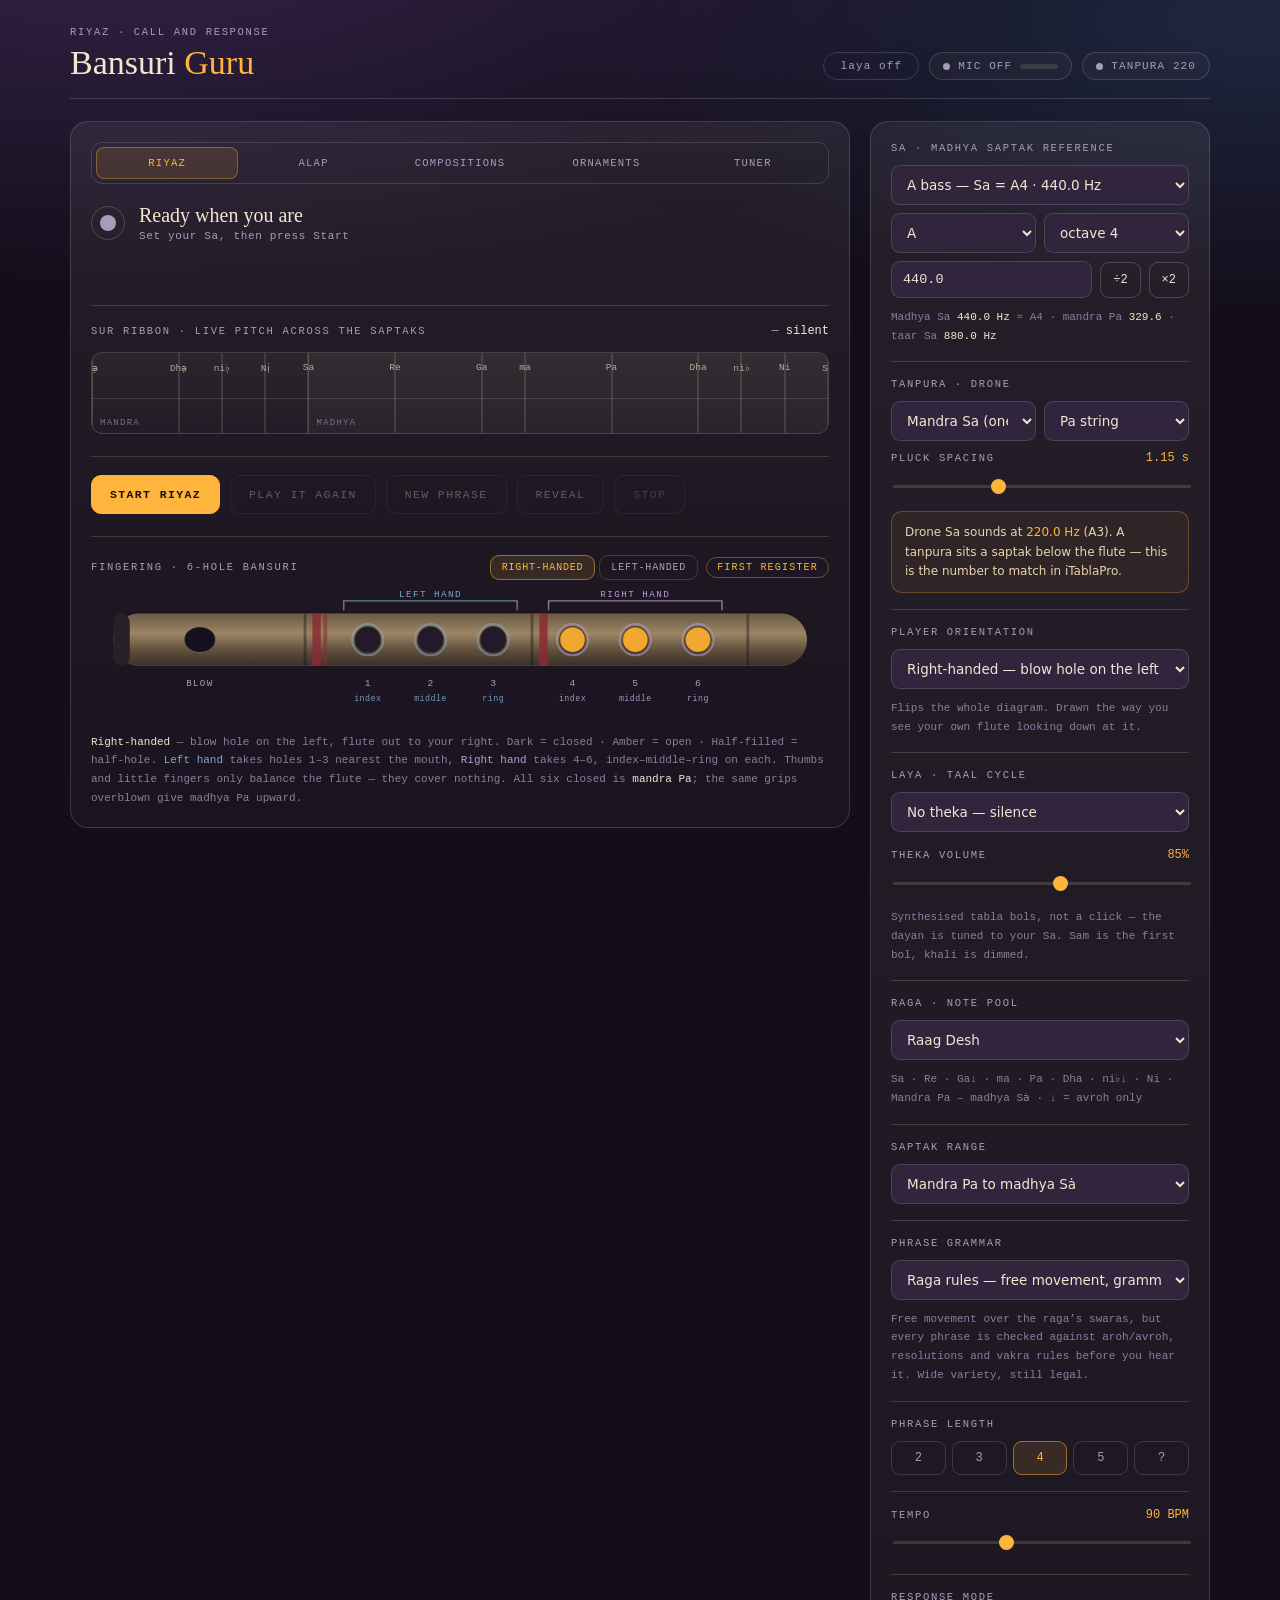
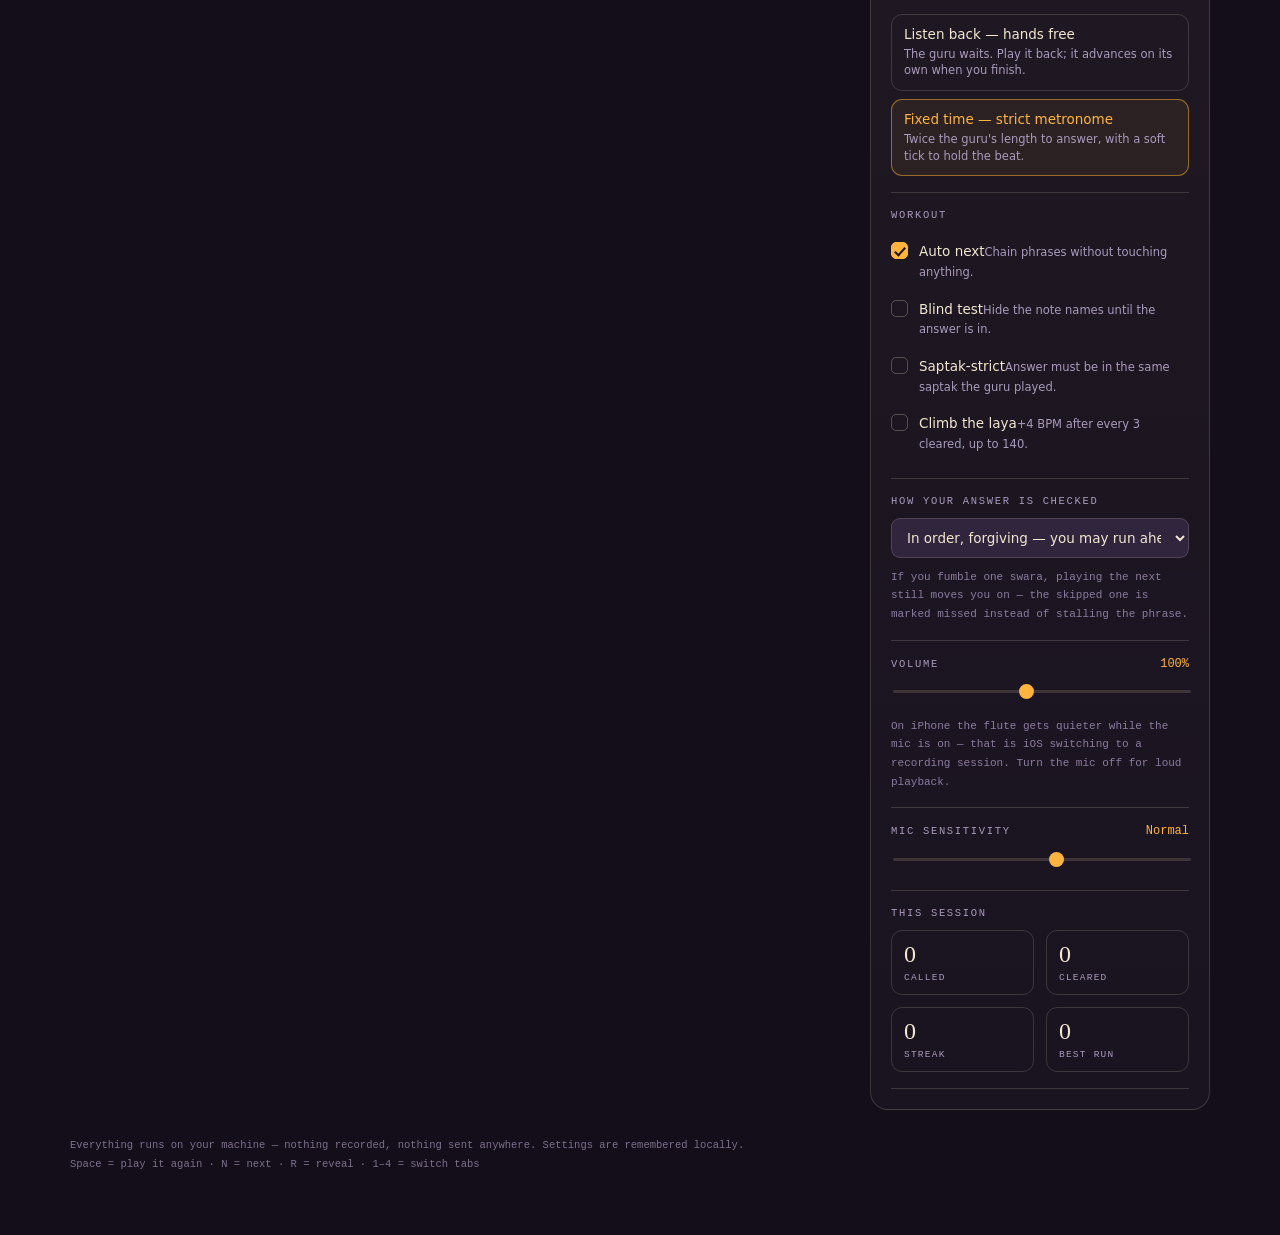
==== commit d30dd1f1: "Split monolithic index.html into styles.css, data.js, app.js" ====
--- a/index.html
+++ b/index.html
@@ -14,406 +14,7 @@
 <meta name="apple-mobile-web-app-status-bar-style" content="black-translucent">
 <meta name="apple-mobile-web-app-title" content="Bansuri Guru">
 <meta name="mobile-web-app-capable" content="yes">
-<style>
-:root{
-  color-scheme:dark;
-  --ink:#140E1B; --ink-2:#241A2E; --ink-3:#31243D;
-  --bamboo:#F2E7D0; --marigold:#FFB43D; --jade:#5FD3AC;
-  --madder:#F2685F; --muted:#A99BBC; --dim:#8B7DA0;
-  --line:rgba(242,231,208,.16);
-  --display:Georgia,"Iowan Old Style","Palatino Linotype",Palatino,serif;
-  --mono:ui-monospace,"SF Mono",SFMono-Regular,Menlo,Consolas,monospace;
-  --body:system-ui,-apple-system,"Segoe UI",Roboto,sans-serif;
-}
-*{box-sizing:border-box}
-html,body{margin:0;padding:0}
-body{background:
-    radial-gradient(120vw 70vh at 10% -10%, #35244A 0%, transparent 60%),
-    radial-gradient(100vw 60vh at 98% 2%, #1E2740 0%, transparent 55%),
-    var(--ink);
-  background-attachment:fixed;
-  color:var(--bamboo);font-family:var(--body);min-height:100dvh;
-  -webkit-font-smoothing:antialiased;-webkit-text-size-adjust:100%;
-  overscroll-behavior-y:contain}
-button,select,input,textarea{-webkit-tap-highlight-color:transparent;touch-action:manipulation}
-.shell{max-width:1180px;margin:0 auto;padding:26px 20px 60px}
-.eyebrow{font-family:var(--mono);font-size:10.5px;letter-spacing:.16em;text-transform:uppercase;color:var(--muted)}
-
-header.top{display:flex;justify-content:space-between;align-items:flex-end;gap:20px;flex-wrap:wrap;
-  padding-bottom:18px;border-bottom:1px solid var(--line)}
-header.top h1{font-family:var(--display);font-weight:400;font-size:34px;line-height:1;margin:8px 0 0}
-header.top h1 em{font-style:normal;color:var(--marigold)}
-.top-right{display:flex;align-items:center;gap:10px;flex-wrap:wrap}
-.pill{display:inline-flex;align-items:center;gap:8px;border:1px solid var(--line);border-radius:999px;
-  padding:7px 13px;background:rgba(232,217,188,.03);font-family:var(--mono);font-size:11px;
-  letter-spacing:.10em;text-transform:uppercase;color:var(--muted);cursor:pointer;transition:.18s}
-.pill:hover{border-color:rgba(240,168,48,.45);color:var(--bamboo)}
-.pill.on{border-color:rgba(79,191,155,.55);color:var(--jade);background:rgba(79,191,155,.07)}
-.pill .dot{width:7px;height:7px;border-radius:50%;background:var(--muted);flex:none}
-.pill.on .dot{background:var(--jade);box-shadow:0 0 9px var(--jade)}
-.pill.warn{border-color:rgba(224,87,79,.5);color:var(--madder)}
-.pill.warn .dot{background:var(--madder)}
-.level{width:38px;height:5px;border-radius:3px;background:rgba(232,217,188,.12);overflow:hidden;flex:none}
-.level i{display:block;height:100%;width:0%;background:var(--jade);transition:width .07s linear}
-.matra{font-family:var(--mono);font-size:11px;letter-spacing:.10em;color:var(--muted);
-  border:1px solid var(--line);border-radius:999px;padding:7px 13px;min-width:96px;text-align:center}
-.matra.sam{color:var(--marigold);border-color:rgba(240,168,48,.5)}
-.matra.khali{color:var(--muted);opacity:.6}
-
-.grid{display:grid;grid-template-columns:minmax(0,1fr) 340px;gap:20px;margin-top:22px;align-items:start}
-@media (max-width:960px){.grid{grid-template-columns:1fr}}
-.panel{background:linear-gradient(180deg,rgba(242,231,208,.075),rgba(242,231,208,.028));
-  border:1px solid var(--line);border-radius:18px;padding:20px}
-
-.tabs{display:flex;gap:4px;margin-bottom:20px;border:1px solid var(--line);border-radius:11px;padding:4px;flex-wrap:wrap}
-.tabs button{flex:1 1 80px;font-family:var(--mono);font-size:10.5px;letter-spacing:.12em;text-transform:uppercase;
-  background:transparent;border:0;color:var(--muted);padding:10px 6px;border-radius:8px;cursor:pointer;transition:.16s}
-.tabs button.sel{box-shadow:inset 0 0 0 1px rgba(255,180,61,.35)}
-.tabs button:hover{color:var(--bamboo)}
-.tabs button.sel{background:rgba(240,168,48,.13);color:var(--marigold)}
-.view{display:none}.view.on{display:block}
-
-.sw{position:relative;display:inline-block;padding:0 3px}
-.sw .acc{font-size:.44em;vertical-align:super;opacity:.75}
-.sw::before,.sw::after{content:"";position:absolute;left:50%;transform:translateX(-50%);
-  width:.13em;height:.13em;border-radius:50%;background:currentColor;opacity:0}
-.sw::before{top:-.06em}.sw::after{bottom:-.02em}
-.sw.taar::before{opacity:.9}.sw.mandra::after{opacity:.9}
-
-.phase{display:flex;align-items:center;gap:14px;margin-bottom:20px}
-.breath{width:34px;height:34px;border-radius:50%;flex:none;border:1.5px solid rgba(232,217,188,.22);position:relative}
-.breath::after{content:"";position:absolute;inset:8px;border-radius:50%;background:var(--muted);transition:background .25s}
-.breath.listen{border-color:rgba(240,168,48,.5)}
-.breath.listen::after{background:var(--marigold);animation:breathe 1.4s ease-in-out infinite}
-.breath.turn{border-color:rgba(79,191,155,.5)}
-.breath.turn::after{background:var(--jade);animation:breathe 2.4s ease-in-out infinite}
-@keyframes breathe{0%,100%{transform:scale(.6);opacity:.55}50%{transform:scale(1.28);opacity:1}}
-.phase-text{font-family:var(--display);font-size:20px;line-height:1.15}
-.phase-sub{font-family:var(--mono);font-size:11px;color:var(--muted);letter-spacing:.06em;margin-top:3px}
-
-.cards{display:flex;gap:10px;flex-wrap:wrap}
-.card{flex:1 1 78px;min-width:70px;max-width:140px;border:1px solid var(--line);border-radius:14px;
-  background:rgba(23,17,31,.55);padding:14px 8px 11px;text-align:center;position:relative;transition:.18s}
-.card .nm{font-family:var(--display);font-size:27px;line-height:1.1}
-.card .dv{font-size:12px;color:var(--muted);margin-top:5px}
-.card .hz{font-family:var(--mono);font-size:9px;color:var(--muted);opacity:.6;margin-top:6px}
-.card.playing{border-color:rgba(240,168,48,.65);background:rgba(240,168,48,.10);transform:translateY(-3px)}
-.card.target{border-color:rgba(232,217,188,.35)}
-.card.target::after{content:"";position:absolute;left:50%;bottom:-1px;transform:translateX(-50%);
-  width:26px;height:2px;border-radius:2px;background:var(--bamboo)}
-.card.hit{border-color:rgba(79,191,155,.7);background:rgba(79,191,155,.12);color:var(--jade)}
-.card.hit .dv,.card.hit .hz{color:rgba(79,191,155,.75)}
-.card.miss{animation:missflash .42s ease}
-@keyframes missflash{0%,100%{border-color:var(--line);background:rgba(23,17,31,.55)}
-  35%{border-color:rgba(224,87,79,.85);background:rgba(224,87,79,.16)}}
-
-.window{height:3px;border-radius:3px;background:rgba(232,217,188,.10);margin:18px 0 4px;overflow:hidden}
-.window i{display:block;height:100%;width:0%;background:var(--marigold)}
-.window.hidden{visibility:hidden}
-
-.sect{margin-top:22px;padding-top:18px;border-top:1px solid var(--line)}
-.sect-head{display:flex;justify-content:space-between;align-items:baseline;margin-bottom:14px;gap:12px;flex-wrap:wrap}
-.readout{font-family:var(--mono);font-size:12px;color:var(--muted)}
-.readout b{color:var(--bamboo);font-weight:500}
-.readout.in b{color:var(--jade)}
-.ribbon{position:relative;height:82px;border-radius:12px;
-  background:linear-gradient(180deg,rgba(232,217,188,.06),rgba(232,217,188,.015));
-  border:1px solid var(--line);overflow:hidden}
-.ribbon .band{position:absolute;left:0;right:0;top:56%;height:1px;background:rgba(232,217,188,.14)}
-.saptak-bg{position:absolute;top:0;bottom:0;background:rgba(232,217,188,.035);border-left:1px solid rgba(232,217,188,.10)}
-.saptak-bg span{position:absolute;bottom:5px;left:7px;font-family:var(--mono);font-size:9px;
-  letter-spacing:.14em;text-transform:uppercase;color:var(--muted);opacity:.65}
-.tick{position:absolute;top:0;bottom:0;width:1px;background:rgba(232,217,188,.28);transform:translateX(-.5px)}
-.tick.tgt{background:rgba(240,168,48,.7);width:2px}
-.tick span{position:absolute;top:9px;left:50%;transform:translateX(-50%);font-family:var(--mono);
-  font-size:9.5px;color:rgba(232,217,188,.72);white-space:nowrap}
-.tick.tgt span{color:var(--marigold)}
-.needle{position:absolute;top:28px;bottom:8px;width:2px;border-radius:2px;background:var(--marigold);
-  box-shadow:0 0 14px rgba(240,168,48,.75);transform:translateX(-1px);opacity:0;transition:opacity .16s}
-.needle.on{opacity:1}.needle.in{background:var(--jade);box-shadow:0 0 14px rgba(79,191,155,.8)}
-.needle.out{opacity:.3}
-.needle .cap{position:absolute;top:-10px;left:50%;transform:translateX(-50%);width:9px;height:9px;
-  border-radius:50%;background:inherit;box-shadow:inherit}
-
-.flute-head{display:flex;justify-content:space-between;align-items:baseline;gap:12px;margin-bottom:8px;flex-wrap:wrap}
-.chip{font-family:var(--mono);font-size:10px;letter-spacing:.12em;text-transform:uppercase;
-  border:1px solid rgba(240,168,48,.4);color:var(--marigold);border-radius:999px;padding:4px 10px}
-svg.flute{width:100%;height:auto;display:block;margin-top:4px}
-.note-small{font-family:var(--mono);font-size:11px;color:var(--dim);margin-top:10px;line-height:1.7}
-.note-small b{color:var(--bamboo);font-weight:500}
-
-.transport{display:flex;gap:10px;flex-wrap:wrap;margin-top:22px;padding-top:18px;border-top:1px solid var(--line)}
-button.btn{font-family:var(--mono);font-size:11.5px;letter-spacing:.12em;text-transform:uppercase;
-  background:transparent;color:var(--bamboo);border:1px solid rgba(232,217,188,.22);border-radius:10px;
-  padding:12px 18px;cursor:pointer;transition:.16s}
-button.btn:hover:not(:disabled){border-color:rgba(240,168,48,.6);background:rgba(240,168,48,.08)}
-button.btn:disabled{opacity:.32;cursor:not-allowed}
-button.btn.primary{background:var(--marigold);border-color:var(--marigold);color:#1B1208;font-weight:600}
-button.btn.primary:hover:not(:disabled){background:#FFB93F;border-color:#FFB93F}
-button.btn.stop{border-color:rgba(224,87,79,.45);color:var(--madder)}
-button.btn.small{padding:8px 12px;font-size:10.5px}
-:focus-visible{outline:2px solid var(--marigold);outline-offset:2px}
-
-.seg.handseg{width:auto;gap:4px}
-.seg.handseg button{flex:none;padding:6px 11px;font-size:10px;letter-spacing:.08em;text-transform:uppercase}
-/* pack + paste */
-.packmeta{font-family:var(--mono);font-size:10px;color:var(--muted);line-height:1.7;margin:8px 0 2px}
-.packmeta b{color:var(--marigold);font-weight:500}
-textarea.notation{width:100%;min-height:130px;background:var(--ink-3);color:var(--bamboo);
-  border:1px solid var(--line);border-radius:10px;padding:11px;font-family:var(--mono);
-  font-size:12.5px;line-height:1.7;resize:vertical}
-textarea.notation:focus{border-color:rgba(240,168,48,.5);outline:none}
-.parsemsg{font-family:var(--mono);font-size:10.5px;margin-top:8px;line-height:1.6}
-.parsemsg.ok{color:var(--jade)}.parsemsg.err{color:var(--madder)}
-.avartan{display:grid;grid-template-columns:repeat(6,1fr);gap:5px;margin-bottom:5px}
-.linegroup{border:1px solid var(--line);border-radius:11px;padding:7px;margin-bottom:7px;cursor:pointer;transition:.16s}
-.linegroup:hover{border-color:rgba(232,217,188,.26)}
-.linegroup.cur{border-color:rgba(240,168,48,.6);background:rgba(240,168,48,.07)}
-.linegroup.done{border-color:rgba(79,191,155,.4)}
-.linegroup .lg-i{font-family:var(--mono);font-size:9px;color:var(--muted);margin-bottom:5px;letter-spacing:.1em}
-.subcell{font-size:.62em;opacity:.85}
-/* raga profile */
-.profile{display:grid;grid-template-columns:repeat(auto-fit,minmax(112px,1fr));gap:1px;
-  background:var(--line);border:1px solid var(--line);border-radius:12px;overflow:hidden;margin-bottom:4px}
-.profile div{background:var(--ink-2);padding:11px 12px}
-.profile b{display:block;font-family:var(--display);font-size:19px;font-weight:400;line-height:1.15}
-.profile span{font-family:var(--mono);font-size:9px;letter-spacing:.13em;text-transform:uppercase;
-  color:var(--muted);display:block;margin-top:6px}
-
-/* badhat stages */
-.stages{display:flex;gap:5px}
-.stages button{flex:1;font-family:var(--mono);font-size:10px;letter-spacing:.06em;padding:11px 4px;
-  background:transparent;color:var(--muted);border:1px solid var(--line);border-radius:9px;cursor:pointer;transition:.16s}
-.stages button:hover{color:var(--bamboo)}
-.stages button.sel{background:rgba(240,168,48,.13);border-color:rgba(240,168,48,.55);color:var(--marigold)}
-.stages button.done{border-color:rgba(79,191,155,.4);color:var(--jade)}
-.nyasbar{display:flex;align-items:center;gap:11px;border:1px solid rgba(79,191,155,.35);
-  background:rgba(79,191,155,.06);border-radius:10px;padding:9px 12px;margin-top:10px}
-.nyasbar.hidden{display:none}
-.nyasbar span{font-family:var(--mono);font-size:10px;letter-spacing:.14em;text-transform:uppercase;color:var(--jade);flex:none}
-.nyasbar i{display:block;height:4px;border-radius:3px;background:var(--jade);width:0%;flex:1;max-width:0;transition:max-width .08s linear}
-
-/* taal grid */
-.gatgrid{display:flex;flex-direction:column;gap:6px;margin-top:6px}
-.vibhag{display:grid;gap:5px;border:1px solid var(--line);border-radius:11px;padding:7px;transition:.16s;cursor:pointer}
-.vibhag:hover{border-color:rgba(232,217,188,.26)}
-.vibhag.cur{border-color:rgba(240,168,48,.6);background:rgba(240,168,48,.07)}
-.vibhag.done{border-color:rgba(79,191,155,.4)}
-.matracell{text-align:center;padding:8px 2px;border-radius:8px;background:rgba(23,17,31,.45)}
-.matracell .mn{font-family:var(--display);font-size:17px;line-height:1.1;min-height:19px}
-.matracell .mi{font-family:var(--mono);font-size:8.5px;color:var(--muted);opacity:.6;margin-top:4px}
-.matracell.sam{background:rgba(240,168,48,.14)}
-.matracell.sam .mi{color:var(--marigold);opacity:1}
-.matracell.khali{opacity:.55}
-.matracell.hold .mn{color:var(--muted);opacity:.5}
-.gatlabel{font-family:var(--mono);font-size:9.5px;letter-spacing:.14em;text-transform:uppercase;
-  color:var(--muted);margin:10px 0 2px}
-
-.lines{display:flex;flex-direction:column;gap:7px;max-height:280px;overflow-y:auto;margin-top:4px}
-.lineRow{display:flex;align-items:center;gap:11px;border:1px solid var(--line);border-radius:10px;
-  padding:9px 11px;transition:.16s;cursor:pointer}
-.lineRow:hover{border-color:rgba(232,217,188,.26)}
-.lineRow.cur{border-color:rgba(240,168,48,.6);background:rgba(240,168,48,.08)}
-.lineRow.done{border-color:rgba(79,191,155,.4)}
-.lineRow .idx{font-family:var(--mono);font-size:10px;color:var(--muted);width:20px;flex:none}
-.lineRow .sw-line{font-family:var(--display);font-size:17px;line-height:1.5;flex:1}
-.lineRow.done .sw-line{color:var(--jade)}
-.lineRow .tickmark{color:var(--jade);font-size:13px}
-
-/* ornaments */
-.gesture-grid{display:grid;grid-template-columns:repeat(auto-fit,minmax(148px,1fr));gap:8px}
-.gcard{border:1px solid var(--line);border-radius:12px;padding:12px;cursor:pointer;transition:.16s;text-align:left;
-  background:transparent;color:inherit;font-family:inherit}
-.gcard:hover{border-color:rgba(232,217,188,.28)}
-.gcard.sel{border-color:rgba(240,168,48,.6);background:rgba(240,168,48,.08)}
-.gcard .gn{font-family:var(--display);font-size:18px}
-.gcard.sel .gn{color:var(--marigold)}
-.gcard .gd{font-size:11.5px;color:var(--muted);margin-top:5px;line-height:1.45}
-canvas#trace{width:100%;height:190px;display:block;border:1px solid var(--line);border-radius:12px;
-  background:rgba(23,17,31,.4)}
-.scorebar{display:flex;align-items:baseline;gap:14px;margin-top:14px;flex-wrap:wrap}
-.scorebig{font-family:var(--display);font-size:42px;line-height:1;color:var(--muted)}
-.scorebig.good{color:var(--jade)}.scorebig.mid{color:var(--marigold)}.scorebig.bad{color:var(--madder)}
-.scoretext{font-size:13px;color:var(--muted);line-height:1.5;flex:1;min-width:180px}
-.legend{display:flex;gap:16px;margin-top:9px;font-family:var(--mono);font-size:10px;color:var(--muted)}
-.legend i{display:inline-block;width:14px;height:2px;vertical-align:middle;margin-right:5px}
-
-/* tuner */
-.tuner-read{text-align:center;padding:10px 0 4px}
-.tuner-sw{font-family:var(--display);font-size:72px;line-height:1;color:var(--muted);transition:color .2s}
-.tuner-sw.in{color:var(--jade)}
-.tuner-sap{font-family:var(--mono);font-size:11px;letter-spacing:.20em;text-transform:uppercase;color:var(--muted);margin-top:12px}
-.tuner-hz{font-family:var(--mono);font-size:13px;color:var(--bamboo);margin-top:9px}
-.tuner-hz span{color:var(--muted)}
-.meter{position:relative;height:64px;margin:18px 0 6px;border:1px solid var(--line);border-radius:12px;
-  background:linear-gradient(90deg,rgba(224,87,79,.10),rgba(232,217,188,.02) 35%,rgba(79,191,155,.10) 50%,
-  rgba(232,217,188,.02) 65%,rgba(224,87,79,.10));overflow:hidden}
-.meter .zero{position:absolute;left:50%;top:0;bottom:0;width:2px;background:rgba(79,191,155,.55);transform:translateX(-1px)}
-.meter .mtick{position:absolute;top:0;height:12px;width:1px;background:rgba(232,217,188,.25)}
-.meter .mlab{position:absolute;bottom:6px;transform:translateX(-50%);font-family:var(--mono);font-size:9.5px;color:var(--muted)}
-.meter .mneedle{position:absolute;top:8px;bottom:22px;width:3px;border-radius:3px;background:var(--marigold);
-  box-shadow:0 0 16px rgba(240,168,48,.8);transform:translateX(-1.5px);opacity:0;transition:left .09s linear,opacity .16s}
-.meter .mneedle.on{opacity:1}
-.meter .mneedle.in{background:var(--jade);box-shadow:0 0 16px rgba(79,191,155,.85)}
-.cents{font-family:var(--mono);font-size:24px;text-align:center;color:var(--muted)}
-.cents.in{color:var(--jade)}
-.dirn{font-family:var(--mono);font-size:10.5px;letter-spacing:.16em;text-transform:uppercase;text-align:center;
-  color:var(--muted);margin-top:7px;min-height:14px}
-table.scan{width:100%;border-collapse:collapse;margin-top:10px;font-size:12.5px}
-table.scan th{font-family:var(--mono);font-size:9.5px;letter-spacing:.12em;text-transform:uppercase;color:var(--muted);
-  text-align:left;font-weight:400;padding:7px 8px;border-bottom:1px solid var(--line)}
-table.scan td{padding:8px;border-bottom:1px solid rgba(232,217,188,.05)}
-table.scan td.n{font-family:var(--display);font-size:17px}
-table.scan td.f,table.scan td.c,table.scan td.s{font-family:var(--mono);font-size:11.5px;color:var(--muted)}
-table.scan td.c.good{color:var(--jade)}table.scan td.c.warn{color:var(--marigold)}table.scan td.c.bad{color:var(--madder)}
-tr.live{background:rgba(240,168,48,.08)}
-
-.ctrl-group{padding:16px 0;border-bottom:1px solid var(--line)}
-.ctrl-group.hidden{display:none}
-.ctrl-group:first-of-type{padding-top:0}
-.ctrl-group > .eyebrow{display:block;margin-bottom:11px}
-select,input[type=number]{width:100%;background:var(--ink-3);color:var(--bamboo);border:1px solid var(--line);
-  border-radius:9px;padding:10px 11px;font-size:13.5px;font-family:inherit;cursor:pointer}
-input[type=number]{font-family:var(--mono);cursor:text}
-select:hover{border-color:rgba(240,168,48,.4)}
-.row2{display:grid;grid-template-columns:1fr 1fr;gap:8px}
-.row-oct{display:flex;gap:8px;align-items:center;margin-top:8px}
-.row-oct .hzbox{flex:1}
-.octbtn{font-family:var(--mono);font-size:12px;padding:10px 12px;background:transparent;color:var(--bamboo);
-  border:1px solid rgba(232,217,188,.22);border-radius:9px;cursor:pointer;white-space:nowrap}
-.octbtn:hover{border-color:rgba(240,168,48,.6);background:rgba(240,168,48,.08)}
-.seg{display:flex;gap:6px}
-.seg button{flex:1;font-family:var(--mono);font-size:12px;padding:9px 0;cursor:pointer;background:transparent;
-  color:var(--muted);border:1px solid var(--line);border-radius:9px;transition:.16s}
-.seg button:hover{color:var(--bamboo)}
-.seg button.sel{background:rgba(240,168,48,.12);border-color:rgba(240,168,48,.55);color:var(--marigold)}
-.range-row{display:flex;justify-content:space-between;align-items:baseline;margin-bottom:8px}
-.range-val{font-family:var(--mono);font-size:12px;color:var(--marigold)}
-input[type=range]{-webkit-appearance:none;appearance:none;background:transparent;height:22px;width:100%}
-input[type=range]::-webkit-slider-runnable-track{height:3px;border-radius:3px;background:rgba(232,217,188,.16)}
-input[type=range]::-webkit-slider-thumb{-webkit-appearance:none;width:15px;height:15px;border-radius:50%;
-  background:var(--marigold);margin-top:-6px;cursor:pointer;border:0}
-input[type=range]::-moz-range-track{height:3px;border-radius:3px;background:rgba(232,217,188,.16)}
-input[type=range]::-moz-range-thumb{width:15px;height:15px;border:0;border-radius:50%;background:var(--marigold);cursor:pointer}
-.toggle{display:flex;align-items:flex-start;gap:11px;padding:9px 0;cursor:pointer;user-select:none}
-.toggle input{position:absolute;opacity:0;width:0;height:0}
-.box{width:17px;height:17px;border-radius:5px;border:1px solid rgba(232,217,188,.28);flex:none;margin-top:1px;position:relative;transition:.16s}
-.toggle input:checked + .box{background:var(--marigold);border-color:var(--marigold)}
-.toggle input:checked + .box::after{content:"";position:absolute;left:5px;top:1.5px;width:4px;height:9px;
-  border:solid #1B1208;border-width:0 2px 2px 0;transform:rotate(42deg)}
-.toggle input:focus-visible + .box{outline:2px solid var(--marigold);outline-offset:2px}
-.toggle .tl{font-size:13.5px;line-height:1.3}
-.toggle .td{font-size:11.5px;color:var(--muted);margin-top:3px;line-height:1.45}
-.modes{display:flex;flex-direction:column;gap:8px}
-.mode{border:1px solid var(--line);border-radius:11px;padding:11px 12px;cursor:pointer;transition:.16s}
-.mode.sel{border-color:rgba(240,168,48,.55);background:rgba(240,168,48,.07)}
-.mode input{position:absolute;opacity:0;width:0;height:0}
-.mode .mt{font-size:13.5px}.mode.sel .mt{color:var(--marigold)}
-.mode .md{font-size:11.5px;color:var(--muted);margin-top:4px;line-height:1.45}
-.stats{display:grid;grid-template-columns:1fr 1fr;gap:12px}
-.stat{border:1px solid var(--line);border-radius:11px;padding:11px 12px}
-.stat b{display:block;font-family:var(--display);font-size:24px;font-weight:400;line-height:1}
-.stat span{font-family:var(--mono);font-size:9.5px;letter-spacing:.13em;text-transform:uppercase;color:var(--muted);display:block;margin-top:6px}
-.hint{margin-top:14px;border:1px solid rgba(224,87,79,.35);background:rgba(224,87,79,.07);border-radius:11px;
-  padding:11px 13px;font-size:12px;line-height:1.55;color:#F0B9B5}
-.hint.hidden{display:none}
-.hint b{color:var(--madder)}
-.info{border:1px solid rgba(240,168,48,.28);background:rgba(240,168,48,.06);border-radius:11px;
-  padding:11px 13px;font-size:12px;line-height:1.6;margin-top:10px;color:#E9D3AE}
-.info b{color:var(--marigold);font-weight:500}
-.info code{font-family:var(--mono);font-size:11px}
-footer{margin-top:26px;font-family:var(--mono);font-size:10.5px;color:var(--muted);line-height:1.8;opacity:.7}
-
-/* ============================ MOBILE ============================ */
-@media (max-width:760px){
-  .shell{padding:calc(10px + env(safe-area-inset-top)) 14px calc(36px + env(safe-area-inset-bottom));
-         padding-left:calc(14px + env(safe-area-inset-left));padding-right:calc(14px + env(safe-area-inset-right))}
-
-  header.top{gap:12px;padding-bottom:14px;align-items:flex-start}
-  header.top h1{font-size:30px;margin-top:5px}
-  .top-right{gap:7px;width:100%}
-  .pill{padding:8px 11px;font-size:10.5px;letter-spacing:.06em;flex:0 1 auto}
-  .pill .level{width:30px}
-  .matra{padding:8px 11px;font-size:10.5px;min-width:0;flex:0 1 auto}
-
-  .grid{gap:14px;margin-top:16px}
-  .panel{padding:15px 13px;border-radius:15px}
-
-  /* one swipeable row of tabs, never two lines */
-  .tabs{flex-wrap:nowrap;overflow-x:auto;scrollbar-width:none;margin-bottom:16px;
-        scroll-snap-type:x proximity;-webkit-overflow-scrolling:touch}
-  .tabs::-webkit-scrollbar{display:none}
-  .tabs button{flex:0 0 auto;padding:11px 15px;font-size:11px;letter-spacing:.1em;scroll-snap-align:center}
-
-  /* touch targets */
-  .transport{display:grid;grid-template-columns:1fr 1fr;gap:8px;margin-top:18px;padding-top:16px}
-  button.btn{padding:0 10px;min-height:50px;font-size:11px;letter-spacing:.09em}
-  button.btn.small{min-height:42px;font-size:10.5px}
-  select,input[type=number]{padding:13px 12px;font-size:15px}
-  .seg button{padding:13px 0;font-size:13px}
-  .stages button{padding:13px 3px;font-size:10.5px}
-  .toggle{padding:11px 0}
-  .box{width:21px;height:21px}
-  .toggle input:checked + .box::after{left:6.5px;top:2.5px;width:5px;height:11px}
-
-  .phase{gap:12px;margin-bottom:16px}
-  .phase-text{font-size:19px}
-  .phase-sub{font-size:11.5px;line-height:1.45}
-
-  .cards{gap:7px}
-  .card{flex:1 1 56px;min-width:54px;padding:12px 4px 9px;border-radius:11px}
-  .card .nm{font-size:24px}
-  .card .dv{font-size:11px;margin-top:4px}
-  .card .hz{display:none}
-
-  .sect{margin-top:18px;padding-top:15px}
-  .sect-head{margin-bottom:11px}
-  .readout{font-size:11.5px}
-  .ribbon{height:92px}
-  .tick span{font-size:10px}
-  .saptak-bg span{font-size:8.5px;letter-spacing:.1em}
-
-  .profile{grid-template-columns:repeat(2,1fr)}
-  .profile b{font-size:17px}
-  .stats{grid-template-columns:repeat(2,1fr);gap:9px}
-  .stat b{font-size:22px}
-
-  .gesture-grid{grid-template-columns:1fr 1fr;gap:7px}
-  .gcard{padding:11px 10px}
-  .gcard .gn{font-size:16px}
-  .gcard .gd{font-size:11px}
-  canvas#trace{height:165px}
-  .scorebig{font-size:38px}
-
-  .tuner-sw{font-size:64px}
-  .meter{height:58px}
-  .cents{font-size:22px}
-
-  .avartan{gap:3px}
-  .matracell{padding:7px 1px;border-radius:6px}
-  .matracell .mn{font-size:15px;min-height:17px}
-  .matracell .mi{font-size:7.5px;margin-top:3px}
-  .linegroup,.vibhag{padding:6px}
-  .lines{max-height:none}
-  .lineRow .sw-line{font-size:16px}
-
-  table.scan td.n{font-size:16px}
-  table.scan th{font-size:9px;letter-spacing:.08em;padding:6px 5px}
-  table.scan td{padding:7px 5px}
-  textarea.notation{font-size:14px;min-height:150px}
-  .info,.hint{font-size:12.5px}
-  footer{margin-top:20px;font-size:10.5px}
-}
-@media (max-width:400px){
-  header.top h1{font-size:26px}
-  .card{flex:1 1 48px;min-width:46px}
-  .card .nm{font-size:21px}
-  .card .dv{display:none}
-  .transport{grid-template-columns:1fr 1fr}
-  .gesture-grid{grid-template-columns:1fr}
-}
-@media (prefers-reduced-motion:reduce){*{animation:none!important;transition-duration:.01ms!important}}
-</style>
+<link rel="stylesheet" href="./styles.css">
 </head>
 <body>
 <div class="shell">
@@ -683,6 +284,10 @@
             <option value="none">Sa only</option>
           </select>
         </div>
+        <div class="range-row" style="margin-top:10px">
+          <span class="eyebrow">Pluck spacing</span><span class="range-val" id="pluckVal">1.15 s</span>
+        </div>
+        <input type="range" id="pluck" min="70" max="200" step="5" value="115" aria-label="Tanpura pluck spacing">
         <div class="info" id="droneInfo"></div>
       </div>
 
@@ -706,8 +311,13 @@
           <option value="rupak">Rupak · 7</option>
           <option value="dadra">Dadra · 6</option>
         </select>
-        <div class="note-small">A bare matra click with sam accented and khali dulled — for when you're
-          practising without iTablaPro running.</div>
+        <div class="theka" id="thekaStrip"></div>
+        <div class="range-row" style="margin-top:12px">
+          <span class="eyebrow">Theka volume</span><span class="range-val" id="thekaVolVal">85%</span>
+        </div>
+        <input type="range" id="thekaVol" min="0" max="150" step="5" value="85" aria-label="Tabla volume">
+        <div class="note-small">Synthesised tabla bols, not a click — the dayan is tuned to your Sa.
+          Sam is the first bol, khali is dimmed.</div>
       </div>
 
       <div class="ctrl-group" data-tab="riyaz alap comp orn">
@@ -730,6 +340,16 @@
           <option value="taar">Madhya Sa to taar Ga</option>
           <option value="full">Full bansuri — mandra Pa to taar Ga</option>
         </select>
+      </div>
+
+      <div class="ctrl-group" data-tab="riyaz">
+        <span class="eyebrow">Phrase grammar</span>
+        <select id="grammarSel">
+          <option value="chalan">Chalan — built from the raga's own phrases</option>
+          <option value="rules" selected>Raga rules — free movement, grammar enforced</option>
+          <option value="free">Free — any allowed swara, no grammar</option>
+        </select>
+        <div class="note-small" id="grammarNote"></div>
       </div>
 
       <div class="ctrl-group" data-tab="riyaz">
@@ -776,6 +396,23 @@
           <span><span class="tl">Climb the laya</span><span class="td">+4 BPM after every 3 cleared, up to 140.</span></span></label>
       </div>
 
+      <div class="ctrl-group" data-tab="riyaz alap comp">
+        <span class="eyebrow">How your answer is checked</span>
+        <select id="matchSel">
+          <option value="forgiving" selected>In order, forgiving — you may run ahead</option>
+          <option value="strict">In order, strict — next swara only</option>
+          <option value="any">Any order — just hit every swara</option>
+        </select>
+        <div class="note-small" id="matchNote"></div>
+      </div>
+
+      <div class="ctrl-group" data-tab="all">
+        <div class="range-row"><span class="eyebrow">Volume</span><span class="range-val" id="volVal">100%</span></div>
+        <input type="range" id="vol" min="20" max="200" step="5" value="100" aria-label="Output volume">
+        <div class="note-small">On iPhone the flute gets quieter while the mic is on — that is iOS
+          switching to a recording session. Turn the mic off for loud playback.</div>
+      </div>
+
       <div class="ctrl-group" data-tab="all">
         <div class="range-row"><span class="eyebrow">Mic sensitivity</span><span class="range-val" id="sensVal">Normal</span></div>
         <input type="range" id="sens" min="0" max="100" step="1" value="55" aria-label="Mic sensitivity">
@@ -799,1922 +436,7 @@
   </footer>
 </div>
 
-<script>
-"use strict";
-
-/* ============================ 1. PITCH MODEL ============================ */
-const PC = [
-  {name:'Sa', dev:'सा', mark:''},  {name:'re', dev:'रे', mark:'♭'},
-  {name:'Re', dev:'रे', mark:''},  {name:'ga', dev:'ग',  mark:'♭'},
-  {name:'Ga', dev:'ग',  mark:''},  {name:'ma', dev:'म',  mark:''},
-  {name:'Ma', dev:'म',  mark:'♯'}, {name:'Pa', dev:'प',  mark:''},
-  {name:'dha',dev:'ध',  mark:'♭'}, {name:'Dha',dev:'ध',  mark:''},
-  {name:'ni', dev:'नि', mark:'♭'}, {name:'Ni', dev:'नि', mark:''}
-];
-const WEST = ['C','C♯','D','D♯','E','F','F♯','G','G♯','A','A♯','B'];
-const SAPTAK = {'-2':'Ati-mandra','-1':'Mandra','0':'Madhya','1':'Taar','2':'Ati-taar'};
-const mod12 = s => ((s % 12) + 12) % 12;
-const saptakOf = s => Math.floor(s / 12);
-function swara(semi){
-  const p = PC[mod12(semi)], k = saptakOf(semi);
-  return {name:p.name, dev:p.dev, mark:p.mark, saptak:k, saptakName:SAPTAK[String(k)] || (k>0?'Ati-taar':'Ati-mandra')};
-}
-function swaraHTML(semi){
-  const s = swara(semi);
-  const cls = s.saptak > 0 ? ' taar' : s.saptak < 0 ? ' mandra' : '';
-  return '<span class="sw'+cls+'">'+s.name+(s.mark?'<span class="acc">'+s.mark+'</span>':'')+'</span>';
-}
-function swaraText(semi){
-  const s = swara(semi);
-  return s.name + s.mark + (s.saptak > 0 ? '\u0307'.repeat(s.saptak)
-        : s.saptak < 0 ? '\u0323'.repeat(-s.saptak) : '');
-}
-
-/* descOnly: notes a raga uses only while descending */
-const RAGAS = {
-  desh:        {label:'Desh',        pc:[0,2,4,5,7,9,10,11], descOnly:[4,10]},
-  yaman:       {label:'Yaman',       pc:[0,2,4,6,7,9,11],    descOnly:[]},
-  hamsadhvani: {label:'Hamsadhvani', pc:[0,2,4,7,11],        descOnly:[]},
-  durga:       {label:'Durga',       pc:[0,2,5,7,9],         descOnly:[]},
-  all:         {label:'All notes',   pc:[0,1,2,3,4,5,6,7,8,9,10,11], descOnly:[]}
-};
-const RANGES = {
-  madhya:{lo:0,  hi:12, label:'Madhya Sa – Sȧ'},
-  mandra:{lo:-5, hi:12, label:'Mandra Pa – madhya Sȧ'},
-  taar:  {lo:0,  hi:16, label:'Madhya Sa – taar Ga'},
-  full:  {lo:-5, hi:16, label:'Mandra Pa – taar Ga'}
-};
-/* Raga profile: thaat, vadi/samvadi, resting notes, time of day */
-const PROFILE = {
-  yaman:{thaat:'Kalyan', vadi:4, samvadi:11, jati:'Sampurna', time:'First prahar of night',
-    nyas:[0,2,4,11], note:'Teevra Ma throughout; aroh leans on mandra Ni into Re.'},
-  desh:{thaat:'Khamaj', vadi:2, samvadi:7, jati:'Audav–Sampurna', time:'Second prahar of night',
-    nyas:[0,2,7], note:'Shuddha Ni climbs, komal ni descends; Ga only as a touch in avroh.'},
-  hamsadhvani:{thaat:'Bilawal', vadi:7, samvadi:0, jati:'Audav–Audav', time:'Night',
-    nyas:[0,2,7], note:'Carnatic in origin. No ma, no Dha — wide clean leaps.'},
-  durga:{thaat:'Bilawal', vadi:5, samvadi:0, jati:'Audav–Audav', time:'Second prahar of night',
-    nyas:[0,5,7], note:'No Ga, no Ni. The ma–Pa–Dha cluster carries the raga.'},
-  all:{thaat:'—', vadi:0, samvadi:7, jati:'Chromatic', time:'Any',
-    nyas:[0,7], note:'Not a raga — a drilling scale.'}
-};
-/* Badhat: how far the alap has opened up */
-const STAGES = [
-  {n:'Sthayi', lo:-5, hi:4,  d:'Settle around Sa. Mandra Pa up to Ga, resting often.'},
-  {n:'to Pa',  lo:-5, hi:7,  d:'Open the middle. Pa becomes the new resting point.'},
-  {n:'to Ni',  lo:-5, hi:11, d:'Upper madhya. Longer arcs, still returning to nyas.'},
-  {n:'Taar Sa',lo:-3, hi:12, d:'Reach taar Sa and hold it — the emotional peak.'},
-  {n:'Full',   lo:-5, hi:16, d:'The whole flute. Free movement across three saptaks.'}
-];
-/* Practice gats in Teentaal — written for this app, idiomatic rather than traditional.
-   null = hold the previous swara for another matra. */
-const GATS = {
-  yaman:{
-    sthayi:[4,6,4,2, -1,2,0,null, -1,2,4,6, 7,6,4,2],
-    antara:[7,9,11,12, null,11,9,null, 11,12,14,12, 11,9,7,6]},
-  desh:{
-    sthayi:[2,5,7,null, 5,7,11,12, 10,9,7,5, 4,2,4,0],
-    antara:[7,11,12,null, 12,14,17,14, 12,10,9,7, 5,4,2,0]},
-  hamsadhvani:{
-    sthayi:[4,2,0,null, -1,0,2,4, 7,4,2,0, 2,4,7,11],
-    antara:[7,11,12,null, 14,12,11,7, 11,12,16,14, 12,11,7,4]},
-  durga:{
-    sthayi:[5,7,9,null, 7,5,2,0, 2,5,7,9, 7,5,2,0],
-    antara:[7,9,12,null, 12,14,12,9, 12,9,7,5, 7,5,2,0]},
-  all:{
-    sthayi:[0,2,4,null, 5,7,9,11, 12,11,9,7, 5,4,2,0],
-    antara:[7,9,11,12, null,14,16,14, 12,11,9,7, 5,4,2,0]}
-};
-const GRIP = [
-  [1,1,1,0,0,0],[1,1,.5,0,0,0],[1,1,0,0,0,0],[1,.5,0,0,0,0],
-  [1,0,0,0,0,0],[0,0,0,0,0,0],[0,0,0,0,0,1],[1,1,1,1,1,1],
-  [1,1,1,1,1,.5],[1,1,1,1,1,0],[1,1,1,1,.5,0],[1,1,1,1,0,0]
-];
-const registerOf = s => s < 7 ? 1 : s < 19 ? 2 : 3;
-const REG_LABEL = {1:'First register', 2:'Overblow · second register', 3:'Taar · third register'};
-const CENT_TOL = 1200 * Math.log2(1.03);
-
-/* ============================ 2. COMPOSITIONS ============================ */
-/* Aroh / avroh / pakad, as semitones from madhya Sa */
-const CORE = {
-  yaman: {
-    aroh:  [-1,2,4,6,9,11,12],
-    avroh: [12,11,9,7,6,4,2,0],
-    pakad: [[-1,2,4],[2,4],[7,6,4,2,0]],
-    note:'Aroh skips Pa; teevra Ma throughout. Mandra Ni is the usual approach to Sa.'
-  },
-  desh: {
-    aroh:  [-1,0,2,5,7,11,12],
-    avroh: [12,10,9,7,5,4,2,4,0],
-    pakad: [[2,5,7,11,12],[10,9,7],[5,4,2]],
-    note:'Shuddha Ni climbs, komal ni descends. Shuddha Ga appears only as a touch in avroh.'
-  },
-  hamsadhvani: {
-    aroh:  [0,2,4,7,11,12],
-    avroh: [12,11,7,4,2,0],
-    pakad: [[0,2,4,7],[11,7,4,2,0]],
-    note:'Pentatonic — no ma, no Dha. Clean leaps make it excellent for breath control.'
-  },
-  durga: {
-    aroh:  [0,2,5,7,9,12],
-    avroh: [12,9,7,5,2,0],
-    pakad: [[5,7,9,5],[7,9,5,2],[0]],
-    note:'Pentatonic — no Ga, no Ni. The ma–Pa–Dha cluster is its signature.'
-  },
-  all: {
-    aroh:  [0,1,2,3,4,5,6,7,8,9,10,11,12],
-    avroh: [12,11,10,9,8,7,6,5,4,3,2,1,0],
-    pakad: [[0,4,7,12],[12,7,4,0]],
-    note:'Full chromatic — for interval drilling rather than raga work.'
-  }
-};
-/* Palta patterns: index offsets against the raga scale */
-const PALTAS = [
-  {n:'Palta 1',  p:[0,1,2,3], d:'Four in a row — the foundation'},
-  {n:'Palta 2',  p:[0,1,0],   d:'Step up, step back'},
-  {n:'Palta 3',  p:[0,1,2,1], d:'Up three, fall one'},
-  {n:'Palta 4',  p:[0,2,1,3], d:'Interlocked — trains skips'},
-  {n:'Palta 5',  p:[0,3,2,1], d:'Leap then walk down'},
-  {n:'Palta 6',  p:[0,2,4],   d:'Thirds — wide and open'},
-  {n:'Palta 7',  p:[0,1,2,3,2,1], d:'Six-note arch'},
-  {n:'Palta 8',  p:[0,2,1,0], d:'Turn around the root'}
-];
-/* Short practice lines built from each raga's characteristic movement */
-const LINES = {
-  yaman: [
-    {n:'Chalan 1', l:[[-1,2,4,2],[0,2,4,6],[7,6,4,2],[0]]},
-    {n:'Chalan 2', l:[[4,6,7,9],[11,9,7,6],[7,6,4,2],[4,2,0]]},
-    {n:'Taar approach', l:[[7,9,11,12],[12,11,9,7],[9,7,6,4],[2,0]]}
-  ],
-  desh: [
-    {n:'Chalan 1', l:[[0,2,5,7],[11,12],[10,9,7],[5,4,2,0]]},
-    {n:'Chalan 2', l:[[2,5,7,5],[7,11,12],[10,9,7,5],[4,2,0]]},
-    {n:'Mandra turn', l:[[-1,0,2,0],[-3,-1,0],[2,5,7],[5,4,2,0]]}
-  ],
-  hamsadhvani: [
-    {n:'Chalan 1', l:[[0,2,4,7],[11,12],[11,7,4],[2,0]]},
-    {n:'Leap drill', l:[[0,4,7,11],[12,7,4,0],[0,7,4,11],[12,0]]},
-    {n:'Taar climb', l:[[4,7,11,12],[14,12,11,7],[4,2,0]]}
-  ],
-  durga: [
-    {n:'Chalan 1', l:[[0,2,5,7],[9,12],[9,7,5],[2,0]]},
-    {n:'ma-Pa-Dha', l:[[5,7,9,5],[7,9,12],[9,7,5,2],[0]]},
-    {n:'Mandra turn', l:[[-5,-3,0],[2,5,7],[5,2,0],[-3,-5]]}
-  ],
-  all: [
-    {n:'Chromatic walk', l:[[0,1,2,3],[4,5,6,7],[8,9,10,11],[12]]},
-    {n:'Interval drill', l:[[0,4,0,7],[0,5,0,9],[0,3,0,8],[0,12]]}
-  ]
-};
-
-/* ==================== 2b. SARGAM NOTATION PARSER ====================
-   Letters resolve against the selected raga's own pitch classes, so "M" is
-   teevra in Yaman and shuddha ma in Desh without any extra markup.
-   Prefix dots = mandra, suffix apostrophes = taar, ">" holds the previous
-   swara for another matra, several letters in one cell split that matra. */
-const CAND = {s:[0,0], r:[1,2], g:[3,4], m:[5,6], p:[7,7], d:[8,9], n:[10,11]};
-function letterToSemi(letter, dots, quotes){
-  const key = letter.toLowerCase(), isLow = letter === key;
-  const [lo, hi] = CAND[key];
-  let pc = isLow ? lo : hi;
-  const pcs = new Set(RAGAS[S.raga].pc);
-  if (!pcs.has(pc)){ const alt = isLow ? hi : lo; if (pcs.has(alt)) pc = alt; }
-  return pc + 12*(quotes - dots);
-}
-function parseNotationLine(line){
-  const cells = String(line).trim().split(/[\t ]+/).filter(Boolean);
-  const ev = [], grid = [];
-  for (const cell of cells){
-    if (/^[>—–-]+$/.test(cell)){
-      if (ev.length) ev[ev.length-1].d += 1;
-      grid.push({hold:true});
-      continue;
-    }
-    const toks = [...cell.replace(/[,|]/g,'').matchAll(/(\.*)([SRGMPDNsrgmpdn])('*)/g)];
-    if (!toks.length) continue;
-    const each = 1/toks.length, notes = [];
-    for (const t of toks){
-      const semi = letterToSemi(t[2], t[1].length, t[3].length);
-      ev.push({s:semi, d:each}); notes.push(semi);
-    }
-    grid.push({notes});
-  }
-  return {ev, grid};
-}
-function parseNotation(lines){
-  return lines.map(l => parseNotationLine(l)).filter(x => x.ev.length);
-}
-
-/* Yaman teaching material — Sangeetapriya Academy of Music (Venugopal Hegde),
-   published on bansuri.com. Dadra taal, 6 matras; each written line is two cycles. */
-const YAMAN_PACK = {
-  taal:'Dadra', matras:6,
-  source:'Sangeetapriya Academy of Music (Shri Venugopal Hegde) · bansuri.com',
-  alaap:[
-    "S > > > .N .D S > > > >",
-    ".N .D S .N > > .N .D .P > >",
-    ".D .N R > > .N .D S > > >",
-    "S .N .D .N R > > > >",
-    ".N .D .N G R > > >",
-    "M G R > > .N .D .N S > >",
-    "G R .N R G > > >",
-    "M G R > > >",
-    "N R G G M > > P M G >",
-    "R GM P > M GR S > > >",
-    ".N R G > R G M > G M P",
-    "N > D P > M GR > > >",
-    "G R .N .D S > > > > > >"],
-  sthayiA:["S .N .D N R R G > > R .N R", "M > > G M D P MG R S > >"],
-  sthayiB:["G G R G M D P > > D N S'", "N D P D P M P MG R S > >"],
-  antaraA:["P P P G M P M D N S' > >"],
-  antaraB:["G' > > R'S' ND P R' > > S'N DP M", "N D P D P M P MG R S > >"],
-  alaapSthayi1:[
-    "G R S R .N R G > > > > >",
-    "M M M P > > R G M G > >",
-    "R G M P > > M G R S > >",
-    ".D .N R .N R G R G P M > >",
-    "M M G R .N R G G R .N .D .N",
-    ".D .N R P M G R > S > > >",
-    ".N .D .N G R G R .N R M G M",
-    ".N R G R G M P > > > > >",
-    "G M D P > > R G P M > >",
-    ".N R M G > > P MG R S > >",
-    "M G R S .N .D .NR GM P > > >",
-    "R G R S .N .D .NR GM P > > >",
-    "S' N D ND PM GM N D P DP MG RG",
-    "D P M PM GR SR P M G MG RS .NS"],
-  alaapSthayi2:[
-    ".N R G MG RS .N.D .N R GM P > >",
-    "R G M PM GR SR R G MD P > >",
-    "P P P M G M N D P MG RS .NS",
-    "R G M P M P G M N D > >",
-    "G M P M G M G M P D > >",
-    "D P M GM GM P P M G RG RG M",
-    "P > M G > R S > .N R > S",
-    "P MG R G M P M D S' N > >",
-    "ND PM GR G M P G M D N > >",
-    "N G' R' S' N D S' N S' N DP M",
-    "N D N D PM G P M P M GR S"],
-  alaapAntara:[
-    "S' N D ND PM GM R GM D N > >",
-    "N S' N DP MG RS R GM D N > >",
-    "N > S' N DP M GM D N S' > >",
-    "G > M D > N S' > > > > >",
-    "DP M G M D N DP M G M D N",
-    "S' > > N D N R' > > > > >",
-    "N S' D N M D R' > > > > >",
-    "R' G' R' N D N D N R' S' > >",
-    "D N R' S' N D N R' R' G' > >",
-    "M' G' R' S' N D M D N R' > >",
-    "N D P M G R GM DN S' > > >"],
-  taanSthayi1:[
-    "S.N RS .N.D .N R G .NG RS .N.D .N R G",
-    "RM GR S.N .D .N R .NR S.N .D.P .D .N S",
-    "S S S .N.D .NR GR S S S .NR GM GR",
-    "G G G PM GR .NR G G G ND PM GR",
-    "S .N.D .NR G RS .N.D N DP MG P MG RS",
-    ".NR GM GR PM GR S.N .D.N R R G > >",
-    "RG RG MP .NR .NR GM .D.N .D.N RG P M G",
-    "P MG RG DP MG RS M GR .NR PM GR S.N",
-    ".DN R R .NR G G RG MD PM GR S.N S",
-    ".D.N .D.N RG .NR .NR GM PM GR .NR MG RS .NS",
-    ".NR .NR GM RG RG MP DP MG RG PM GR SS",
-    "S.N .D.N RG MG RS .N.D ND PM GR DP MG RS"],
-  taanSthayi2:[
-    "S .N.D .NR GR S.N .D.N R > > MG RS .NS",
-    "S .N.D .NR GR S.N .D.N R > > PM GR S",
-    "PM GR S .N.D .NG RG ND PM G RN RM GM",
-    "S'N DP M GM GP MP DP MG R S.N RS .NS",
-    "PM GR S.N R GM D P > > RG MG MP",
-    "DP MG RS .N RG MD P > > .NR GM P",
-    "S'N DP MG ND PM GR DP MG RS P MG RS",
-    "SS .N.D .NR MG RS .NS PP MG RG DP MG RS",
-    ".D.N RG MP NR GM DN RG MD NS' ND PM GR",
-    "NN DP MG DD PM GR PP MG RG MM GR SS",
-    ".NG RS .N.D .NR GM P RG MD NS' N > >",
-    "RG P,M GR, GM D,P MG, MD N,D PM, RG MD NS'",
-    "N > > RG M,G MD, MD N,G' R'S' N > >",
-    "NS' N DP DN D PM RP M GR MG RS .NS"],
-  taanAntara:[
-    "PM GR MG MG RS .N.D RG MD N D > >",
-    "GM DN S' N > > MD NR' G'R' S' > >",
-    "NR GM D RG MD NR' S' > > > > >",
-    "MD NR' G'R' S'N DN R' S' > > ND PM GR",
-    ".NR GM DN R' > > S'N DN R'G' R' > >",
-    "G'R' S'N DP MG RS .N.D .NR GM DN S' > >",
-    "PM MG RS ND DP MG S'N ND PM RG MD NR'",
-    "S' > > NG' G'R' S'N DN R'G' R' R'M' M'G' R'S'",
-    "NR' G'M' G' NR' G'R' S'N DP MG RG MD NR' S'"]
-};
-/* section list: [label, key, free?, returnable?] */
-const PACK_SECTIONS = [
-  {n:'Alaap — before the taal', k:'alaap', free:true,
-   d:'Unmetered. Open in the mandra saptak and let the swaras arrive one at a time.'},
-  {n:'Bandish — sthayi, primary', k:'sthayiA',
-   d:'The mukhda. Everything else returns here.'},
-  {n:'Bandish — sthayi, secondary', k:'sthayiB', d:'The second half of the sthayi.'},
-  {n:'Bandish — antara, primary', k:'antaraA', d:'Climbs to taar Sa.'},
-  {n:'Bandish — antara, secondary', k:'antaraB', d:'Peaks on taar Ga and falls back to the sthayi.'},
-  {n:'Bandish — full performance order', k:'full',
-   d:'Sthayi primary ×2, secondary ×1, primary ×1 · antara primary ×2, secondary ×1, sthayi primary ×1.'},
-  {n:'Alaap in sthayi I', k:'alaapSthayi1', ret:true, d:'Improvisation in the mandra and madhya saptaks.'},
-  {n:'Alaap in sthayi II', k:'alaapSthayi2', ret:true, d:'Denser movement, more half-matra pairs.'},
-  {n:'Alaap in antara', k:'alaapAntara', ret:true, d:'Madhya and taar saptaks. Follow with the antara.'},
-  {n:'Taan in sthayi I', k:'taanSthayi1', ret:true, d:'Fast runs, mostly two swaras to the matra.'},
-  {n:'Taan in sthayi II', k:'taanSthayi2', ret:true, d:'Continued — wider leaps and taar entries.'},
-  {n:'Taan in antara', k:'taanAntara', ret:true, d:'Fast runs through the upper saptaks.'}
-];
-
-const GESTURES = [
-  {id:'meend',   n:'Meend',   d:'A smooth glide from one swara to another — no re-articulation.'},
-  {id:'kan',     n:'Kan swar',d:'A grace note brushed on the way into the main swara.'},
-  {id:'andolan', n:'Andolan', d:'A slow, narrow sway around one swara.'},
-  {id:'gamak',   n:'Gamak',   d:'A heavy oscillation swinging a full swara wide.'},
-  {id:'murki',   n:'Murki',   d:'A quick cluster turning around the main note.'},
-  {id:'sustain', n:'Sustain', d:'Hold one swara dead steady — breath and embouchure control.'},
-  {id:'mix',     n:'Mixed',   d:'A random ornament each round.'}
-];
-
-/* ============================ 4. STATE ============================ */
-const S = {
-  sa:440, raga:'desh', range:'mandra', len:4, bpm:90, mode:'fixed',
-  autoNext:true, blind:false, strict:false, ladder:false, rmsGate:.012,
-  droneReg:-1, dronePartner:7, taal:'none',
-  view:'riyaz',
-  kind:'riyaz',            /* riyaz | comp | orn */
-  phase:'idle', running:false,
-  phrase:[], durs:[], glides:[], playDur:0, hits:[], cursor:0, revealed:true,
-  alap:{stage:0, cleared:0, auto:true, nyasStart:0, nyasNeed:1000, holding:false},
-  paste:{text:'', matras:6, parsed:[]},
-  retSthayi:false, playAlong:false, stableNeed:3, leftHold:false, curSemi:0,
-  comp:{kind:'core', pick:0, lines:[], idx:0, done:[]},
-  orn:{sel:'meend', spec:null, samples:[], t0:0, lastSound:0, capturing:false},
-  stats:{phrases:0, cleared:0, streak:0, best:0, sinceBump:0},
-  ctx:null, master:null, drone:null, droneOn:false,
-  stream:null, analyser:null, buf:null, micOn:false,
-  stableNote:null, stableCount:0, lastMissFlash:0, lastHz:0,
-  scan:{}, timeouts:[], raf:null, windowStart:0, windowEnd:0,
-  taalTimer:null, taalNext:0, taalIdx:0
-};
-const $ = id => document.getElementById(id);
-const clamp = (v,a,b) => Math.max(a, Math.min(b, v));
-const freqOf = semi => S.sa * Math.pow(2, semi/12);
-const centsFreq = c => S.sa * Math.pow(2, c/1200);
-const range = () => RANGES[S.range];
-
-function poolSemis(){
-  const {lo,hi} = range(), pcs = new Set(RAGAS[S.raga].pc), out = [];
-  for (let s=lo; s<=hi; s++) if (pcs.has(mod12(s))) out.push(s);
-  return out;
-}
-/* madhya-octave scale used for paltas */
-function scaleSemis(){
-  const pcs = RAGAS[S.raga].pc.slice().sort((a,b)=>a-b);
-  return pcs.concat([12]);
-}
-
-/* ============================ 5. AUDIO ============================ */
-function audio(){
-  if (!S.ctx){
-    const AC = window.AudioContext || window.webkitAudioContext;
-    S.ctx = new AC();
-    S.master = S.ctx.createGain(); S.master.gain.value = .9;
-    S.master.connect(S.ctx.destination);
-  }
-  if (S.ctx.state === 'suspended') S.ctx.resume();
-  return S.ctx;
-}
-function voice(t, dur, freqAt, prevFreq, glide){
-  /* freqAt: either a number, or {curve:Float32Array} */
-  const ctx = audio(), end = t + dur;
-  const nominal = typeof freqAt === 'number' ? freqAt : freqAt.nominal;
-  const lp = ctx.createBiquadFilter();
-  lp.type='lowpass'; lp.frequency.value = clamp(nominal*3.5, 800, 6000); lp.Q.value = .7;
-  const amp = ctx.createGain();
-  amp.gain.setValueAtTime(.0001, t);
-  amp.gain.exponentialRampToValueAtTime(.30, t + .045);
-  amp.gain.setValueAtTime(.30, Math.max(t + .046, end - .09));
-  amp.gain.exponentialRampToValueAtTime(.0001, end);
-  lp.connect(amp); amp.connect(S.master);
-
-  const o1 = ctx.createOscillator(); o1.type='sine';
-  const o2 = ctx.createOscillator(); o2.type='sine';
-  const g2 = ctx.createGain(); g2.gain.value = .14;
-  if (typeof freqAt === 'number'){
-    if (prevFreq > 0){
-      const gl = glide || .04;
-      o1.frequency.setValueAtTime(prevFreq, t);
-      o1.frequency.exponentialRampToValueAtTime(freqAt, t + gl);
-      o2.frequency.setValueAtTime(prevFreq*3, t);
-      o2.frequency.exponentialRampToValueAtTime(freqAt*3, t + gl);
-    } else { o1.frequency.setValueAtTime(freqAt, t); o2.frequency.setValueAtTime(freqAt*3, t); }
-  } else {
-    o1.frequency.setValueCurveAtTime(freqAt.curve, t, dur);
-    o2.frequency.setValueCurveAtTime(freqAt.curve3, t, dur);
-  }
-  o1.connect(lp); o2.connect(g2); g2.connect(lp);
-  o1.start(t); o2.start(t); o1.stop(end + .05); o2.stop(end + .05);
-
-  const n = ctx.createBufferSource();
-  const len = Math.floor(ctx.sampleRate * .09);
-  const b = ctx.createBuffer(1, len, ctx.sampleRate), d = b.getChannelData(0);
-  for (let i=0;i<len;i++) d[i] = (Math.random()*2-1)*(1 - i/len);
-  n.buffer = b;
-  const bp = ctx.createBiquadFilter();
-  bp.type='bandpass'; bp.frequency.value = clamp(nominal*2, 400, 4000); bp.Q.value=.9;
-  const ng = ctx.createGain();
-  ng.gain.setValueAtTime(.10, t); ng.gain.exponentialRampToValueAtTime(.0001, t + .09);
-  n.connect(bp); bp.connect(ng); ng.connect(S.master);
-  n.start(t); n.stop(t + .1);
-}
-const playNote = (f,t,d,prev,gl) => voice(t, d, f, prev, gl);
-
-function playContour(points, t, dur){
-  /* points: [{t:0..1, cents}] -> frequency curve */
-  const N = clamp(Math.round(dur*250), 32, 3000);
-  const c1 = new Float32Array(N), c3 = new Float32Array(N);
-  for (let i=0;i<N;i++){
-    const x = i/(N-1);
-    const f = centsFreq(interpCents(points, x));
-    c1[i] = f; c3[i] = f*3;
-  }
-  voice(t, dur, {curve:c1, curve3:c3, nominal:c1[Math.floor(N/2)]}, 0);
-}
-function interpCents(points, x){
-  if (x <= points[0].t) return points[0].cents;
-  for (let i=1;i<points.length;i++){
-    if (x <= points[i].t){
-      const a = points[i-1], b = points[i];
-      const k = b.t === a.t ? 0 : (x - a.t)/(b.t - a.t);
-      return a.cents + (b.cents - a.cents)*k;
-    }
-  }
-  return points[points.length-1].cents;
-}
-function click(at, kind){
-  const ctx = audio();
-  const spec = {sam:[1650,.085], div:[1250,.055], soft:[1000,.028], khali:[760,.022]}[kind];
-  const o = ctx.createOscillator(); o.type='triangle'; o.frequency.value = spec[0];
-  const g = ctx.createGain();
-  g.gain.setValueAtTime(spec[1], at); g.gain.exponentialRampToValueAtTime(.0001, at + .06);
-  o.connect(g); g.connect(S.master); o.start(at); o.stop(at + .07);
-}
-function chime(ok){
-  const t = audio().currentTime;
-  (ok ? [0,7,12] : [-5]).forEach((s,i) => playNote(freqOf(s), t + i*.09, .34, 0));
-}
-function droneFreqs(){
-  const base = freqOf(S.droneReg*12), f = [base, base*2];
-  if (S.dronePartner !== 'none') f.unshift(base*Math.pow(2, S.dronePartner/12));
-  return f;
-}
-function stopDrone(){
-  if (!S.drone) return;
-  const ctx = audio(), nodes = S.drone.oscs, g = S.drone.gain;
-  g.gain.cancelScheduledValues(ctx.currentTime);
-  g.gain.setValueAtTime(g.gain.value, ctx.currentTime);
-  g.gain.linearRampToValueAtTime(.0001, ctx.currentTime + .35);
-  setTimeout(()=>nodes.forEach(o=>{try{o.stop()}catch(e){}}), 550);
-  S.drone = null; S.droneOn = false; $('dronePill').classList.remove('on');
-}
-function startDrone(){
-  const ctx = audio();
-  const g = ctx.createGain(); g.gain.value = .0001;
-  const lp = ctx.createBiquadFilter(); lp.type='lowpass'; lp.frequency.value = 1300;
-  lp.connect(g); g.connect(S.master);
-  const gains = [.075,.10,.04];
-  const oscs = droneFreqs().map((f,i)=>{
-    const o = ctx.createOscillator(); o.type='sine';
-    o.frequency.value = f*(1 + (i%2 ? .0013 : -.0013));
-    const og = ctx.createGain(); og.gain.value = gains[i] || .04;
-    o.connect(og); og.connect(lp); o.start(); return o;
-  });
-  g.gain.linearRampToValueAtTime(.85, ctx.currentTime + .8);
-  S.drone = {gain:g, oscs}; S.droneOn = true; $('dronePill').classList.add('on');
-}
-const toggleDrone = () => S.droneOn ? stopDrone() : startDrone();
-const restartDrone = () => { if (S.droneOn){ stopDrone(); setTimeout(startDrone, 60); } };
-
-/* ---- taal ---- */
-const TAALS = {
-  teentaal:{m:16, div:[0,4,8,12], khali:[8]},
-  ektaal:  {m:12, div:[0,2,4,6,8,10], khali:[2,6,10]},
-  jhaptaal:{m:10, div:[0,2,5,7], khali:[5]},
-  keharwa: {m:8,  div:[0,4], khali:[4]},
-  rupak:   {m:7,  div:[0,3,5], khali:[0]},
-  dadra:   {m:6,  div:[0,3], khali:[3]}
-};
-function stopTaal(){
-  if (S.taalTimer){ clearInterval(S.taalTimer); S.taalTimer = null; }
-  $('matraChip').textContent = 'laya off';
-  $('matraChip').className = 'matra';
-}
-function startTaal(){
-  stopTaal();
-  const t = TAALS[S.taal]; if (!t) return;
-  const ctx = audio();
-  S.taalIdx = 0; S.taalNext = ctx.currentTime + .12;
-  S.taalTimer = setInterval(() => {
-    const now = S.ctx.currentTime, beat = 60/S.bpm;
-    while (S.taalNext < now + .18){
-      const i = S.taalIdx % t.m;
-      const kind = i === 0 && !t.khali.includes(0) ? 'sam'
-                 : t.khali.includes(i) ? 'khali'
-                 : t.div.includes(i) ? 'div' : 'soft';
-      click(S.taalNext, kind);
-      const delay = (S.taalNext - now)*1000;
-      const shown = i, k = kind;
-      setTimeout(() => {
-        $('matraChip').textContent = 'matra ' + (shown+1) + ' / ' + t.m;
-        $('matraChip').className = 'matra' + (shown===0 ? ' sam' : k==='khali' ? ' khali' : '');
-      }, Math.max(0, delay));
-      S.taalNext += beat; S.taalIdx++;
-    }
-  }, 25);
-}
-const refreshTaal = () => S.taal === 'none' ? stopTaal() : startTaal();
-
-/* ============================ 6. GENERATION ============================ */
-function phraseLen(){ return S.len === 'rand' ? 2 + Math.floor(Math.random()*4) : S.len; }
-function generatePhrase(){
-  const p = poolSemis(), n = phraseLen();
-  if (p.length < 2) return [0];
-  const desc = new Set(RAGAS[S.raga].descOnly);
-  const ok = (from, to) => !desc.has(mod12(p[to])) || p[to] < p[from];
-  const steps = [-3,-2,-2,-1,-1,1,1,2,2,3];
-  for (let a=0;a<50;a++){
-    let start = Math.floor(Math.random()*p.length);
-    let guard = 0;
-    while (desc.has(mod12(p[start])) && guard++ < 20) start = Math.floor(Math.random()*p.length);
-    const idx = [start], deltas = [];
-    for (let i=1;i<n;i++){
-      let d, next, tries = 0, good = false;
-      do{
-        d = steps[Math.floor(Math.random()*steps.length)];
-        next = idx[i-1] + d; tries++;
-        good = next >= 0 && next < p.length && ok(idx[i-1], next) &&
-               !(deltas.length >= 2 && deltas[i-2] === d && deltas[i-3] === d);
-      } while (tries < 30 && !good);
-      if (!good) break;
-      deltas.push(next - idx[i-1]); idx.push(next);
-    }
-    if (idx.length !== n) continue;
-    const uniq = new Set(idx).size;
-    const jump = deltas.some(d => Math.abs(d) >= 2);
-    const turn = deltas.some((d,i) => i>0 && Math.sign(d) !== Math.sign(deltas[i-1]));
-    if (uniq >= Math.min(n,2) && (n < 3 || jump || turn)) return idx.map(i => p[i]);
-  }
-  const out = [p[Math.floor(Math.random()*p.length)]];
-  while (out.length < n){
-    const c = p[Math.floor(Math.random()*p.length)];
-    if (c !== out[out.length-1]) out.push(c);
-  }
-  return out;
-}
-
-function buildComposition(){
-  const raga = S.raga, k = S.comp.kind, pick = S.comp.pick;
-  if (k === 'core'){
-    const c = CORE[raga];
-    const sets = [
-      {n:'Aroh — the ascent', lines:[c.aroh], d:c.note},
-      {n:'Avroh — the descent', lines:[c.avroh], d:c.note},
-      {n:'Aroh & Avroh', lines:[c.aroh, c.avroh], d:c.note},
-      {n:'Pakad — the catch-phrase', lines:c.pakad, d:'The phrase that identifies the raga. ' + c.note}
-    ];
-    return sets[clamp(pick,0,sets.length-1)];
-  }
-  if (k === 'pack'){
-    if (raga !== 'yaman') return {n:'Yaman pack', lines:[], d:'This pack is Yaman material — switch the raga to Yaman to use it.'};
-    const sec = PACK_SECTIONS[clamp(pick,0,PACK_SECTIONS.length-1)];
-    let raw;
-    if (sec.k === 'full'){
-      raw = [].concat(YAMAN_PACK.sthayiA, YAMAN_PACK.sthayiA, YAMAN_PACK.sthayiB, YAMAN_PACK.sthayiA,
-                      YAMAN_PACK.antaraA, YAMAN_PACK.antaraA, YAMAN_PACK.antaraB, YAMAN_PACK.sthayiA);
-    } else raw = YAMAN_PACK[sec.k];
-    let parsed = parseNotation(raw);
-    if (sec.ret && S.retSthayi){
-      const mukhda = parseNotation(YAMAN_PACK.sthayiA);
-      const out = [];
-      parsed.forEach(l => { out.push(l); mukhda.forEach(mk => out.push(mk)); });
-      parsed = out;
-    }
-    return {n:sec.n, lines:parsed.map(x => x.ev.map(e => ({s:e.s, d:e.d}))),
-      grid:{matras:YAMAN_PACK.matras, rows:parsed.map(x => x.grid), free:!!sec.free},
-      free:!!sec.free, ret:!!sec.ret, d:sec.d};
-  }
-  if (k === 'paste'){
-    const parsed = S.paste.parsed || [];
-    return {n:'Your notation', lines:parsed.map(x => x.ev.map(e => ({s:e.s, d:e.d}))),
-      grid:{matras:S.paste.matras, rows:parsed.map(x => x.grid), free:!S.paste.matras},
-      free:!S.paste.matras,
-      d: parsed.length ? parsed.length + ' lines loaded.' : 'Paste sargam above and press Load notation.'};
-  }
-  if (k === 'gat'){
-    const g = GATS[raga], t = TAALS.teentaal;
-    const which = pick === 0 ? ['sthayi'] : pick === 1 ? ['antara'] : ['sthayi','antara'];
-    const lines = [];
-    which.forEach(part => {
-      const row = g[part];
-      for (let v=0; v<row.length; v+=4){
-        const cells = row.slice(v, v+4);
-        const line = [];
-        cells.forEach(c => {
-          if (c === null){ if (line.length) line[line.length-1].d += 1; }
-          else line.push({s:c, d:1});
-        });
-        if (line.length) lines.push(line);
-      }
-    });
-    const rows = [];
-    which.forEach(part => {
-      const row = g[part];
-      for (let v=0; v<row.length; v+=4)
-        rows.push(row.slice(v, v+4).map(c => c === null ? {hold:true} : {notes:[c]}));
-    });
-    return {n:'Gat — ' + which.join(' & '), lines, grid:{matras:16, rows, cols:4, labels:which},
-      d:'Teentaal, 16 matras. Each row is one vibhag of four. Sthayi sits low; antara climbs past taar Sa. ' +
-        'Written for practice rather than transcribed from a gharana.'};
-  }
-  if (k === 'palta'){
-    const sc = scaleSemis(), pt = PALTAS[clamp(pick,0,PALTAS.length-1)];
-    const span = Math.max(...pt.p);
-    const up = [], down = [];
-    for (let r=0; r + span < sc.length; r++) up.push(pt.p.map(o => sc[r+o]));
-    for (let r=sc.length-1; r - span >= 0; r--) down.push(pt.p.map(o => sc[r-o]));
-    return {n:pt.n + ' — aroh then avroh', lines:up.concat(down), d:pt.d + ' · ' + up.length + ' up, ' + down.length + ' down'};
-  }
-  const set = LINES[raga][clamp(pick,0,LINES[raga].length-1)];
-  return {n:set.n, lines:set.l, d:'Short characteristic movement — repeat each line after the guru.'};
-}
-
-/* ---- ornament specs ---- */
-function pickTwo(p, minGap, maxGap){
-  for (let i=0;i<80;i++){
-    const a = p[Math.floor(Math.random()*p.length)];
-    const b = p[Math.floor(Math.random()*p.length)];
-    const g = Math.abs(b-a);
-    if (g >= minGap && g <= maxGap) return [a,b];
-  }
-  return [p[0], p[Math.min(1,p.length-1)]];
-}
-function neighbour(p, n, dir){
-  const i = p.indexOf(n);
-  const j = clamp(i + dir, 0, p.length-1);
-  return p[j === i ? clamp(i - dir, 0, p.length-1) : j];
-}
-function buildGesture(id){
-  const p = poolSemis().filter(s => s >= -3 && s <= 14);
-  const pool = p.length > 2 ? p : poolSemis();
-  const beat = 60/S.bpm;
-  if (id === 'mix') id = GESTURES[Math.floor(Math.random()*(GESTURES.length-1))].id;
-
-  if (id === 'meend'){
-    const [a,b] = pickTwo(pool, 2, 7);
-    return {id, label:'Meend · ' + swaraText(a) + ' → ' + swaraText(b), notes:[a,b], dur:beat*2.6,
-      points:[{t:0,cents:a*100},{t:.14,cents:a*100},{t:.74,cents:b*100},{t:1,cents:b*100}],
-      tip:'One breath, fingers rolling — no tongue between the notes.'};
-  }
-  if (id === 'kan'){
-    const n = pool[Math.floor(Math.random()*pool.length)];
-    const g = neighbour(pool, n, Math.random() < .5 ? 1 : -1);
-    return {id, label:'Kan · ' + swaraText(g) + ' into ' + swaraText(n), notes:[g,n], dur:beat*2.2,
-      points:[{t:0,cents:g*100},{t:.07,cents:g*100},{t:.14,cents:n*100},{t:1,cents:n*100}],
-      tip:'The grace note is a brush, not a beat — barely there, then settle.'};
-  }
-  if (id === 'andolan'){
-    const n = pool[Math.floor(Math.random()*pool.length)];
-    const amp = 45, cyc = 3.5, pts = [];
-    for (let i=0;i<=48;i++) pts.push({t:i/48, cents:n*100 + amp*Math.sin(2*Math.PI*cyc*(i/48))});
-    return {id, label:'Andolan on ' + swaraText(n), notes:[n], dur:beat*3.2, points:pts, centre:n, amp,
-      tip:'A slow sway of about a quarter-tone. Move the breath, not the fingers.'};
-  }
-  if (id === 'gamak'){
-    const n = pool[Math.floor(Math.random()*pool.length)];
-    const lo = neighbour(pool, n, -1);
-    const half = Math.abs(n - lo)*50, mid = n*100 - half, cyc = 5;
-    const pts = [];
-    for (let i=0;i<=64;i++) pts.push({t:i/64, cents:mid + half*Math.cos(2*Math.PI*cyc*(i/64))});
-    return {id, label:'Gamak · ' + swaraText(n) + ' against ' + swaraText(lo), notes:[n,lo],
-      dur:beat*2.6, points:pts, centre:n, amp:half,
-      tip:'Full-swara swing, driven from the diaphragm. Heavier and faster than andolan.'};
-  }
-  if (id === 'murki'){
-    const i = clamp(pool.indexOf(pool[Math.floor(Math.random()*pool.length)]), 1, pool.length-2);
-    const n = pool[i], up = pool[i+1], dn = pool[i-1];
-    const seq = [n, up, n, dn, n], pts = [];
-    seq.forEach((s,k) => {
-      const t0 = k/seq.length, t1 = (k+1)/seq.length;
-      pts.push({t:t0, cents:s*100}, {t:t1-.005, cents:s*100});
-    });
-    return {id, label:'Murki around ' + swaraText(n), notes:seq, dur:beat*1.6, points:pts, seq,
-      tip:'Five notes inside one beat — light fingers, one continuous breath.'};
-  }
-  const n = pool[Math.floor(Math.random()*pool.length)];
-  return {id:'sustain', label:'Sustain ' + swaraText(n), notes:[n], dur:beat*6,
-    points:[{t:0,cents:n*100},{t:1,cents:n*100}], centre:n,
-    tip:'Steady as a tanpura string. Watch the trace stay flat.'};
-}
-
-/* ============================ 7. RENDER ============================ */
-function renderCards(){
-  const el = $('cards'); el.innerHTML = '';
-  S.phrase.forEach((semi,i) => {
-    const c = document.createElement('div'); c.className = 'card';
-    const hidden = !S.revealed, s = swara(semi);
-    c.innerHTML =
-      '<div class="nm">' + (hidden ? (S.hits[i] ? '✓' : '?') : swaraHTML(semi)) + '</div>' +
-      '<div class="dv">' + (hidden ? '·' : s.dev) + '</div>' +
-      '<div class="hz">' + (hidden ? '— Hz' : freqOf(semi).toFixed(1)) + '</div>';
-    if (S.hits[i]) c.classList.add('hit');
-    el.appendChild(c);
-  });
-}
-const markCard = (i,c) => { const e = $('cards').children[i]; if (e) e.classList.add(c); };
-const clearCardClass = c => [...$('cards').children].forEach(e => e.classList.remove(c));
-
-function renderRibbon(){
-  const r = $('ribbon');
-  [...r.querySelectorAll('.tick,.saptak-bg')].forEach(t => t.remove());
-  const {lo,hi} = range(), span = hi - lo, pos = s => ((s-lo)/span)*100;
-  for (let k=Math.floor(lo/12); k<=Math.floor(hi/12); k++){
-    const a = Math.max(lo, k*12), b = Math.min(hi, k*12 + 11.999);
-    if (b <= a) continue;
-    const d = document.createElement('div'); d.className = 'saptak-bg';
-    d.style.left = pos(a)+'%'; d.style.width = (pos(b)-pos(a))+'%';
-    if (k % 2) d.style.background = 'transparent';
-    d.innerHTML = '<span>' + (SAPTAK[String(k)]||'') + '</span>';
-    r.appendChild(d);
-  }
-  /* label only what fits: Sa always, then fill outward while there is room */
-  const semis = poolSemis();
-  const W = r.clientWidth || 700;
-  const need = W < 520 ? 34 : 30;
-  const px = s => pos(s)/100*W;
-  const label = new Set();
-  semis.forEach(s => { if (mod12(s) === 0) label.add(s); });
-  semis.forEach(s => {
-    if (label.has(s)) return;
-    let ok = true;
-    label.forEach(l => { if (Math.abs(px(l) - px(s)) < need) ok = false; });
-    if (ok) label.add(s);
-  });
-  semis.forEach(s => {
-    const t = document.createElement('div');
-    t.className = 'tick'; t.dataset.semi = s; t.style.left = pos(s)+'%';
-    if (label.has(s)) t.innerHTML = '<span>' + swaraText(s) + '</span>';
-    r.appendChild(t);
-  });
-}
-const highlightTargetTick = semi => [...$('ribbon').querySelectorAll('.tick')]
-  .forEach(t => t.classList.toggle('tgt', semi !== null && +t.dataset.semi === semi));
-
-const FL = {
-  W:800, bodyX:24, bodyW:752, bodyY:28, bodyH:56,
-  emb:118, holes:[300,368,436,522,590,658],
-  nodes:[232,478,712], threads:[[240,9],[252,4],[486,9]],
-  handA:'#7FA8C9', handB:'#B79BD4'
-};
-const FINGERS = ['index','middle','ring'];
-/* logical coordinates assume the blow hole at the left; mirror for a left-side hold */
-const fx  = x => S.leftHold ? FL.W - x : x;
-const frx = (x,w) => S.leftHold ? FL.W - x - w : x;
-
-function handNames(){
-  /* the hand nearest the mouth covers holes 1–3 */
-  return S.leftHold ? {upper:'Right', lower:'Left'} : {upper:'Left', lower:'Right'};
-}
-function renderFlute(){
-  const h = handNames(), H = FL.holes;
-  const mob = (window.innerWidth || 1000) < 760;
-  const fsHand = mob ? 14 : 10, fsNum = mob ? 15 : 10.5, fsFin = mob ? 12 : 9, fsBlow = mob ? 13 : 10;
-  let d = '<defs><linearGradient id="bamboo" x1="0" y1="0" x2="0" y2="1">' +
-    '<stop offset="0%" stop-color="#6B5A45"/><stop offset="38%" stop-color="#9C8563"/>' +
-    '<stop offset="72%" stop-color="#5E4E3B"/><stop offset="100%" stop-color="#3B3028"/></linearGradient>';
-  H.forEach((x,i) => { d += '<clipPath id="clip'+i+'"><circle cx="'+fx(x)+'" cy="56" r="14"/></clipPath>'; });
-  d += '</defs>';
-
-  /* hand brackets above the tube */
-  let g = '';
-  [[0,2,h.upper,FL.handA],[3,5,h.lower,FL.handB]].forEach(([i0,i1,name,col]) => {
-    const xs = [fx(H[i0]), fx(H[i1])];
-    const L = Math.min(...xs) - 26, R = Math.max(...xs) + 26;
-    g += '<path d="M'+L+' 24 V14 H'+R+' V24" fill="none" stroke="'+col+'" stroke-width="1.5" opacity=".75"/>' +
-      '<text x="'+((L+R)/2)+'" y="10" text-anchor="middle" font-family="ui-monospace,Menlo,monospace" ' +
-      'font-size="'+fsHand+'" letter-spacing="1.6" fill="'+col+'">'+name.toUpperCase()+' HAND</text>';
-  });
-
-  /* body, nodes, thread bindings, cork, embouchure */
-  g += '<rect x="'+FL.bodyX+'" y="'+FL.bodyY+'" width="'+FL.bodyW+'" height="'+FL.bodyH+'" rx="28" fill="url(#bamboo)"/>' +
-       '<rect x="'+FL.bodyX+'" y="'+FL.bodyY+'" width="'+FL.bodyW+'" height="'+FL.bodyH+'" rx="28" fill="none" stroke="rgba(232,217,188,.16)"/>';
-  FL.nodes.forEach(x => { g += '<path d="M'+fx(x)+' 28 v56" stroke="rgba(23,17,31,.4)" stroke-width="3"/>'; });
-  FL.threads.forEach(([x,w],i) => {
-    g += '<rect x="'+frx(x,w)+'" y="28" width="'+w+'" height="56" fill="#8E2B34" opacity="'+(i===1?'.6':'.85')+'"/>';
-  });
-  g += '<rect x="'+frx(FL.bodyX,18)+'" y="28" width="18" height="56" rx="9" fill="#2A2029"/>' +
-       '<ellipse cx="'+fx(FL.emb)+'" cy="56" rx="17" ry="14" fill="#17111F" stroke="rgba(232,217,188,.28)"/>' +
-       '<text x="'+fx(FL.emb)+'" y="106" text-anchor="middle" font-family="ui-monospace,Menlo,monospace" ' +
-       'font-size="'+fsBlow+'" letter-spacing="1.4" fill="#A99BBC">BLOW</text>';
-
-  /* holes, ringed in the colour of the hand that covers them */
-  H.forEach((x,i) => {
-    const col = i < 3 ? FL.handA : FL.handB;
-    const cx = fx(x);
-    g += '<circle cx="'+cx+'" cy="56" r="14" fill="#F0A830" stroke="rgba(23,17,31,.55)" stroke-width="1.5"/>' +
-      '<rect id="hf'+i+'" x="'+(cx-14)+'" y="42" width="0" height="28" fill="#221A2B" clip-path="url(#clip'+i+')"/>' +
-      '<circle cx="'+cx+'" cy="56" r="17" fill="none" stroke="'+col+'" stroke-width="2" opacity=".55"/>' +
-      '<text x="'+cx+'" y="106" text-anchor="middle" font-family="ui-monospace,Menlo,monospace" ' +
-      'font-size="'+fsNum+'" fill="#A99BBC">'+(i+1)+'</text>' +
-      '<text x="'+cx+'" y="122" text-anchor="middle" font-family="ui-monospace,Menlo,monospace" ' +
-      'font-size="'+fsFin+'" letter-spacing=".5" fill="'+col+'" opacity=".9">'+FINGERS[i%3]+'</text>';
-  });
-  $('fluteSvg').innerHTML = d + g;
-
-  $('fluteNote').innerHTML =
-    '<b>' + (S.leftHold ? 'Left-handed' : 'Right-handed') + '</b> — blow hole on the ' +
-    (S.leftHold ? 'right' : 'left') + ', flute out to your ' + (S.leftHold ? 'left' : 'right') + '. ' +
-    'Dark = closed · Amber = open · Half-filled = half-hole. ' +
-    '<b style="color:'+FL.handA+'">' + h.upper + ' hand</b> takes holes 1–3 nearest the mouth, ' +
-    '<b style="color:'+FL.handB+'">' + h.lower + ' hand</b> takes 4–6, index–middle–ring on each. ' +
-    'Thumbs and little fingers only balance the flute — they cover nothing. ' +
-    'All six closed is <b>mandra Pa</b>; the same grips overblown give madhya Pa upward.';
-  setFingering(S.curSemi || 0);
-}
-function setFingering(semi){
-  S.curSemi = semi;
-  GRIP[mod12(semi)].forEach((v,i) => { const r = $('hf'+i); if (r) r.setAttribute('width', String(28*v)); });
-  $('regChip').textContent = REG_LABEL[registerOf(semi)];
-}
-function setPhase(t,sub,cls){
-  $('phaseText').textContent = t; $('phaseSub').textContent = sub;
-  $('breath').className = 'breath' + (cls ? ' '+cls : '');
-}
-function updateStats(){
-  $('stPhrases').textContent = S.stats.phrases; $('stCleared').textContent = S.stats.cleared;
-  $('stStreak').textContent = S.stats.streak;  $('stBest').textContent = S.stats.best;
-}
-const showHint = h => { $('hint').innerHTML = h; $('hint').classList.remove('hidden'); };
-const hideHint = () => $('hint').classList.add('hidden');
-
-function westernOf(hz){
-  const midi = 69 + 12*Math.log2(hz/440), r = Math.round(midi);
-  return {label: WEST[mod12(r)] + (Math.floor(r/12)-1), cents:(midi-r)*100};
-}
-function refreshSaInfo(){
-  const w = westernOf(S.sa), dr = freqOf(S.droneReg*12);
-  $('saInfo').innerHTML = 'Madhya Sa <b>'+S.sa.toFixed(1)+' Hz</b> ≈ '+w.label+
-    (Math.abs(w.cents)>4 ? ' '+(w.cents>0?'+':'')+w.cents.toFixed(0)+'¢' : '')+
-    ' · mandra Pa <b>'+freqOf(-5).toFixed(1)+'</b> · taar Sa <b>'+freqOf(12).toFixed(1)+' Hz</b>';
-  $('droneInfo').innerHTML = 'Drone Sa sounds at <b>'+dr.toFixed(1)+' Hz</b> ('+westernOf(dr).label+
-    '). A tanpura sits a saptak below the flute — this is the number to match in iTablaPro.';
-  $('droneLabel').textContent = 'Tanpura ' + dr.toFixed(0);
-}
-function refreshRagaNotes(){
-  const r = RAGAS[S.raga];
-  const txt = r.pc.map(p => PC[p].name + PC[p].mark + (r.descOnly.includes(p) ? '↓' : '')).join(' · ');
-  $('ragaNotes').textContent = txt + '   ·   ' + range().label +
-    (r.descOnly.length ? '   ·   ↓ = avroh only' : '');
-}
-function syncButtons(){
-  const busy = S.phase === 'guru';
-  $('startBtn').textContent = (S.running && S.kind==='riyaz') ? 'Riyaz running' : 'Start riyaz';
-  $('startBtn').disabled = S.running && S.kind==='riyaz';
-  $('stopBtn').disabled = !(S.running && S.kind==='riyaz');
-  $('repeatBtn').disabled = !(S.running && S.kind==='riyaz') || !S.phrase.length || busy;
-  $('nextBtn').disabled = !(S.running && S.kind==='riyaz') || busy;
-  $('revealBtn').disabled = !(S.running && S.kind==='riyaz') || S.revealed || !S.phrase.length;
-  $('compStart').disabled = S.running && S.kind==='comp';
-  $('compStop').disabled = !(S.running && S.kind==='comp');
-  $('compRepeat').disabled = !(S.running && S.kind==='comp') || busy;
-  $('compSkip').disabled = !(S.running && S.kind==='comp') || busy;
-  $('ornStart').disabled = S.running && S.kind==='orn';
-  $('ornStop').disabled = !(S.running && S.kind==='orn');
-  $('ornRepeat').disabled = !(S.running && S.kind==='orn') || busy;
-  $('ornNext').disabled = !(S.running && S.kind==='orn') || busy;
-  $('alapStart').disabled = S.running && S.kind==='alap';
-  $('alapStop').disabled = !(S.running && S.kind==='alap');
-  $('alapRepeat').disabled = !(S.running && S.kind==='alap') || busy;
-  $('alapNext').disabled = !(S.running && S.kind==='alap') || busy;
-  $('capExact').disabled = !(S.lastHz > 0);
-  $('capNear').disabled = !(S.lastHz > 0);
-}
-
-/* ============================ 8. SESSION FLOW ============================ */
-function clearTimers(){
-  S.timeouts.forEach(clearTimeout); S.timeouts = [];
-  if (S.raf){ cancelAnimationFrame(S.raf); S.raf = null; }
-  $('window').classList.add('hidden'); $('windowBar').style.width = '0%';
-}
-const later = (fn,ms) => S.timeouts.push(setTimeout(fn, ms));
-const noteDur = () => 60/S.bpm;
-
-function stopAll(){
-  clearTimers(); S.running = false; S.phase = 'idle';
-  S.phrase = []; S.durs = []; S.glides = []; S.hits = []; S.cursor = 0; S.revealed = true;
-  $('nyasBar').classList.add('hidden'); S.alap.holding = false;
-  $('cards').innerHTML = ''; highlightTargetTick(null);
-  setPhase('Stopped','Press Start when you want to go again','');
-  syncButtons();
-}
-
-/* ---- riyaz ---- */
-function startRiyaz(){
-  audio(); stopAll(); S.kind = 'riyaz'; S.running = true; hideHint();
-  if (S.mode === 'listen' && !S.micOn)
-    showHint('<b>Listen back needs the mic.</b> Turn it on above, or switch to Fixed time.');
-  nextRiyaz();
-}
-function nextRiyaz(){
-  clearTimers();
-  S.phrase = generatePhrase(); S.durs = S.phrase.map(()=>1); S.glides = S.phrase.map(()=>0);
-  S.hits = S.phrase.map(()=>false);
-  S.cursor = 0; S.revealed = !S.blind;
-  S.stableNote = null; S.stableCount = 0;
-  renderCards(); syncButtons(); playPhrase();
-}
-
-/* ---- compositions ---- */
-function startComp(){
-  audio(); stopAll(); S.kind = 'comp'; S.running = true; hideHint();
-  const c = buildComposition();
-  S.comp.lines = c.lines; S.comp.idx = 0; S.comp.done = c.lines.map(()=>false);
-  renderLineList();
-  if (S.mode === 'listen' && !S.micOn)
-    showHint('<b>Listen back needs the mic.</b> Turn it on above, or switch to Fixed time.');
-  loadCompLine();
-}
-function loadCompLine(){
-  clearTimers();
-  if (S.comp.idx >= S.comp.lines.length){
-    setPhase('Composition complete', S.comp.done.filter(Boolean).length + ' of ' +
-      S.comp.lines.length + ' lines cleared','');
-    S.running = false; renderLineList(); syncButtons(); chime(true); return;
-  }
-  S.compFree = !!buildComposition().free;
-  const ln = S.comp.lines[S.comp.idx];
-  S.phrase = ln.map(x => typeof x === 'object' ? x.s : x);
-  S.durs = ln.map(x => typeof x === 'object' ? x.d : 1);
-  S.glides = S.phrase.map(()=>0);
-  S.hits = S.phrase.map(()=>false); S.cursor = 0; S.revealed = !S.blind;
-  S.stableNote = null; S.stableCount = 0;
-  renderCards(); renderLineList(); syncButtons(); playPhrase();
-}
-function renderLineList(){
-  const el = $('lineList'); if (!el) return;
-  renderGatGrid();
-  el.innerHTML = (S.comp.lines.length ? S.comp.lines : []).map((ln,i) =>
-    '<div class="lineRow'+(i===S.comp.idx && S.running ? ' cur':'')+(S.comp.done[i]?' done':'')+'" data-i="'+i+'">' +
-    '<span class="idx">'+(i+1)+'</span>' +
-    '<span class="sw-line">'+ln.map(x => swaraHTML(typeof x === 'object' ? x.s : x)).join(' ')+'</span>' +
-    '<span class="tickmark">'+(S.comp.done[i]?'✓':'')+'</span></div>').join('');
-}
-
-/* ---- shared call/response ---- */
-function playPhrase(){
-  clearTimers(); S.phase = 'guru';
-  clearCardClass('target'); highlightTargetTick(null);
-  setPhase('Listen', 'The guru is playing ' + S.phrase.length + ' swaras', 'listen');
-  syncButtons();
-  const ctx = audio(), d = noteDur(), t0 = ctx.currentTime + .12;
-  let prev = 0, off = 0;
-  S.phrase.forEach((semi,i) => {
-    const len = d * (S.durs[i] || 1);
-    const f = freqOf(semi);
-    const gl = S.glides[i] ? Math.min(len*.45, .5) : 0;
-    playNote(f, t0 + off, len*.94, prev, gl); prev = f;
-    const at = (.12 + off)*1000;
-    later(() => { clearCardClass('playing'); markCard(i,'playing'); setFingering(semi); highlightTargetTick(semi); }, at);
-    off += len;
-  });
-  S.playDur = off;
-  const avgMs = (off/Math.max(1,S.phrase.length))*1000;
-  S.stableNeed = avgMs < 420 ? 2 : 3;
-  later(() => { clearCardClass('playing'); beginResponse(); }, (.12 + off)*1000 + 120);
-}
-function beginResponse(){
-  S.phase = 'response'; S.cursor = 0; S.stableNote = null; S.stableCount = 0;
-  clearCardClass('playing'); focusTarget(); syncButtons();
-  if (S.kind === 'comp' && S.playAlong){
-    const wait = (S.playDur || 1)*1000 + 700;
-    setPhase('Play along', 'Following the line — no checking', 'turn');
-    $('window').classList.remove('hidden');
-    S.windowStart = performance.now(); S.windowEnd = S.windowStart + wait;
-    const st = () => {
-      const pr = clamp((performance.now()-S.windowStart)/(S.windowEnd-S.windowStart),0,1);
-      $('windowBar').style.width = (pr*100)+'%';
-      if (pr >= 1){ S.raf = null; S.comp.done[S.comp.idx] = true; S.comp.idx++; loadCompLine(); return; }
-      S.raf = requestAnimationFrame(st);
-    };
-    S.raf = requestAnimationFrame(st);
-    return;
-  }
-  if (S.mode === 'listen' || S.kind === 'alap' || (S.kind === 'comp' && S.compFree)){
-    setPhase('Your turn', S.micOn ? (S.kind === 'alap'
-        ? 'No clock — play the phrase and rest on the last swara'
-        : 'Play it back — it advances when you finish')
-      : 'Turn the mic on so the guru can hear you','turn');
-    return;
-  }
-  const total = (S.playDur || S.phrase.length*noteDur())*2;
-  setPhase('Play it back','You have ' + total.toFixed(1) + 's — twice the guru\'s length','turn');
-  const ctx = audio();
-  if (S.taal === 'none') for (let i=0;i<S.phrase.length*2;i++) click(ctx.currentTime + .05 + i*noteDur(), 'soft');
-  $('window').classList.remove('hidden');
-  S.windowStart = performance.now(); S.windowEnd = S.windowStart + total*1000;
-  const step = () => {
-    const p = clamp((performance.now()-S.windowStart)/(S.windowEnd-S.windowStart), 0, 1);
-    $('windowBar').style.width = (p*100)+'%';
-    if (p >= 1){ S.raf = null; finishPhrase(S.hits.every(Boolean)); return; }
-    S.raf = requestAnimationFrame(step);
-  };
-  S.raf = requestAnimationFrame(step);
-}
-function focusTarget(){
-  clearCardClass('target');
-  if (S.cursor < S.phrase.length){
-    markCard(S.cursor,'target'); setFingering(S.phrase[S.cursor]);
-    highlightTargetTick(S.phrase[S.cursor]);
-  } else highlightTargetTick(null);
-}
-function registerHit(){
-  S.hits[S.cursor] = true;
-  const c = $('cards').children[S.cursor];
-  if (c){ c.classList.remove('target'); c.classList.add('hit');
-    if (!S.revealed) c.querySelector('.nm').textContent = '✓'; }
-  S.cursor++; S.stableNote = null; S.stableCount = 0;
-  if (S.cursor >= S.phrase.length){
-    if (S.kind === 'alap'){
-      S.alap.holding = true; S.alap.nyasStart = 0;
-      $('nyasFill').style.maxWidth = '0%';
-      $('nyasBar').classList.remove('hidden');
-      setPhase('Hold it', 'Sustain ' + swaraText(S.phrase[S.phrase.length-1]) + ' to close the phrase', 'turn');
-      return;
-    }
-    finishPhrase(true);
-  } else focusTarget();
-}
-function registerMiss(){
-  const now = performance.now();
-  if (now - S.lastMissFlash < 420) return;
-  S.lastMissFlash = now;
-  const c = $('cards').children[S.cursor];
-  if (c){ c.classList.remove('miss'); void c.offsetWidth; c.classList.add('miss'); }
-}
-function finishPhrase(cleared){
-  clearTimers(); S.phase = 'cleared';
-  clearCardClass('target'); clearCardClass('playing'); highlightTargetTick(null);
-  S.revealed = true;
-  const hits = S.hits.slice();
-  renderCards(); hits.forEach((h,i)=>{ if(h) markCard(i,'hit'); });
-  S.stats.phrases++;
-  if (cleared){
-    S.stats.cleared++; S.stats.streak++; S.stats.sinceBump++;
-    S.stats.best = Math.max(S.stats.best, S.stats.streak);
-    setPhase('Cleared','All ' + S.phrase.length + ' swaras matched','');
-    if (S.ladder && S.stats.sinceBump >= 3 && S.bpm < 140){
-      S.stats.sinceBump = 0;
-      S.bpm = Math.min(140, S.bpm + 4);
-      $('bpm').value = S.bpm; $('bpmVal').textContent = S.bpm + ' BPM';
-      setPhase('Cleared','Laya up to ' + S.bpm + ' BPM','');
-      refreshTaal();
-    }
-  } else {
-    S.stats.streak = 0; S.stats.sinceBump = 0;
-    setPhase('Time', hits.filter(Boolean).length + ' of ' + S.phrase.length + ' matched','');
-  }
-  updateStats(); chime(cleared); saveSettings();
-  if (S.kind === 'comp'){
-    S.comp.done[S.comp.idx] = cleared;
-    renderLineList();
-    if (cleared) S.comp.idx++;
-    syncButtons();
-    if (S.running) later(loadCompLine, 1100);
-    return;
-  }
-  syncButtons();
-  if (S.autoNext && S.running) later(nextRiyaz, 1100);
-  else if (S.running) later(() => setPhase('Ready','Press New phrase for the next one',''), 1100);
-}
-
-/* ============================ 9. ORNAMENTS ============================ */
-function startOrn(){
-  audio(); stopAll(); S.kind = 'orn'; S.running = true; hideHint();
-  if (!S.micOn) showHint('<b>Ornament practice needs the mic</b> — the trace is drawn from what you play.');
-  nextOrn();
-}
-function nextOrn(){
-  clearTimers();
-  S.orn.spec = buildGesture(S.orn.sel);
-  S.phrase = []; $('cards').innerHTML = '';
-  $('ornScore').textContent = '—'; $('ornScore').className = 'scorebig';
-  $('ornText').textContent = S.orn.spec.tip;
-  S.orn.samples = [];
-  drawTrace();
-  playOrn();
-}
-function playOrn(){
-  clearTimers(); S.phase = 'guru';
-  const g = S.orn.spec;
-  setPhase('Listen', g.label, 'listen');
-  setFingering(g.notes[0]); highlightTargetTick(g.notes[0]);
-  syncButtons();
-  playContour(g.points, audio().currentTime + .12, g.dur);
-  later(beginOrnResponse, (g.dur + .3)*1000);
-}
-function beginOrnResponse(){
-  S.phase = 'response';
-  S.orn.samples = []; S.orn.capturing = false; S.orn.t0 = 0; S.orn.lastSound = 0;
-  setPhase('Your turn', S.micOn ? 'Play it back — the trace draws as you go'
-                                : 'Turn the mic on to record the trace','turn');
-  syncButtons();
-  const limit = (S.orn.spec.dur*3 + 4)*1000;
-  later(() => { if (S.phase === 'response') evaluateOrn(); }, limit);
-}
-function evaluateOrn(){
-  clearTimers(); S.phase = 'cleared';
-  const g = S.orn.spec, s = S.orn.samples;
-  const res = scoreGesture(g, s);
-  $('ornScore').textContent = res.score;
-  $('ornScore').className = 'scorebig ' + (res.score >= 75 ? 'good' : res.score >= 45 ? 'mid' : 'bad');
-  $('ornText').textContent = res.text;
-  S.stats.phrases++;
-  if (res.score >= 70){ S.stats.cleared++; S.stats.streak++; S.stats.best = Math.max(S.stats.best, S.stats.streak); }
-  else S.stats.streak = 0;
-  updateStats(); drawTrace(); syncButtons(); saveSettings();
-  if (S.autoNext && S.running) later(nextOrn, 1800);
-}
-function scoreGesture(g, s){
-  if (s.length < 6) return {score:0, text:'Nothing came through the mic. Check the level meter at the top and play a little louder.'};
-  const dur = s[s.length-1].t - s[0].t;
-  const cs = s.map(x => x.cents);
-  const smooth = cs.map((v,i,a) => (a[Math.max(0,i-1)] + v + a[Math.min(a.length-1,i+1)])/3);
-
-  if (g.id === 'meend'){
-    const a = g.notes[0]*100, b = g.notes[1]*100, dir = Math.sign(b-a);
-    const head = smooth.slice(0, Math.ceil(smooth.length*.35));
-    const tail = smooth.slice(Math.floor(smooth.length*.6));
-    const startOK = head.some(c => Math.abs(c-a) < 75);
-    const endOK   = tail.some(c => Math.abs(c-b) < 75);
-    let right = 0, moves = 0, maxJump = 0;
-    for (let i=1;i<smooth.length;i++){
-      const d = smooth[i]-smooth[i-1];
-      maxJump = Math.max(maxJump, Math.abs(d));
-      if (Math.abs(d) > 4){ moves++; if (Math.sign(d) === dir) right++; }
-    }
-    const monot = moves ? right/moves : 0;
-    const smoothOK = maxJump < 260;
-    let sc = (startOK?28:0) + (endOK?28:0) + Math.round(monot*28) + (smoothOK?16:0);
-    const t = !startOK ? 'Start the glide from ' + swaraText(g.notes[0]) + ' itself — the trace begins somewhere else.'
-      : !endOK ? 'The glide never settles on ' + swaraText(g.notes[1]) + '. Carry it all the way and hold.'
-      : !smoothOK ? 'That reads as a jump, not a meend. Roll the fingers off gradually so the pitch bends.'
-      : monot < .7 ? 'The line wanders both ways. A meend travels in one direction only.'
-      : 'Clean meend — one direction, both ends held.';
-    return {score:clamp(sc,0,100), text:t};
-  }
-  if (g.id === 'kan'){
-    const gr = g.notes[0]*100, mn = g.notes[1]*100;
-    let firstMain = -1;
-    for (let i=0;i<smooth.length;i++) if (Math.abs(smooth[i]-mn) < 60){ firstMain = i; break; }
-    const touched = smooth.slice(0, firstMain < 0 ? smooth.length : firstMain).some(c => Math.abs(c-gr) < 90);
-    const graceLen = firstMain < 0 ? 999 : (s[firstMain].t - s[0].t);
-    let hold = 0;
-    if (firstMain >= 0) for (let i=firstMain;i<smooth.length;i++){
-      if (Math.abs(smooth[i]-mn) < 55) hold = s[i].t - s[firstMain].t; else break;
-    }
-    let sc = (touched?35:0) + (firstMain>=0?25:0) + (graceLen < 320 ? 20 : 0) + (hold > 320 ? 20 : Math.round(hold/16));
-    const t = !touched ? 'The grace note ' + swaraText(g.notes[0]) + ' never sounded — brush it on the way in.'
-      : graceLen >= 320 ? 'You held the grace note too long; it became a note of its own. Make it a flick.'
-      : hold <= 320 ? 'Land on ' + swaraText(g.notes[1]) + ' and hold it — the kan leans into a sustained swara.'
-      : 'Well shaped — a brush, then a steady landing.';
-    return {score:clamp(sc,0,100), text:t};
-  }
-  if (g.id === 'andolan' || g.id === 'gamak'){
-    let rev = 0, up = null;
-    for (let i=1;i<smooth.length;i++){
-      const d = smooth[i]-smooth[i-1];
-      if (Math.abs(d) < 6) continue;
-      const nowUp = d > 0;
-      if (up !== null && nowUp !== up) rev++;
-      up = nowUp;
-    }
-    const pp = Math.max(...smooth) - Math.min(...smooth);
-    const want = g.id === 'andolan' ? [25,110] : [130,330];
-    const wide = pp >= want[0] && pp <= want[1];
-    const enough = rev >= (g.id === 'andolan' ? 4 : 6);
-    const centred = Math.abs((Math.max(...smooth)+Math.min(...smooth))/2 - (g.centre*100 - (g.id==='gamak'?g.amp:0))) < 120;
-    let sc = (wide?40:Math.max(0, 40 - Math.abs(pp - (want[0]+want[1])/2)/6)) +
-             (enough?35:rev*6) + (centred?25:0);
-    const t = !enough ? 'Not enough swing — ' + (g.id==='andolan'
-        ? 'let the breath rock the pitch gently, four or five times.'
-        : 'drive it from the diaphragm, six or more swings.')
-      : pp < want[0] ? 'Too shallow. Widen the oscillation.'
-      : pp > want[1] ? 'Too wide — that has become a different note.'
-      : !centred ? 'The swing is centred on the wrong pitch. Anchor it on ' + swaraText(g.centre) + '.'
-      : 'Good shape and width.';
-    return {score:clamp(Math.round(sc),0,100), text:t};
-  }
-  if (g.id === 'murki'){
-    let idx = 0, last = null;
-    for (const c of smooth){
-      const target = g.seq[idx]*100;
-      if (Math.abs(c - target) < 70 && last !== idx){ idx++; last = idx-1; if (idx >= g.seq.length) break; }
-    }
-    const fast = dur < 2200;
-    let sc = Math.round(idx/g.seq.length*70) + (fast?30:10);
-    const t = idx < g.seq.length ? 'Got ' + idx + ' of ' + g.seq.length + ' notes. Keep the fingers light and let it spill out.'
-      : !fast ? 'All the notes are there, but a murki has to be quick — compress it into a single beat.'
-      : 'Crisp murki.';
-    return {score:clamp(sc,0,100), text:t};
-  }
-  /* sustain */
-  const target = g.centre*100;
-  let best = 0, runStart = null;
-  for (let i=0;i<smooth.length;i++){
-    if (Math.abs(smooth[i]-target) < 25){
-      if (runStart === null) runStart = s[i].t;
-      best = Math.max(best, s[i].t - runStart);
-    } else runStart = null;
-  }
-  const inband = smooth.filter(c => Math.abs(c-target) < 25).length / smooth.length;
-  const mean = smooth.reduce((a,b)=>a+b,0)/smooth.length;
-  const sd = Math.sqrt(smooth.reduce((a,b)=>a+(b-mean)*(b-mean),0)/smooth.length);
-  const sc = clamp(Math.round(Math.min(best/4000,1)*50 + inband*30 + Math.max(0, 20 - sd/2)), 0, 100);
-  const t = best < 1200 ? 'Held steady for only ' + (best/1000).toFixed(1) + 's. Aim for four seconds inside ±25¢.'
-    : Math.abs(mean-target) > 30 ? 'Steady, but sitting ' + (mean>target?'sharp':'flat') + ' by ' +
-        Math.abs(mean-target).toFixed(0) + '¢ — adjust the blowing angle, not the fingers.'
-    : 'Excellent — ' + (best/1000).toFixed(1) + 's rock steady.';
-  return {score:sc, text:t};
-}
-
-const tcv = () => $('trace');
-function sizeTrace(){
-  const c = tcv(); if (!c) return;
-  const dpr = window.devicePixelRatio || 1;
-  c.width = Math.floor(c.clientWidth*dpr); c.height = Math.floor(190*dpr);
-  const x = c.getContext('2d'); x.setTransform(dpr,0,0,dpr,0,0);
-}
-function drawTrace(){
-  const c = tcv(); if (!c) return;
-  const x = c.getContext('2d'), W = c.clientWidth, H = 190;
-  x.clearRect(0,0,W,H);
-  const g = S.orn.spec;
-  if (!g){ return; }
-  const tc = g.points.map(p => p.cents);
-  const uc = S.orn.samples.map(p => p.cents);
-  const all = tc.concat(uc.length ? uc : []);
-  let lo = Math.min(...all) - 120, hi = Math.max(...all) + 120;
-  if (hi - lo < 400){ const m = (hi+lo)/2; lo = m-200; hi = m+200; }
-  const Y = c2 => H - ((c2-lo)/(hi-lo))*H;
-
-  x.strokeStyle = 'rgba(232,217,188,.13)'; x.lineWidth = 1;
-  x.fillStyle = 'rgba(232,217,188,.45)'; x.font = '10px ui-monospace,Menlo,monospace';
-  poolSemis().forEach(s => {
-    const y = Y(s*100);
-    if (y < 8 || y > H-4) return;
-    x.beginPath(); x.moveTo(34,y); x.lineTo(W,y); x.stroke();
-    x.fillText(swaraText(s), 4, y+3);
-  });
-
-  const userDur = S.orn.samples.length ? S.orn.samples[S.orn.samples.length-1].t : 0;
-  const span = Math.max(g.dur*1000, userDur, 1);
-
-  x.strokeStyle = '#F0A830'; x.lineWidth = 2; x.setLineDash([5,4]); x.beginPath();
-  g.points.forEach((p,i) => {
-    const px = 34 + (p.t*g.dur*1000/span)*(W-38), py = Y(p.cents);
-    i ? x.lineTo(px,py) : x.moveTo(px,py);
-  });
-  x.stroke(); x.setLineDash([]);
-
-  if (S.orn.samples.length > 1){
-    x.strokeStyle = '#4FBF9B'; x.lineWidth = 2; x.beginPath();
-    S.orn.samples.forEach((p,i) => {
-      const px = 34 + (p.t/span)*(W-38), py = Y(p.cents);
-      i ? x.lineTo(px,py) : x.moveTo(px,py);
-    });
-    x.stroke();
-  }
-}
-
-/* ======================= 9b. ALAP ======================= */
-function stageRange(){
-  const st = STAGES[S.alap.stage];
-  const pcs = new Set(RAGAS[S.raga].pc), out = [];
-  for (let s=st.lo; s<=st.hi; s++) if (pcs.has(mod12(s))) out.push(s);
-  return out;
-}
-function nyasSemis(pool){
-  const nz = new Set(PROFILE[S.raga].nyas.map(mod12));
-  const hits = pool.filter(s => nz.has(mod12(s)));
-  return hits.length ? hits : pool;
-}
-/* A free-rhythm phrase: mostly stepwise, one or two leaps, resting on a nyas swar */
-function buildAlapPhrase(){
-  const pool = stageRange();
-  if (pool.length < 3) return {notes:[0], durs:[3], glides:[0]};
-  const nyas = nyasSemis(pool);
-  const desc = new Set(RAGAS[S.raga].descOnly);
-  const n = 3 + Math.floor(Math.random()*4);        /* 3–6 swaras */
-  const end = nyas[Math.floor(Math.random()*nyas.length)];
-  const endI = pool.indexOf(end);
-  let i = clamp(endI + (Math.random()<.5 ? 1 : -1)*(1 + Math.floor(Math.random()*3)), 0, pool.length-1);
-  const idx = [i];
-  for (let k=1;k<n-1;k++){
-    const steps = [-2,-1,-1,-1,1,1,1,2];
-    let tries = 0, next;
-    do{
-      next = i + steps[Math.floor(Math.random()*steps.length)];
-      tries++;
-    } while (tries < 20 && (next < 0 || next >= pool.length || next === i ||
-             (desc.has(mod12(pool[next])) && pool[next] >= pool[i])));
-    if (next < 0 || next >= pool.length || next === i ||
-        (desc.has(mod12(pool[next])) && pool[next] >= pool[i])){
-      const down = clamp(i - 1, 0, pool.length-1), up = clamp(i + 1, 0, pool.length-1);
-      next = (down !== i && !(desc.has(mod12(pool[down])) && pool[down] >= pool[i])) ? down
-           : (up !== i && !(desc.has(mod12(pool[up])) && pool[up] >= pool[i])) ? up : i;
-    }
-    if (next === i) continue;
-    i = next; idx.push(i);
-  }
-  if (idx[idx.length-1] !== endI) idx.push(endI);
-  /* never let it collapse below three swaras */
-  while (idx.length < 3){
-    const j = clamp(endI + (endI > 0 ? -1 : 1), 0, pool.length-1);
-    if (j === endI || j === idx[idx.length-2]) break;
-    idx.splice(idx.length-1, 0, j);
-  }
-  /* the matcher needs a re-articulation between identical swaras — drop any doubles */
-  for (let k=idx.length-1; k>0; k--) if (idx[k] === idx[k-1]) idx.splice(k, 1);
-  const notes = idx.map(k => pool[k]);
-  /* free rhythm: long opening, mixed middle, long nyas */
-  const durs = notes.map((_,k) =>
-    k === notes.length-1 ? 3.5 : k === 0 ? 1.6 : [.7,1,1,1.4][Math.floor(Math.random()*4)]);
-  const glides = notes.map((s,k) =>
-    k > 0 && Math.abs(s - notes[k-1]) >= 2 && Math.random() < .45 ? 1 : 0);
-  return {notes, durs, glides};
-}
-function renderProfile(){
-  const p = PROFILE[S.raga];
-  $('ragaProfile').innerHTML =
-    '<div><b>' + RAGAS[S.raga].label + '</b><span>Raga</span></div>' +
-    '<div><b>' + p.thaat + '</b><span>Thaat</span></div>' +
-    '<div><b>' + swaraHTML(p.vadi) + '</b><span>Vadi</span></div>' +
-    '<div><b>' + swaraHTML(p.samvadi) + '</b><span>Samvadi</span></div>' +
-    '<div><b>' + p.jati + '</b><span>Jati</span></div>' +
-    '<div><b style="font-size:13px;line-height:1.4">' + p.time + '</b><span>Samay</span></div>' +
-    '<div><b>' + PROFILE[S.raga].nyas.map(swaraHTML).join(' ') + '</b><span>Nyas swars</span></div>';
-}
-function renderStages(){
-  $('stageBar').innerHTML = STAGES.map((st,i) =>
-    '<button type="button" data-st="'+i+'" class="'+(i===S.alap.stage?'sel':i<S.alap.stage?'done':'')+'">' +
-    st.n + '</button>').join('');
-  $('stageDesc').textContent = STAGES[S.alap.stage].d + ' · ' + PROFILE[S.raga].note;
-  $('stageRead').innerHTML = 'stage ' + (S.alap.stage+1) + ' of ' + STAGES.length +
-    ' · <b>' + S.alap.cleared + '/3</b> cleared here';
-}
-function startAlap(){
-  audio(); stopAll(); S.kind = 'alap'; S.running = true; hideHint();
-  if (!S.micOn) showHint('<b>Alap is hands-free — it needs the mic.</b> Tap the mic pill at the top right.');
-  if (!S.droneOn) startDrone();
-  S.alap.cleared = 0;
-  renderStages(); nextAlap();
-}
-function nextAlap(){
-  clearTimers();
-  const a = buildAlapPhrase();
-  S.phrase = a.notes; S.durs = a.durs; S.glides = a.glides;
-  S.hits = S.phrase.map(()=>false); S.cursor = 0; S.revealed = !S.blind;
-  S.stableNote = null; S.stableCount = 0; S.alap.holding = false;
-  $('nyasBar').classList.add('hidden');
-  renderCards(); renderStages(); syncButtons(); playPhrase();
-}
-/* the last swara must be held before the phrase counts */
-function nyasProgress(hz){
-  const last = S.phrase[S.phrase.length-1];
-  const inTune = Math.abs(centsTo(hz, last, !S.strict)) <= CENT_TOL;
-  const now = performance.now();
-  if (!inTune){ S.alap.nyasStart = 0; $('nyasFill').style.maxWidth = '0%'; return; }
-  if (!S.alap.nyasStart) S.alap.nyasStart = now;
-  const p = clamp((now - S.alap.nyasStart)/S.alap.nyasNeed, 0, 1);
-  $('nyasFill').style.maxWidth = (p*100) + '%';
-  if (p >= 1){ S.alap.holding = false; finishAlap(); }
-}
-function finishAlap(){
-  clearTimers(); S.phase = 'cleared';
-  $('nyasBar').classList.add('hidden');
-  clearCardClass('target'); highlightTargetTick(null);
-  S.revealed = true; renderCards();
-  S.hits.forEach((h,i)=>{ if(h) markCard(i,'hit'); });
-  S.stats.phrases++; S.stats.cleared++; S.stats.streak++;
-  S.stats.best = Math.max(S.stats.best, S.stats.streak);
-  S.alap.cleared++;
-  let msg = 'Nyas held on ' + swaraText(S.phrase[S.phrase.length-1]);
-  if (S.alap.auto && S.alap.cleared >= 3 && S.alap.stage < STAGES.length-1){
-    S.alap.stage++; S.alap.cleared = 0;
-    msg = 'Badhat — the raga opens to ' + STAGES[S.alap.stage].n;
-  }
-  setPhase('Cleared', msg, '');
-  updateStats(); renderStages(); chime(true); syncButtons(); saveSettings();
-  if (S.running) later(nextAlap, 1400);
-}
-
-/* ======================= 9c. TAAL GRID ======================= */
-function renderGatGrid(){
-  const c = buildComposition();
-  const box = $('gatGrid'), list = $('lineList');
-  if (!c.grid || !c.grid.rows.length){ box.innerHTML=''; box.style.display='none'; list.style.display=''; return; }
-  box.style.display = ''; list.style.display = 'none';
-  const g = c.grid, cols = g.cols || g.matras;
-  const khali = {6:[3], 8:[4], 10:[5], 12:[2,6,10], 16:[8]}[g.matras] || [];
-  let html = '';
-  c.lines.forEach((ln, li) => {
-    const cells = g.rows[li] || [];
-    const cur = li === S.comp.idx && S.running && S.kind === 'comp';
-    html += '<div class="linegroup'+(cur?' cur':'')+(S.comp.done[li]?' done':'')+'" data-i="'+li+'">';
-    html += '<div class="lg-i">'+(li+1)+(S.comp.done[li]?'  \u2713':'')+'</div>';
-    for (let v=0; v<cells.length; v+=cols){
-      html += '<div class="avartan" style="grid-template-columns:repeat('+cols+',1fr)">';
-      for (let k=0;k<cols;k++){
-        const cell = cells[v+k];
-        if (!cell){ html += '<div class="matracell"><div class="mn"></div><div class="mi"></div></div>'; continue; }
-        const m = g.free ? -1 : (v+k) % g.matras;
-        const cls = g.free ? '' : m===0 ? ' sam' : khali.includes(m) ? ' khali' : '';
-        const inner = cell.hold ? '\u2013'
-          : cell.notes.map(n => '<span'+(cell.notes.length>1?' class="subcell"':'')+'>'+swaraHTML(n)+'</span>').join('');
-        html += '<div class="matracell'+cls+(cell.hold?' hold':'')+'">' +
-          '<div class="mn">'+inner+'</div>' +
-          '<div class="mi">'+(g.free ? '' : (m+1)+(m===0?' sam':khali.includes(m)?' khali':''))+'</div></div>';
-      }
-      html += '</div>';
-    }
-    html += '</div>';
-  });
-  box.innerHTML = html;
-}
-
-async function enableMic(){
-  if (S.micOn) return;
-  try{
-    const ctx = audio();
-    const stream = await navigator.mediaDevices.getUserMedia({audio:{
-      echoCancellation:false, noiseSuppression:false, autoGainControl:false}});
-    S.stream = stream;
-    const src = ctx.createMediaStreamSource(stream);
-    const an = ctx.createAnalyser(); an.fftSize = 2048;
-    src.connect(an);
-    S.analyser = an; S.buf = new Float32Array(an.fftSize); S.micOn = true;
-    $('micPill').classList.add('on'); $('micPill').classList.remove('warn');
-    $('micLabel').textContent = 'Listening'; hideHint();
-    setInterval(detectLoop, 55);
-  }catch(err){
-    $('micPill').classList.add('warn'); $('micLabel').textContent = 'Mic blocked';
-    showHint('<b>The browser would not hand over the mic.</b> Chrome blocks microphone access on ' +
-      '<code>file:///</code> pages — open this file in Firefox, or serve the folder with ' +
-      '<code>python3 -m http.server</code> and load <code>http://localhost:8000</code>.');
-  }
-}
-function autoCorrelate(buf, sr, gate){
-  const N = buf.length;
-  let rms = 0;
-  for (let i=0;i<N;i++) rms += buf[i]*buf[i];
-  rms = Math.sqrt(rms/N);
-  if (rms < gate) return {hz:-1, rms};
-  let r1 = 0, r2 = N-1;
-  for (let i=0;i<N/2;i++) if (Math.abs(buf[i]) < .2){ r1 = i; break; }
-  for (let i=1;i<N/2;i++) if (Math.abs(buf[N-i]) < .2){ r2 = N-i; break; }
-  const b = buf.slice(r1,r2), n = b.length;
-  if (n < 128) return {hz:-1, rms};
-  const c = new Float32Array(n);
-  for (let lag=0; lag<n; lag++){
-    let sum = 0;
-    for (let i=0;i<n-lag;i++) sum += b[i]*b[i+lag];
-    c[lag] = sum;
-  }
-  let d = 0; while (d < n-1 && c[d] > c[d+1]) d++;
-  let mv = -1, mp = -1;
-  for (let i=d;i<n;i++) if (c[i] > mv){ mv = c[i]; mp = i; }
-  let T = mp;
-  if (T <= 0) return {hz:-1, rms};
-  const x1 = c[T-1]||0, x2 = c[T], x3 = c[T+1]||0;
-  const a = (x1+x3-2*x2)/2, bb = (x3-x1)/2;
-  if (a) T = T - bb/(2*a);
-  const hz = sr/T;
-  return (hz < 60 || hz > 3000) ? {hz:-1, rms} : {hz, rms};
-}
-function centsTo(hz, semi, folded){
-  let d = 12*Math.log2(hz/S.sa) - semi;
-  if (folded){ while (d > 6) d -= 12; while (d < -6) d += 12; }
-  return d*100;
-}
-const nearestSemi = hz => Math.round(12*Math.log2(hz/S.sa));
-
-function detectLoop(){
-  if (!S.micOn || !S.analyser) return;
-  S.analyser.getFloatTimeDomainData(S.buf);
-  const {hz, rms} = autoCorrelate(S.buf, S.ctx.sampleRate, S.rmsGate);
-  $('levelBar').style.width = clamp(rms*900,0,100) + '%';
-
-  /* ornament capture */
-  if (S.kind === 'orn' && S.phase === 'response'){
-    const now = performance.now();
-    if (hz > 0){
-      if (!S.orn.capturing){ S.orn.capturing = true; S.orn.t0 = now; }
-      S.orn.lastSound = now;
-      S.orn.samples.push({t: now - S.orn.t0, cents: 1200*Math.log2(hz/S.sa)});
-      if (S.orn.samples.length % 3 === 0) drawTrace();
-      $('ornRead').innerHTML = hz.toFixed(1) + ' Hz · <b>' + swaraText(nearestSemi(hz)) + '</b>';
-    } else if (S.orn.capturing && now - S.orn.lastSound > 850){
-      evaluateOrn(); return;
-    }
-  }
-
-  if (hz < 0){
-    S.lastHz = 0; S.stableNote = null; S.stableCount = 0;
-    $('needle').classList.remove('on');
-    $('readout').classList.remove('in'); $('readout').innerHTML = '— <b>silent</b>';
-    if (S.view === 'tuner') tunerSilent();
-    syncButtons(); return;
-  }
-  S.lastHz = hz;
-  const raw = 12*Math.log2(hz/S.sa), near = nearestSemi(hz), {lo,hi} = range();
-  const nd = $('needle');
-  nd.style.left = clamp((raw-lo)/(hi-lo),0,1)*100 + '%';
-  nd.classList.add('on');
-  nd.classList.toggle('out', raw < lo-.5 || raw > hi+.5);
-
-  if (S.kind === 'alap' && S.alap.holding && S.phase === 'response'){ nyasProgress(hz); }
-  const listening = S.phase === 'response' && S.kind !== 'orn' && S.cursor < S.phrase.length;
-  const target = listening ? S.phrase[S.cursor] : null;
-  const folded = !S.strict;
-  const dev = target !== null ? centsTo(hz, target, folded) : centsTo(hz, near, false);
-  const inTune = Math.abs(dev) <= CENT_TOL;
-  const shown = target !== null ? target : near;
-  nd.classList.toggle('in', inTune && target !== null);
-  $('readout').classList.toggle('in', inTune);
-  $('readout').innerHTML = hz.toFixed(1) + ' Hz · <b>' + swaraText(shown) + '</b> ' +
-    (dev>=0?'+':'') + dev.toFixed(0) + '¢' +
-    (target !== null && inTune && folded && Math.round(raw) !== target ? ' · other saptak' : '');
-
-  if (S.view === 'alap') $('alapRead').innerHTML = $('readout').innerHTML;
-  if (S.view === 'tuner') tunerUpdate(hz, near);
-  if (S.view === 'tuner' || S.phase === 'idle' || S.phase === 'cleared') setFingering(near);
-
-  if (!listening) return;
-  const heard = inTune ? target : near;
-  if (S.stableNote === heard) S.stableCount++; else { S.stableNote = heard; S.stableCount = 1; }
-  if (S.stableCount === S.stableNeed){ inTune ? registerHit() : registerMiss(); }
-}
-
-/* ============================ 11. TUNER ============================ */
-function tunerSilent(){
-  $('tSw').textContent = '—'; $('tSw').classList.remove('in');
-  $('tSap').textContent = 'blow a steady note';
-  $('tHz').innerHTML = '— Hz <span>· western —</span>';
-  $('tCents').textContent = '—'; $('tCents').classList.remove('in');
-  $('tDir').textContent = ''; $('mNeedle').classList.remove('on');
-  [...$('scanBody').children].forEach(r => r.classList.remove('live'));
-}
-function tunerUpdate(hz, near){
-  const dev = centsTo(hz, near, false), inTune = Math.abs(dev) <= 10;
-  const s = swara(near), w = westernOf(hz);
-  $('tSw').innerHTML = swaraHTML(near); $('tSw').classList.toggle('in', inTune);
-  $('tSap').textContent = s.saptakName + ' saptak · ' + s.dev;
-  $('tHz').innerHTML = hz.toFixed(1) + ' Hz <span>· western ' + w.label + '</span>';
-  $('tCents').textContent = (dev>=0?'+':'') + dev.toFixed(0) + '¢';
-  $('tCents').classList.toggle('in', inTune);
-  $('tDir').textContent = inTune ? 'in tune' : dev < 0 ? 'flat — blow a touch harder / roll out'
-                                                       : 'sharp — ease off / roll in';
-  const n = $('mNeedle');
-  n.style.left = clamp(50+dev, 2, 98) + '%';
-  n.classList.add('on'); n.classList.toggle('in', inTune);
-  if (Math.abs(dev) < 60){
-    const key = mod12(near), e = S.scan[key] || (S.scan[key] = {sum:0,n:0});
-    e.sum += dev; e.n++;
-    if (e.n % 3 === 0) renderScan(key);
-  }
-}
-function renderScan(live){
-  $('scanBody').innerHTML = RAGAS[S.raga].pc.map(pc => {
-    const e = S.scan[pc], avg = e && e.n ? e.sum/e.n : null;
-    const cls = avg === null ? '' : Math.abs(avg) <= 12 ? 'good' : Math.abs(avg) <= 30 ? 'warn' : 'bad';
-    return '<tr'+(pc===live?' class="live"':'')+'><td class="n">'+swaraHTML(pc)+'</td>' +
-      '<td class="f">'+freqOf(pc).toFixed(1)+' Hz</td>' +
-      '<td class="c '+cls+'">'+(avg===null?'—':(avg>=0?'+':'')+avg.toFixed(0)+'¢')+'</td>' +
-      '<td class="s">'+(e?e.n:0)+'</td></tr>';
-  }).join('');
-}
-function buildMeterTicks(){
-  const m = $('meter');
-  [-50,-25,0,25,50].forEach(c => {
-    const t = document.createElement('div');
-    t.className = 'mtick'; t.style.left = (50+c)+'%'; m.appendChild(t);
-    const l = document.createElement('div');
-    l.className = 'mlab'; l.style.left = (50+c)+'%';
-    l.textContent = c === 0 ? 'sur' : (c>0?'+':'')+c;
-    m.appendChild(l);
-  });
-}
-
-/* ============================ 12. Sa SETUP ============================ */
-function buildSaSelects(){
-  $('saNote').innerHTML = WEST.map((w,i)=>'<option value="'+i+'">'+w+'</option>').join('');
-  $('saOct').innerHTML = [2,3,4,5,6].map(o=>'<option value="'+o+'">octave '+o+'</option>').join('');
-}
-function saFromNote(){
-  const midi = 12*(+$('saOct').value + 1) + (+$('saNote').value);
-  return 440*Math.pow(2,(midi-69)/12);
-}
-function setSa(hz, fromHz){
-  S.sa = clamp(hz, 60, 2000);
-  const midi = Math.round(69 + 12*Math.log2(S.sa/440));
-  $('saNote').value = String(mod12(midi));
-  $('saOct').value = String(clamp(Math.floor(midi/12)-1, 2, 6));
-  if (!fromHz) $('saHz').value = S.sa.toFixed(1);
-  const m = [...$('presetSel').options].find(o => Math.abs(parseFloat(o.value)-S.sa) < .6);
-  $('presetSel').value = m ? m.value : 'custom';
-  refreshSaInfo(); renderRibbon(); renderScan(null); restartDrone();
-  if (S.phrase.length) renderCards();
-  saveSettings();
-}
-
-/* ============================ 13. PERSISTENCE ============================ */
-const KEYS = ['sa','raga','range','len','bpm','mode','autoNext','blind','strict','ladder',
-              'rmsGate','droneReg','dronePartner','taal','leftHold'];
-function saveSettings(){
-  try{
-    const o = {}; KEYS.forEach(k => o[k] = S[k]);
-    o.ornSel = S.orn.sel; o.compKind = S.comp.kind; o.compPick = S.comp.pick; o.stage = S.alap.stage;
-    o.retSthayi = S.retSthayi; o.playAlong = S.playAlong; o.paste = S.paste.text; o.pasteM = S.paste.matras;
-    localStorage.setItem('bansuri-riyaz', JSON.stringify(o));
-  }catch(e){}
-}
-function loadSettings(){
-  try{
-    const o = JSON.parse(localStorage.getItem('bansuri-riyaz') || '{}');
-    KEYS.forEach(k => { if (o[k] !== undefined) S[k] = o[k]; });
-    if (o.ornSel) S.orn.sel = o.ornSel;
-    if (o.compKind) S.comp.kind = o.compKind;
-    if (o.compPick !== undefined) S.comp.pick = o.compPick;
-    if (o.stage !== undefined) S.alap.stage = clamp(o.stage, 0, 4);
-    if (o.retSthayi !== undefined) S.retSthayi = o.retSthayi;
-    if (o.playAlong !== undefined) S.playAlong = o.playAlong;
-    if (o.paste) S.paste.text = o.paste;
-    if (o.pasteM !== undefined) S.paste.matras = o.pasteM;
-  }catch(e){}
-}
-
-/* ============================ 14. WIRING ============================ */
-function showView(v){
-  S.view = v;
-  document.querySelectorAll('.tabs button').forEach(b => b.classList.toggle('sel', b.dataset.view === v));
-  ['riyaz','alap','comp','orn','tuner'].forEach(k => $('view-'+k).classList.toggle('on', k === v));
-  $('playArea').style.display = (v === 'tuner') ? 'none' : '';
-  document.querySelectorAll('.ctrl-group[data-tab]').forEach(g => {
-    const tabs = g.dataset.tab;
-    g.classList.toggle('hidden', tabs !== 'all' && !tabs.split(' ').includes(v));
-  });
-  if (v === 'tuner'){
-    renderScan(null);
-    if (!S.micOn) showHint('<b>The tuner needs the mic.</b> Tap the mic pill at the top right.');
-    else hideHint();
-  }
-  if (v === 'orn'){ sizeTrace(); drawTrace(); }
-  if (v === 'comp') refreshCompPick();
-  if (v === 'alap'){ renderProfile(); renderStages(); }
-}
-$('tabs').addEventListener('click', e => {
-  const b = e.target.closest('button[data-view]'); if (b) showView(b.dataset.view);
-});
-
-function refreshCompPick(){
-  const k = S.comp.kind;
-  const opts = k === 'core'
-    ? ['Aroh — the ascent','Avroh — the descent','Aroh & Avroh','Pakad — the catch-phrase']
-    : k === 'pack' ? PACK_SECTIONS.map(x => x.n)
-    : k === 'paste' ? ['Your notation']
-    : k === 'gat' ? ['Sthayi only','Antara only','Sthayi & antara']
-    : k === 'palta' ? PALTAS.map(p => p.n + ' — ' + p.d.split('—')[0].trim())
-    : LINES[S.raga].map(l => l.n);
-  S.comp.pick = clamp(S.comp.pick, 0, opts.length-1);
-  $('compPick').innerHTML = opts.map((o,i)=>'<option value="'+i+'">'+o+'</option>').join('');
-  $('compPick').value = String(S.comp.pick);
-  $('compKind').value = k;
-  $('pasteBox').style.display = k === 'paste' ? '' : 'none';
-  $('retSthayiWrap').style.display = k === 'pack' ? '' : 'none';
-  const c = buildComposition();
-  $('compDesc').textContent = c.d;
-  $('packMeta').innerHTML = k === 'pack'
-    ? 'Source: <b>' + YAMAN_PACK.source + '</b><br>' + YAMAN_PACK.taal + ' taal, ' +
-      YAMAN_PACK.matras + ' matras — each written line is two cycles. ' +
-      'Two cells in the source read as typos and are corrected here: ' +
-      '<b>D.N \u2192 .D.N</b> (taan sthayi II, line 1). <b>RN</b> in taan sthayi II line 3 is left as written — ' +
-      'if it should be R.N, tell me.'
-    : '';
-  if (!S.running || S.kind !== 'comp'){
-    S.comp.lines = c.lines; S.comp.done = c.lines.map(()=>false); S.comp.idx = 0;
-    renderLineList();
-  }
-  renderGatGrid();
-}
-$('compKind').addEventListener('change', e => { S.comp.kind = e.target.value; S.comp.pick = 0; refreshCompPick(); saveSettings(); });
-$('compPick').addEventListener('change', e => { S.comp.pick = +e.target.value; refreshCompPick(); saveSettings(); });
-$('lineList').addEventListener('click', e => {
-  const r = e.target.closest('.lineRow');
-  if (r && S.running && S.kind === 'comp'){ S.comp.idx = +r.dataset.i; loadCompLine(); }
-});
-$('retSthayi').addEventListener('change', e => { S.retSthayi = e.target.checked; refreshCompPick(); saveSettings(); });
-$('playAlong').addEventListener('change', e => { S.playAlong = e.target.checked; saveSettings(); });
-$('pasteParse').addEventListener('click', () => {
-  const txt = $('pasteText').value;
-  const lines = txt.split(/\r?\n/).map(l => l.trim()).filter(Boolean);
-  const parsed = parseNotation(lines);
-  S.paste.text = txt; S.paste.matras = +$('pasteMatra').value; S.paste.parsed = parsed;
-  const msg = $('pasteMsg');
-  if (!parsed.length){
-    msg.className = 'parsemsg err';
-    msg.textContent = 'Nothing recognised. Use S R G M P D N, a dot before a swara for mandra, an apostrophe after for taar.';
-  } else {
-    const m = S.paste.matras;
-    const off = m ? parsed.filter(x => Math.abs(x.ev.reduce((a,b)=>a+b.d,0) % m) > .001).length : 0;
-    msg.className = 'parsemsg ' + (off ? 'err' : 'ok');
-    msg.textContent = parsed.length + ' lines loaded, ' +
-      parsed.reduce((a,x)=>a+x.ev.length,0) + ' swaras' +
-      (off ? ' — ' + off + ' line(s) do not fill whole cycles of ' + m + ' matras.' : '.');
-  }
-  S.comp.pick = 0; refreshCompPick(); saveSettings();
-});
-$('compStart').addEventListener('click', startComp);
-$('compStop').addEventListener('click', stopAll);
-$('compRepeat').addEventListener('click', () => { if (S.phrase.length) playPhrase(); });
-$('compSkip').addEventListener('click', () => { S.comp.idx++; loadCompLine(); });
-
-function buildGestureGrid(){
-  $('gestureGrid').innerHTML = GESTURES.map(g =>
-    '<button type="button" class="gcard'+(g.id===S.orn.sel?' sel':'')+'" data-g="'+g.id+'">' +
-    '<div class="gn">'+g.n+'</div><div class="gd">'+g.d+'</div></button>').join('');
-}
-$('gestureGrid').addEventListener('click', e => {
-  const b = e.target.closest('button[data-g]'); if (!b) return;
-  S.orn.sel = b.dataset.g; buildGestureGrid(); saveSettings();
-  if (S.running && S.kind === 'orn') nextOrn();
-});
-$('alapStart').addEventListener('click', startAlap);
-$('alapStop').addEventListener('click', stopAll);
-$('alapRepeat').addEventListener('click', () => { if (S.phrase.length) playPhrase(); });
-$('alapNext').addEventListener('click', nextAlap);
-$('stageBar').addEventListener('click', e => {
-  const b = e.target.closest('button[data-st]'); if (!b) return;
-  S.alap.stage = +b.dataset.st; S.alap.cleared = 0; renderStages(); saveSettings();
-  if (S.running && S.kind === 'alap') nextAlap();
-});
-$('gatGrid').addEventListener('click', e => {
-  const r = e.target.closest('.linegroup,.vibhag');
-  if (r && S.running && S.kind === 'comp'){ S.comp.idx = +r.dataset.i; loadCompLine(); }
-});
-$('ornStart').addEventListener('click', startOrn);
-$('ornStop').addEventListener('click', stopAll);
-$('ornRepeat').addEventListener('click', () => { if (S.orn.spec) playOrn(); });
-$('ornNext').addEventListener('click', nextOrn);
-
-$('presetSel').addEventListener('change', e => { if (e.target.value !== 'custom') setSa(parseFloat(e.target.value)); });
-$('saNote').addEventListener('change', () => setSa(saFromNote()));
-$('saOct').addEventListener('change', () => setSa(saFromNote()));
-$('saHz').addEventListener('change', e => {
-  const v = parseFloat(e.target.value);
-  isFinite(v) ? setSa(v, true) : ($('saHz').value = S.sa.toFixed(1));
-});
-$('octUp').addEventListener('click', () => setSa(S.sa*2));
-$('octDown').addEventListener('click', () => setSa(S.sa/2));
-$('capExact').addEventListener('click', () => { if (S.lastHz > 0) setSa(S.lastHz); });
-$('capNear').addEventListener('click', () => {
-  if (!(S.lastHz > 0)) return;
-  const midi = Math.round(69 + 12*Math.log2(S.lastHz/440));
-  setSa(440*Math.pow(2,(midi-69)/12));
-});
-$('droneReg').addEventListener('change', e => { S.droneReg = +e.target.value; refreshSaInfo(); restartDrone(); saveSettings(); });
-$('dronePartner').addEventListener('change', e => {
-  S.dronePartner = e.target.value === 'none' ? 'none' : +e.target.value;
-  restartDrone(); saveSettings();
-});
-$('dronePill').addEventListener('click', toggleDrone);
-$('taalSel').addEventListener('change', e => { S.taal = e.target.value; refreshTaal(); saveSettings(); });
-
-$('ragaSel').addEventListener('change', e => {
-  S.raga = e.target.value; S.comp.pick = 0;
-  refreshRagaNotes(); renderRibbon(); renderScan(null); refreshCompPick();
-  renderProfile(); renderStages(); saveSettings();
-  if (S.running && S.kind === 'riyaz') nextRiyaz();
-  if (S.running && S.kind === 'comp') startComp();
-});
-$('rangeSel').addEventListener('change', e => {
-  S.range = e.target.value; refreshRagaNotes(); renderRibbon(); saveSettings();
-  if (S.running && S.kind === 'riyaz') nextRiyaz();
-});
-$('lenSeg').addEventListener('click', e => {
-  const b = e.target.closest('button[data-len]'); if (!b) return;
-  S.len = b.dataset.len === 'rand' ? 'rand' : +b.dataset.len;
-  [...$('lenSeg').children].forEach(x => x.classList.toggle('sel', x === b));
-  saveSettings();
-});
-$('bpm').addEventListener('input', e => {
-  S.bpm = +e.target.value; $('bpmVal').textContent = S.bpm + ' BPM';
-  if (S.taal !== 'none') refreshTaal();
-  saveSettings();
-});
-$('modes').addEventListener('change', e => {
-  S.mode = e.target.value;
-  [...$('modes').children].forEach(m => m.classList.toggle('sel', m.dataset.mode === S.mode));
-  saveSettings();
-});
-$('autoNext').addEventListener('change', e => { S.autoNext = e.target.checked; saveSettings(); });
-$('strictSaptak').addEventListener('change', e => { S.strict = e.target.checked; saveSettings(); });
-$('ladder').addEventListener('change', e => { S.ladder = e.target.checked; saveSettings(); });
-$('blind').addEventListener('change', e => {
-  S.blind = e.target.checked; saveSettings();
-  if (S.phase === 'guru' || S.phase === 'response'){
-    S.revealed = !S.blind; renderCards();
-    S.hits.forEach((h,i)=>{ if(h) markCard(i,'hit'); });
-    focusTarget(); syncButtons();
-  }
-});
-$('sens').addEventListener('input', e => {
-  const v = +e.target.value;
-  S.rmsGate = .030 - (v/100)*.027;
-  $('sensVal').textContent = v < 33 ? 'Quiet room' : v < 70 ? 'Normal' : 'Sensitive';
-  saveSettings();
-});
-$('resetScan').addEventListener('click', () => { S.scan = {}; renderScan(null); });
-function setHand(left){
-  S.leftHold = left;
-  $('holdSel').value = left ? 'left' : 'right';
-  [...$('handSeg').children].forEach(b => b.classList.toggle('sel', (b.dataset.hand === 'left') === left));
-  renderFlute(); saveSettings();
-}
-$('holdSel').addEventListener('change', e => setHand(e.target.value === 'left'));
-$('handSeg').addEventListener('click', e => {
-  const b = e.target.closest('button[data-hand]'); if (b) setHand(b.dataset.hand === 'left');
-});
-$('micPill').addEventListener('click', enableMic);
-$('startBtn').addEventListener('click', startRiyaz);
-$('stopBtn').addEventListener('click', stopAll);
-$('repeatBtn').addEventListener('click', () => { if (S.phrase.length) playPhrase(); });
-$('nextBtn').addEventListener('click', () => S.running ? nextRiyaz() : startRiyaz());
-$('revealBtn').addEventListener('click', () => {
-  S.revealed = true; renderCards();
-  S.hits.forEach((h,i)=>{ if(h) markCard(i,'hit'); });
-  focusTarget(); syncButtons();
-});
-let _rz;
-function onResize(){
-  clearTimeout(_rz);
-  _rz = setTimeout(() => {
-    renderRibbon(); renderFlute();
-    if (S.view === 'orn'){ sizeTrace(); drawTrace(); }
-  }, 140);
-}
-window.addEventListener('resize', onResize);
-window.addEventListener('orientationchange', onResize);
-document.addEventListener('keydown', e => {
-  if (e.target.matches('input,select,textarea')) return;
-  const tabs = ['riyaz','alap','comp','orn','tuner'];
-  if (['1','2','3','4','5'].includes(e.key)){ showView(tabs[+e.key-1]); return; }
-  if (e.code === 'Space'){
-    e.preventDefault();
-    if (S.kind === 'orn' && S.orn.spec && S.phase !== 'guru') playOrn();
-    else if (S.phrase.length && S.phase !== 'guru') playPhrase();
-  }
-  if (e.key === 'n' || e.key === 'N'){
-    if (!S.running) return;
-    S.kind === 'orn' ? nextOrn() : S.kind === 'alap' ? nextAlap()
-      : S.kind === 'comp' ? (S.comp.idx++, loadCompLine()) : nextRiyaz();
-  }
-  if ((e.key === 'r' || e.key === 'R') && !S.revealed) $('revealBtn').click();
-});
-
-/* ---- boot ---- */
-loadSettings();
-renderFlute(); buildSaSelects(); buildMeterTicks(); buildGestureGrid();
-$('ragaSel').value = S.raga; $('rangeSel').value = S.range; $('taalSel').value = S.taal;
-$('holdSel').value = S.leftHold ? 'left' : 'right';
-[...$('handSeg').children].forEach(b => b.classList.toggle('sel', (b.dataset.hand === 'left') === S.leftHold));
-$('bpm').value = S.bpm; $('bpmVal').textContent = S.bpm + ' BPM';
-$('autoNext').checked = S.autoNext; $('blind').checked = S.blind;
-$('strictSaptak').checked = S.strict; $('ladder').checked = S.ladder;
-$('retSthayi').checked = S.retSthayi; $('playAlong').checked = S.playAlong;
-$('pasteText').value = S.paste.text || ''; $('pasteMatra').value = String(S.paste.matras);
-if (S.paste.text) S.paste.parsed = parseNotation(S.paste.text.split(/\r?\n/).map(l=>l.trim()).filter(Boolean));
-$('droneReg').value = String(S.droneReg); $('dronePartner').value = String(S.dronePartner);
-document.querySelector('input[name=mode][value='+S.mode+']').checked = true;
-[...$('modes').children].forEach(m => m.classList.toggle('sel', m.dataset.mode === S.mode));
-[...$('lenSeg').children].forEach(x => x.classList.toggle('sel',
-  x.dataset.len === String(S.len)));
-setSa(S.sa); renderRibbon(); refreshRagaNotes(); renderScan(null);
-refreshCompPick(); renderProfile(); renderStages();
-setFingering(0); updateStats(); syncButtons(); refreshTaal();
-showView('riyaz'); sizeTrace();
-requestAnimationFrame(() => { renderRibbon(); renderFlute(); });
-
-if ('serviceWorker' in navigator) {
-  window.addEventListener('load', () => navigator.serviceWorker.register('./sw.js'));
-}
-</script>
+<script src="./data.js"></script>
+<script src="./app.js"></script>
 </body>
 </html>
--- a/styles.css
+++ b/styles.css
@@ -0,0 +1,408 @@
+:root{
+  color-scheme:dark;
+  --ink:#140E1B; --ink-2:#241A2E; --ink-3:#31243D;
+  --bamboo:#F2E7D0; --marigold:#FFB43D; --jade:#5FD3AC;
+  --madder:#F2685F; --muted:#A99BBC; --dim:#8B7DA0;
+  --line:rgba(242,231,208,.16);
+  --display:Georgia,"Iowan Old Style","Palatino Linotype",Palatino,serif;
+  --mono:ui-monospace,"SF Mono",SFMono-Regular,Menlo,Consolas,monospace;
+  --body:system-ui,-apple-system,"Segoe UI",Roboto,sans-serif;
+}
+*{box-sizing:border-box}
+html,body{margin:0;padding:0}
+body{background:
+    radial-gradient(120vw 70vh at 10% -10%, #35244A 0%, transparent 60%),
+    radial-gradient(100vw 60vh at 98% 2%, #1E2740 0%, transparent 55%),
+    var(--ink);
+  background-attachment:fixed;
+  color:var(--bamboo);font-family:var(--body);min-height:100dvh;
+  -webkit-font-smoothing:antialiased;-webkit-text-size-adjust:100%;
+  overscroll-behavior-y:contain}
+button,select,input,textarea{-webkit-tap-highlight-color:transparent;touch-action:manipulation}
+.shell{max-width:1180px;margin:0 auto;padding:26px 20px 60px}
+.eyebrow{font-family:var(--mono);font-size:10.5px;letter-spacing:.16em;text-transform:uppercase;color:var(--muted)}
+
+header.top{display:flex;justify-content:space-between;align-items:flex-end;gap:20px;flex-wrap:wrap;
+  padding-bottom:18px;border-bottom:1px solid var(--line)}
+header.top h1{font-family:var(--display);font-weight:400;font-size:34px;line-height:1;margin:8px 0 0}
+header.top h1 em{font-style:normal;color:var(--marigold)}
+.top-right{display:flex;align-items:center;gap:10px;flex-wrap:wrap}
+.pill{display:inline-flex;align-items:center;gap:8px;border:1px solid var(--line);border-radius:999px;
+  padding:7px 13px;background:rgba(232,217,188,.03);font-family:var(--mono);font-size:11px;
+  letter-spacing:.10em;text-transform:uppercase;color:var(--muted);cursor:pointer;transition:.18s}
+.pill:hover{border-color:rgba(240,168,48,.45);color:var(--bamboo)}
+.pill.on{border-color:rgba(79,191,155,.55);color:var(--jade);background:rgba(79,191,155,.07)}
+.pill .dot{width:7px;height:7px;border-radius:50%;background:var(--muted);flex:none}
+.pill.on .dot{background:var(--jade);box-shadow:0 0 9px var(--jade)}
+.pill.warn{border-color:rgba(224,87,79,.5);color:var(--madder)}
+.pill.warn .dot{background:var(--madder)}
+.level{width:38px;height:5px;border-radius:3px;background:rgba(232,217,188,.12);overflow:hidden;flex:none}
+.level i{display:block;height:100%;width:0%;background:var(--jade);transition:width .07s linear}
+.matra{font-family:var(--mono);font-size:11px;letter-spacing:.10em;color:var(--muted);
+  border:1px solid var(--line);border-radius:999px;padding:7px 13px;min-width:96px;text-align:center}
+.matra.sam{color:var(--marigold);border-color:rgba(240,168,48,.5)}
+.matra.khali{color:var(--muted);opacity:.6}
+
+.grid{display:grid;grid-template-columns:minmax(0,1fr) 340px;gap:20px;margin-top:22px;align-items:start}
+@media (max-width:960px){.grid{grid-template-columns:1fr}}
+.panel{background:linear-gradient(180deg,rgba(242,231,208,.075),rgba(242,231,208,.028));
+  border:1px solid var(--line);border-radius:18px;padding:20px}
+
+.tabs{display:flex;gap:4px;margin-bottom:20px;border:1px solid var(--line);border-radius:11px;padding:4px;flex-wrap:wrap}
+.tabs button{flex:1 1 80px;font-family:var(--mono);font-size:10.5px;letter-spacing:.12em;text-transform:uppercase;
+  background:transparent;border:0;color:var(--muted);padding:10px 6px;border-radius:8px;cursor:pointer;transition:.16s}
+.tabs button.sel{box-shadow:inset 0 0 0 1px rgba(255,180,61,.35)}
+.tabs button:hover{color:var(--bamboo)}
+.tabs button.sel{background:rgba(240,168,48,.13);color:var(--marigold)}
+.view{display:none}.view.on{display:block}
+
+.sw{position:relative;display:inline-block;padding:0 3px}
+.sw .acc{font-size:.44em;vertical-align:super;opacity:.75}
+.sw::before,.sw::after{content:"";position:absolute;left:50%;transform:translateX(-50%);
+  width:.13em;height:.13em;border-radius:50%;background:currentColor;opacity:0}
+.sw::before{top:-.06em}.sw::after{bottom:-.02em}
+.sw.taar::before{opacity:.9}.sw.mandra::after{opacity:.9}
+
+.phase{display:flex;align-items:center;gap:14px;margin-bottom:20px}
+.breath{width:34px;height:34px;border-radius:50%;flex:none;border:1.5px solid rgba(232,217,188,.22);position:relative}
+.breath::after{content:"";position:absolute;inset:8px;border-radius:50%;background:var(--muted);transition:background .25s}
+.breath.listen{border-color:rgba(240,168,48,.5)}
+.breath.listen::after{background:var(--marigold);animation:breathe 1.4s ease-in-out infinite}
+.breath.turn{border-color:rgba(79,191,155,.5)}
+.breath.turn::after{background:var(--jade);animation:breathe 2.4s ease-in-out infinite}
+@keyframes breathe{0%,100%{transform:scale(.6);opacity:.55}50%{transform:scale(1.28);opacity:1}}
+.phase-text{font-family:var(--display);font-size:20px;line-height:1.15}
+.phase-sub{font-family:var(--mono);font-size:11px;color:var(--muted);letter-spacing:.06em;margin-top:3px}
+
+.cards{display:flex;gap:10px;flex-wrap:wrap}
+.card{flex:1 1 78px;min-width:70px;max-width:140px;border:1px solid var(--line);border-radius:14px;
+  background:rgba(23,17,31,.55);padding:14px 8px 11px;text-align:center;position:relative;transition:.18s}
+.card .nm{font-family:var(--display);font-size:27px;line-height:1.1}
+.card .dv{font-size:12px;color:var(--muted);margin-top:5px}
+.card .hz{font-family:var(--mono);font-size:9px;color:var(--muted);opacity:.6;margin-top:6px}
+.card.playing{border-color:rgba(240,168,48,.65);background:rgba(240,168,48,.10);transform:translateY(-3px)}
+.card.target{border-color:rgba(232,217,188,.35)}
+.card.target::after{content:"";position:absolute;left:50%;bottom:-1px;transform:translateX(-50%);
+  width:26px;height:2px;border-radius:2px;background:var(--bamboo)}
+.card.hit{border-color:rgba(79,191,155,.7);background:rgba(79,191,155,.12);color:var(--jade)}
+.card.hit .dv,.card.hit .hz{color:rgba(79,191,155,.75)}
+.card.miss{animation:missflash .42s ease}
+@keyframes missflash{0%,100%{border-color:var(--line);background:rgba(23,17,31,.55)}
+  35%{border-color:rgba(224,87,79,.85);background:rgba(224,87,79,.16)}}
+
+.window{height:3px;border-radius:3px;background:rgba(232,217,188,.10);margin:18px 0 4px;overflow:hidden}
+.window i{display:block;height:100%;width:0%;background:var(--marigold)}
+.window.hidden{visibility:hidden}
+
+.sect{margin-top:22px;padding-top:18px;border-top:1px solid var(--line)}
+.sect-head{display:flex;justify-content:space-between;align-items:baseline;margin-bottom:14px;gap:12px;flex-wrap:wrap}
+.readout{font-family:var(--mono);font-size:12px;color:var(--muted)}
+.readout b{color:var(--bamboo);font-weight:500}
+.readout.in b{color:var(--jade)}
+.ribbon{position:relative;height:82px;border-radius:12px;
+  background:linear-gradient(180deg,rgba(232,217,188,.06),rgba(232,217,188,.015));
+  border:1px solid var(--line);overflow:hidden}
+.ribbon .band{position:absolute;left:0;right:0;top:56%;height:1px;background:rgba(232,217,188,.14)}
+.saptak-bg{position:absolute;top:0;bottom:0;background:rgba(232,217,188,.035);border-left:1px solid rgba(232,217,188,.10)}
+.saptak-bg span{position:absolute;bottom:5px;left:7px;font-family:var(--mono);font-size:9px;
+  letter-spacing:.14em;text-transform:uppercase;color:var(--muted);opacity:.65}
+.tick{position:absolute;top:0;bottom:0;width:1px;background:rgba(232,217,188,.28);transform:translateX(-.5px)}
+.tick.tgt{background:rgba(240,168,48,.7);width:2px}
+.tick span{position:absolute;top:9px;left:50%;transform:translateX(-50%);font-family:var(--mono);
+  font-size:9.5px;color:rgba(232,217,188,.72);white-space:nowrap}
+.tick.tgt span{color:var(--marigold)}
+.needle{position:absolute;top:28px;bottom:8px;width:2px;border-radius:2px;background:var(--marigold);
+  box-shadow:0 0 14px rgba(240,168,48,.75);transform:translateX(-1px);opacity:0;transition:opacity .16s}
+.needle.on{opacity:1}.needle.in{background:var(--jade);box-shadow:0 0 14px rgba(79,191,155,.8)}
+.needle.out{opacity:.3}
+.needle .cap{position:absolute;top:-10px;left:50%;transform:translateX(-50%);width:9px;height:9px;
+  border-radius:50%;background:inherit;box-shadow:inherit}
+
+.flute-head{display:flex;justify-content:space-between;align-items:baseline;gap:12px;margin-bottom:8px;flex-wrap:wrap}
+.chip{font-family:var(--mono);font-size:10px;letter-spacing:.12em;text-transform:uppercase;
+  border:1px solid rgba(240,168,48,.4);color:var(--marigold);border-radius:999px;padding:4px 10px}
+svg.flute{width:100%;height:auto;display:block;margin-top:4px}
+.note-small{font-family:var(--mono);font-size:11px;color:var(--dim);margin-top:10px;line-height:1.7}
+.note-small b{color:var(--bamboo);font-weight:500}
+
+.transport{display:flex;gap:10px;flex-wrap:wrap;margin-top:22px;padding-top:18px;border-top:1px solid var(--line)}
+button.btn{font-family:var(--mono);font-size:11.5px;letter-spacing:.12em;text-transform:uppercase;
+  background:transparent;color:var(--bamboo);border:1px solid rgba(232,217,188,.22);border-radius:10px;
+  padding:12px 18px;cursor:pointer;transition:.16s}
+button.btn:hover:not(:disabled){border-color:rgba(240,168,48,.6);background:rgba(240,168,48,.08)}
+button.btn:disabled{opacity:.32;cursor:not-allowed}
+button.btn.primary{background:var(--marigold);border-color:var(--marigold);color:#1B1208;font-weight:600}
+button.btn.primary:hover:not(:disabled){background:#FFB93F;border-color:#FFB93F}
+button.btn.stop{border-color:rgba(224,87,79,.45);color:var(--madder)}
+button.btn.small{padding:8px 12px;font-size:10.5px}
+:focus-visible{outline:2px solid var(--marigold);outline-offset:2px}
+
+.seg.handseg{width:auto;gap:4px}
+.seg.handseg button{flex:none;padding:6px 11px;font-size:10px;letter-spacing:.08em;text-transform:uppercase}
+/* pack + paste */
+.packmeta{font-family:var(--mono);font-size:10px;color:var(--muted);line-height:1.7;margin:8px 0 2px}
+.packmeta b{color:var(--marigold);font-weight:500}
+textarea.notation{width:100%;min-height:130px;background:var(--ink-3);color:var(--bamboo);
+  border:1px solid var(--line);border-radius:10px;padding:11px;font-family:var(--mono);
+  font-size:12.5px;line-height:1.7;resize:vertical}
+textarea.notation:focus{border-color:rgba(240,168,48,.5);outline:none}
+.parsemsg{font-family:var(--mono);font-size:10.5px;margin-top:8px;line-height:1.6}
+.parsemsg.ok{color:var(--jade)}.parsemsg.err{color:var(--madder)}
+.avartan{display:grid;grid-template-columns:repeat(6,1fr);gap:5px;margin-bottom:5px}
+.linegroup{border:1px solid var(--line);border-radius:11px;padding:7px;margin-bottom:7px;cursor:pointer;transition:.16s}
+.linegroup:hover{border-color:rgba(232,217,188,.26)}
+.linegroup.cur{border-color:rgba(240,168,48,.6);background:rgba(240,168,48,.07)}
+.linegroup.done{border-color:rgba(79,191,155,.4)}
+.linegroup .lg-i{font-family:var(--mono);font-size:9px;color:var(--muted);margin-bottom:5px;letter-spacing:.1em}
+.subcell{font-size:.62em;opacity:.85}
+/* raga profile */
+.profile{display:grid;grid-template-columns:repeat(auto-fit,minmax(112px,1fr));gap:1px;
+  background:var(--line);border:1px solid var(--line);border-radius:12px;overflow:hidden;margin-bottom:4px}
+.profile div{background:var(--ink-2);padding:11px 12px}
+.profile b{display:block;font-family:var(--display);font-size:19px;font-weight:400;line-height:1.15}
+.profile span{font-family:var(--mono);font-size:9px;letter-spacing:.13em;text-transform:uppercase;
+  color:var(--muted);display:block;margin-top:6px}
+
+/* badhat stages */
+.stages{display:flex;gap:5px}
+.stages button{flex:1;font-family:var(--mono);font-size:10px;letter-spacing:.06em;padding:11px 4px;
+  background:transparent;color:var(--muted);border:1px solid var(--line);border-radius:9px;cursor:pointer;transition:.16s}
+.stages button:hover{color:var(--bamboo)}
+.stages button.sel{background:rgba(240,168,48,.13);border-color:rgba(240,168,48,.55);color:var(--marigold)}
+.stages button.done{border-color:rgba(79,191,155,.4);color:var(--jade)}
+.nyasbar{display:flex;align-items:center;gap:11px;border:1px solid rgba(79,191,155,.35);
+  background:rgba(79,191,155,.06);border-radius:10px;padding:9px 12px;margin-top:10px}
+.nyasbar.hidden{display:none}
+.nyasbar span{font-family:var(--mono);font-size:10px;letter-spacing:.14em;text-transform:uppercase;color:var(--jade);flex:none}
+.nyasbar i{display:block;height:4px;border-radius:3px;background:var(--jade);width:0%;flex:1;max-width:0;transition:max-width .08s linear}
+
+/* taal grid */
+.gatgrid{display:flex;flex-direction:column;gap:6px;margin-top:6px}
+.vibhag{display:grid;gap:5px;border:1px solid var(--line);border-radius:11px;padding:7px;transition:.16s;cursor:pointer}
+.vibhag:hover{border-color:rgba(232,217,188,.26)}
+.vibhag.cur{border-color:rgba(240,168,48,.6);background:rgba(240,168,48,.07)}
+.vibhag.done{border-color:rgba(79,191,155,.4)}
+.matracell{text-align:center;padding:8px 2px;border-radius:8px;background:rgba(23,17,31,.45)}
+.matracell .mn{font-family:var(--display);font-size:17px;line-height:1.1;min-height:19px}
+.matracell .mi{font-family:var(--mono);font-size:8.5px;color:var(--muted);opacity:.6;margin-top:4px}
+.matracell.sam{background:rgba(240,168,48,.14)}
+.matracell.sam .mi{color:var(--marigold);opacity:1}
+.matracell.khali{opacity:.55}
+.matracell.hold .mn{color:var(--muted);opacity:.5}
+.gatlabel{font-family:var(--mono);font-size:9.5px;letter-spacing:.14em;text-transform:uppercase;
+  color:var(--muted);margin:10px 0 2px}
+
+.lines{display:flex;flex-direction:column;gap:7px;max-height:280px;overflow-y:auto;margin-top:4px}
+.lineRow{display:flex;align-items:center;gap:11px;border:1px solid var(--line);border-radius:10px;
+  padding:9px 11px;transition:.16s;cursor:pointer}
+.lineRow:hover{border-color:rgba(232,217,188,.26)}
+.lineRow.cur{border-color:rgba(240,168,48,.6);background:rgba(240,168,48,.08)}
+.lineRow.done{border-color:rgba(79,191,155,.4)}
+.lineRow .idx{font-family:var(--mono);font-size:10px;color:var(--muted);width:20px;flex:none}
+.lineRow .sw-line{font-family:var(--display);font-size:17px;line-height:1.5;flex:1}
+.lineRow.done .sw-line{color:var(--jade)}
+.lineRow .tickmark{color:var(--jade);font-size:13px}
+
+/* ornaments */
+.gesture-grid{display:grid;grid-template-columns:repeat(auto-fit,minmax(148px,1fr));gap:8px}
+.gcard{border:1px solid var(--line);border-radius:12px;padding:12px;cursor:pointer;transition:.16s;text-align:left;
+  background:transparent;color:inherit;font-family:inherit}
+.gcard:hover{border-color:rgba(232,217,188,.28)}
+.gcard.sel{border-color:rgba(240,168,48,.6);background:rgba(240,168,48,.08)}
+.gcard .gn{font-family:var(--display);font-size:18px}
+.gcard.sel .gn{color:var(--marigold)}
+.gcard .gd{font-size:11.5px;color:var(--muted);margin-top:5px;line-height:1.45}
+canvas#trace{width:100%;height:190px;display:block;border:1px solid var(--line);border-radius:12px;
+  background:rgba(23,17,31,.4)}
+.scorebar{display:flex;align-items:baseline;gap:14px;margin-top:14px;flex-wrap:wrap}
+.scorebig{font-family:var(--display);font-size:42px;line-height:1;color:var(--muted)}
+.scorebig.good{color:var(--jade)}.scorebig.mid{color:var(--marigold)}.scorebig.bad{color:var(--madder)}
+.scoretext{font-size:13px;color:var(--muted);line-height:1.5;flex:1;min-width:180px}
+.legend{display:flex;gap:16px;margin-top:9px;font-family:var(--mono);font-size:10px;color:var(--muted)}
+.legend i{display:inline-block;width:14px;height:2px;vertical-align:middle;margin-right:5px}
+
+/* tuner */
+.tuner-read{text-align:center;padding:10px 0 4px}
+.tuner-sw{font-family:var(--display);font-size:72px;line-height:1;color:var(--muted);transition:color .2s}
+.tuner-sw.in{color:var(--jade)}
+.tuner-sap{font-family:var(--mono);font-size:11px;letter-spacing:.20em;text-transform:uppercase;color:var(--muted);margin-top:12px}
+.tuner-hz{font-family:var(--mono);font-size:13px;color:var(--bamboo);margin-top:9px}
+.tuner-hz span{color:var(--muted)}
+.meter{position:relative;height:64px;margin:18px 0 6px;border:1px solid var(--line);border-radius:12px;
+  background:linear-gradient(90deg,rgba(224,87,79,.10),rgba(232,217,188,.02) 35%,rgba(79,191,155,.10) 50%,
+  rgba(232,217,188,.02) 65%,rgba(224,87,79,.10));overflow:hidden}
+.meter .zero{position:absolute;left:50%;top:0;bottom:0;width:2px;background:rgba(79,191,155,.55);transform:translateX(-1px)}
+.meter .mtick{position:absolute;top:0;height:12px;width:1px;background:rgba(232,217,188,.25)}
+.meter .mlab{position:absolute;bottom:6px;transform:translateX(-50%);font-family:var(--mono);font-size:9.5px;color:var(--muted)}
+.meter .mneedle{position:absolute;top:8px;bottom:22px;width:3px;border-radius:3px;background:var(--marigold);
+  box-shadow:0 0 16px rgba(240,168,48,.8);transform:translateX(-1.5px);opacity:0;transition:left .09s linear,opacity .16s}
+.meter .mneedle.on{opacity:1}
+.meter .mneedle.in{background:var(--jade);box-shadow:0 0 16px rgba(79,191,155,.85)}
+.cents{font-family:var(--mono);font-size:24px;text-align:center;color:var(--muted)}
+.cents.in{color:var(--jade)}
+.dirn{font-family:var(--mono);font-size:10.5px;letter-spacing:.16em;text-transform:uppercase;text-align:center;
+  color:var(--muted);margin-top:7px;min-height:14px}
+table.scan{width:100%;border-collapse:collapse;margin-top:10px;font-size:12.5px}
+table.scan th{font-family:var(--mono);font-size:9.5px;letter-spacing:.12em;text-transform:uppercase;color:var(--muted);
+  text-align:left;font-weight:400;padding:7px 8px;border-bottom:1px solid var(--line)}
+table.scan td{padding:8px;border-bottom:1px solid rgba(232,217,188,.05)}
+table.scan td.n{font-family:var(--display);font-size:17px}
+table.scan td.f,table.scan td.c,table.scan td.s{font-family:var(--mono);font-size:11.5px;color:var(--muted)}
+table.scan td.c.good{color:var(--jade)}table.scan td.c.warn{color:var(--marigold)}table.scan td.c.bad{color:var(--madder)}
+tr.live{background:rgba(240,168,48,.08)}
+
+.ctrl-group{padding:16px 0;border-bottom:1px solid var(--line)}
+.ctrl-group.hidden{display:none}
+.ctrl-group:first-of-type{padding-top:0}
+.ctrl-group > .eyebrow{display:block;margin-bottom:11px}
+select,input[type=number]{width:100%;background:var(--ink-3);color:var(--bamboo);border:1px solid var(--line);
+  border-radius:9px;padding:10px 11px;font-size:13.5px;font-family:inherit;cursor:pointer}
+input[type=number]{font-family:var(--mono);cursor:text}
+select:hover{border-color:rgba(240,168,48,.4)}
+.row2{display:grid;grid-template-columns:1fr 1fr;gap:8px}
+.row-oct{display:flex;gap:8px;align-items:center;margin-top:8px}
+.row-oct .hzbox{flex:1}
+.octbtn{font-family:var(--mono);font-size:12px;padding:10px 12px;background:transparent;color:var(--bamboo);
+  border:1px solid rgba(232,217,188,.22);border-radius:9px;cursor:pointer;white-space:nowrap}
+.octbtn:hover{border-color:rgba(240,168,48,.6);background:rgba(240,168,48,.08)}
+.seg{display:flex;gap:6px}
+.seg button{flex:1;font-family:var(--mono);font-size:12px;padding:9px 0;cursor:pointer;background:transparent;
+  color:var(--muted);border:1px solid var(--line);border-radius:9px;transition:.16s}
+.seg button:hover{color:var(--bamboo)}
+.seg button.sel{background:rgba(240,168,48,.12);border-color:rgba(240,168,48,.55);color:var(--marigold)}
+.range-row{display:flex;justify-content:space-between;align-items:baseline;margin-bottom:8px}
+.range-val{font-family:var(--mono);font-size:12px;color:var(--marigold)}
+input[type=range]{-webkit-appearance:none;appearance:none;background:transparent;height:22px;width:100%}
+input[type=range]::-webkit-slider-runnable-track{height:3px;border-radius:3px;background:rgba(232,217,188,.16)}
+input[type=range]::-webkit-slider-thumb{-webkit-appearance:none;width:15px;height:15px;border-radius:50%;
+  background:var(--marigold);margin-top:-6px;cursor:pointer;border:0}
+input[type=range]::-moz-range-track{height:3px;border-radius:3px;background:rgba(232,217,188,.16)}
+input[type=range]::-moz-range-thumb{width:15px;height:15px;border:0;border-radius:50%;background:var(--marigold);cursor:pointer}
+.toggle{display:flex;align-items:flex-start;gap:11px;padding:9px 0;cursor:pointer;user-select:none}
+.toggle input{position:absolute;opacity:0;width:0;height:0}
+.box{width:17px;height:17px;border-radius:5px;border:1px solid rgba(232,217,188,.28);flex:none;margin-top:1px;position:relative;transition:.16s}
+.toggle input:checked + .box{background:var(--marigold);border-color:var(--marigold)}
+.toggle input:checked + .box::after{content:"";position:absolute;left:5px;top:1.5px;width:4px;height:9px;
+  border:solid #1B1208;border-width:0 2px 2px 0;transform:rotate(42deg)}
+.toggle input:focus-visible + .box{outline:2px solid var(--marigold);outline-offset:2px}
+.toggle .tl{font-size:13.5px;line-height:1.3}
+.toggle .td{font-size:11.5px;color:var(--muted);margin-top:3px;line-height:1.45}
+.modes{display:flex;flex-direction:column;gap:8px}
+.mode{border:1px solid var(--line);border-radius:11px;padding:11px 12px;cursor:pointer;transition:.16s}
+.mode.sel{border-color:rgba(240,168,48,.55);background:rgba(240,168,48,.07)}
+.mode input{position:absolute;opacity:0;width:0;height:0}
+.mode .mt{font-size:13.5px}.mode.sel .mt{color:var(--marigold)}
+.mode .md{font-size:11.5px;color:var(--muted);margin-top:4px;line-height:1.45}
+.stats{display:grid;grid-template-columns:1fr 1fr;gap:12px}
+.stat{border:1px solid var(--line);border-radius:11px;padding:11px 12px}
+.stat b{display:block;font-family:var(--display);font-size:24px;font-weight:400;line-height:1}
+.stat span{font-family:var(--mono);font-size:9.5px;letter-spacing:.13em;text-transform:uppercase;color:var(--muted);display:block;margin-top:6px}
+.hint{margin-top:14px;border:1px solid rgba(224,87,79,.35);background:rgba(224,87,79,.07);border-radius:11px;
+  padding:11px 13px;font-size:12px;line-height:1.55;color:#F0B9B5}
+.hint.hidden{display:none}
+.hint b{color:var(--madder)}
+.info{border:1px solid rgba(240,168,48,.28);background:rgba(240,168,48,.06);border-radius:11px;
+  padding:11px 13px;font-size:12px;line-height:1.6;margin-top:10px;color:#E9D3AE}
+.info b{color:var(--marigold);font-weight:500}
+.info code{font-family:var(--mono);font-size:11px}
+footer{margin-top:26px;font-family:var(--mono);font-size:10.5px;color:var(--muted);line-height:1.8;opacity:.7}
+
+/* ============================ MOBILE ============================ */
+@media (max-width:760px){
+  .shell{padding:calc(10px + env(safe-area-inset-top)) 14px calc(36px + env(safe-area-inset-bottom));
+         padding-left:calc(14px + env(safe-area-inset-left));padding-right:calc(14px + env(safe-area-inset-right))}
+
+  header.top{gap:12px;padding-bottom:14px;align-items:flex-start}
+  header.top h1{font-size:30px;margin-top:5px}
+  .top-right{gap:7px;width:100%}
+  .pill{padding:8px 11px;font-size:10.5px;letter-spacing:.06em;flex:0 1 auto}
+  .pill .level{width:30px}
+  .matra{padding:8px 11px;font-size:10.5px;min-width:0;flex:0 1 auto}
+
+  .grid{gap:14px;margin-top:16px}
+  .panel{padding:15px 13px;border-radius:15px}
+
+  /* one swipeable row of tabs, never two lines */
+  .tabs{flex-wrap:nowrap;overflow-x:auto;scrollbar-width:none;margin-bottom:16px;
+        scroll-snap-type:x proximity;-webkit-overflow-scrolling:touch}
+  .tabs::-webkit-scrollbar{display:none}
+  .tabs button{flex:0 0 auto;padding:11px 15px;font-size:11px;letter-spacing:.1em;scroll-snap-align:center}
+
+  /* touch targets */
+  .transport{display:grid;grid-template-columns:1fr 1fr;gap:8px;margin-top:18px;padding-top:16px}
+  button.btn{padding:0 10px;min-height:50px;font-size:11px;letter-spacing:.09em}
+  button.btn.small{min-height:42px;font-size:10.5px}
+  select,input[type=number]{padding:13px 12px;font-size:15px}
+  .seg button{padding:13px 0;font-size:13px}
+  .stages button{padding:13px 3px;font-size:10.5px}
+  .toggle{padding:11px 0}
+  .box{width:21px;height:21px}
+  .toggle input:checked + .box::after{left:6.5px;top:2.5px;width:5px;height:11px}
+
+  .phase{gap:12px;margin-bottom:16px}
+  .phase-text{font-size:19px}
+  .phase-sub{font-size:11.5px;line-height:1.45}
+
+  .cards{gap:7px}
+  .card{flex:1 1 56px;min-width:54px;padding:12px 4px 9px;border-radius:11px}
+  .card .nm{font-size:24px}
+  .card .dv{font-size:11px;margin-top:4px}
+  .card .hz{display:none}
+
+  .sect{margin-top:18px;padding-top:15px}
+  .sect-head{margin-bottom:11px}
+  .readout{font-size:11.5px}
+  .ribbon{height:92px}
+  .tick span{font-size:10px}
+  .saptak-bg span{font-size:8.5px;letter-spacing:.1em}
+
+  .profile{grid-template-columns:repeat(2,1fr)}
+  .profile b{font-size:17px}
+  .stats{grid-template-columns:repeat(2,1fr);gap:9px}
+  .stat b{font-size:22px}
+
+  .gesture-grid{grid-template-columns:1fr 1fr;gap:7px}
+  .gcard{padding:11px 10px}
+  .gcard .gn{font-size:16px}
+  .gcard .gd{font-size:11px}
+  canvas#trace{height:165px}
+  .scorebig{font-size:38px}
+
+  .tuner-sw{font-size:64px}
+  .meter{height:58px}
+  .cents{font-size:22px}
+
+  .avartan{gap:3px}
+  .matracell{padding:7px 1px;border-radius:6px}
+  .matracell .mn{font-size:15px;min-height:17px}
+  .matracell .mi{font-size:7.5px;margin-top:3px}
+  .linegroup,.vibhag{padding:6px}
+  .lines{max-height:none}
+  .lineRow .sw-line{font-size:16px}
+
+  table.scan td.n{font-size:16px}
+  table.scan th{font-size:9px;letter-spacing:.08em;padding:6px 5px}
+  table.scan td{padding:7px 5px}
+  textarea.notation{font-size:14px;min-height:150px}
+  .info,.hint{font-size:12.5px}
+  footer{margin-top:20px;font-size:10.5px}
+}
+@media (max-width:400px){
+  header.top h1{font-size:26px}
+  .card{flex:1 1 48px;min-width:46px}
+  .card .nm{font-size:21px}
+  .card .dv{display:none}
+  .transport{grid-template-columns:1fr 1fr}
+  .gesture-grid{grid-template-columns:1fr}
+}
+@media (prefers-reduced-motion:reduce){*{animation:none!important;transition-duration:.01ms!important}}
+
+/* theka strip */
+.theka{display:flex;flex-wrap:wrap;gap:4px;margin-top:4px}
+.theka .bol{font-family:var(--mono);font-size:10px;letter-spacing:.04em;padding:5px 6px;
+  border:1px solid var(--line);border-radius:6px;color:var(--dim);min-width:30px;text-align:center;
+  transition:background .1s,color .1s,border-color .1s}
+.theka .bol.sam{border-color:rgba(255,180,61,.45)}
+.theka .bol.khali{opacity:.5}
+.theka .bol.on{background:rgba(255,180,61,.18);border-color:rgba(255,180,61,.7);color:var(--marigold)}
+@media (max-width:760px){ .theka .bol{font-size:11px;padding:6px 7px;min-width:34px} }
